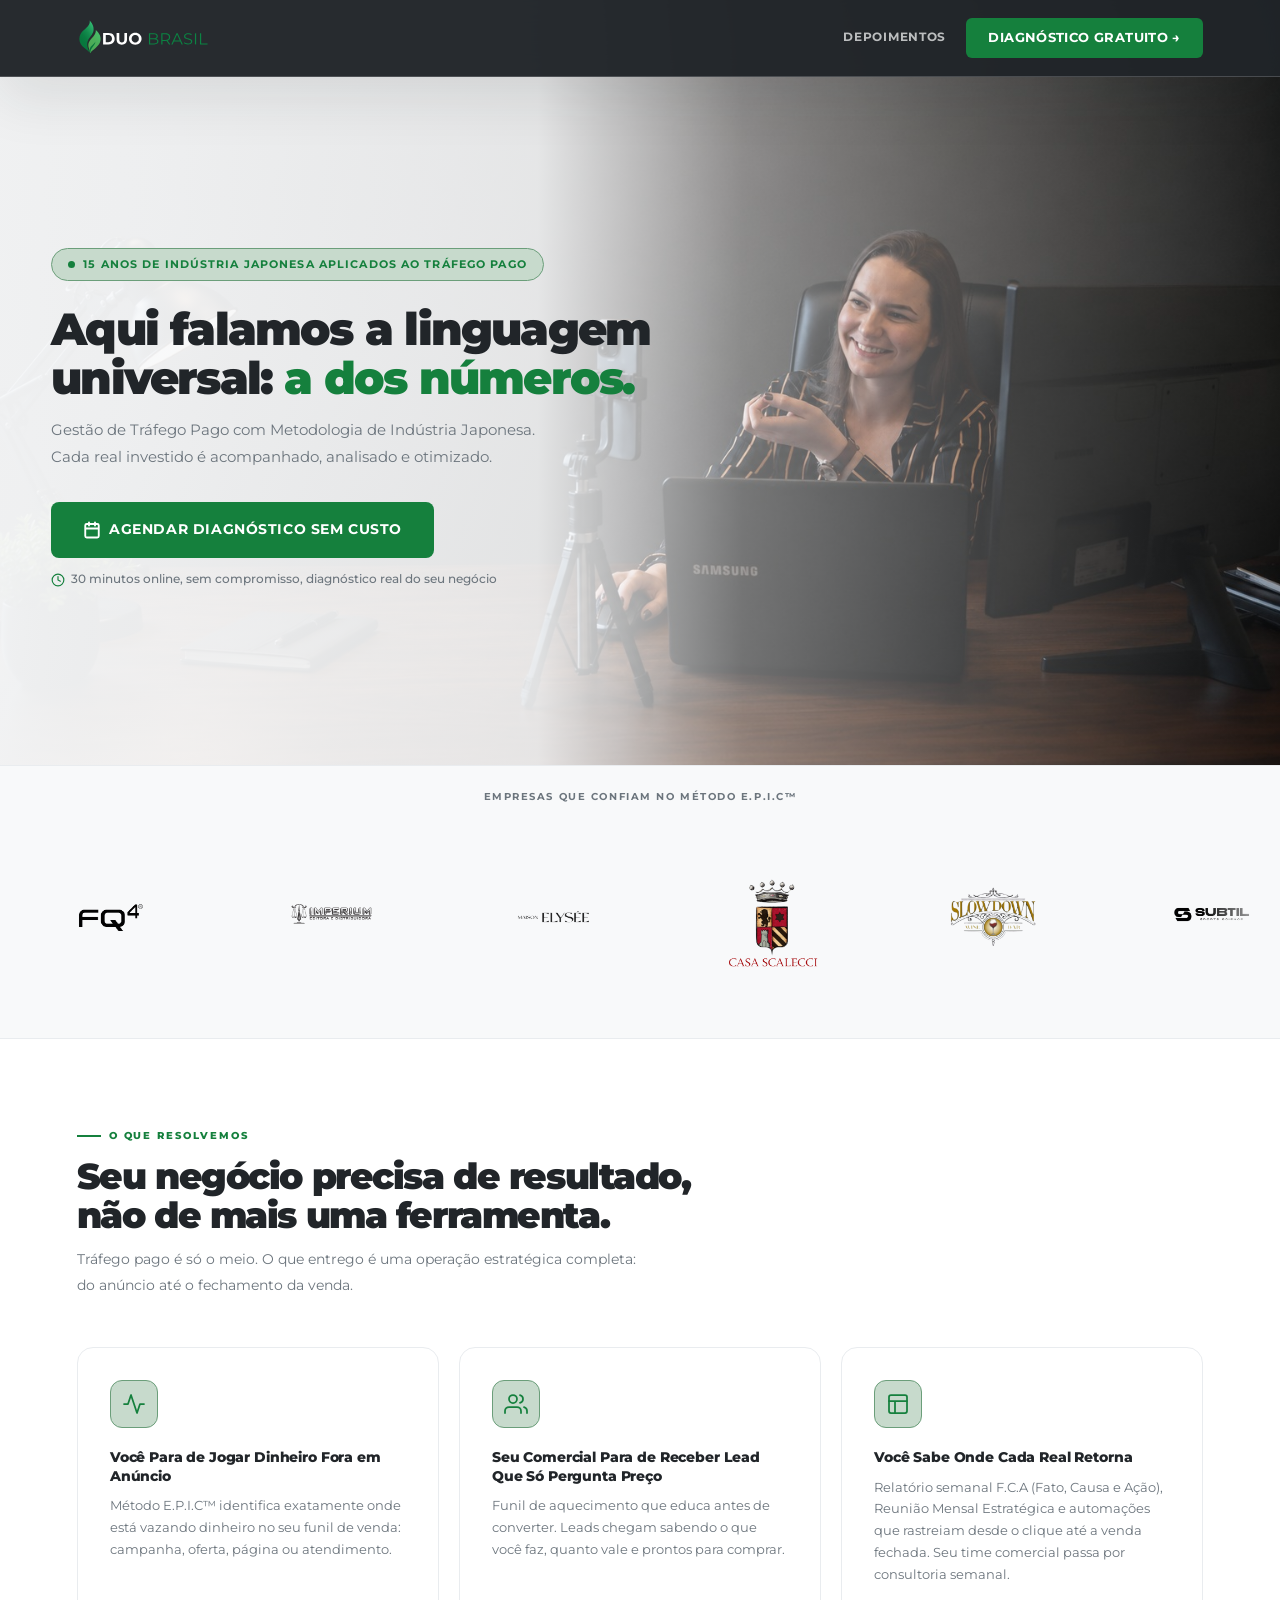
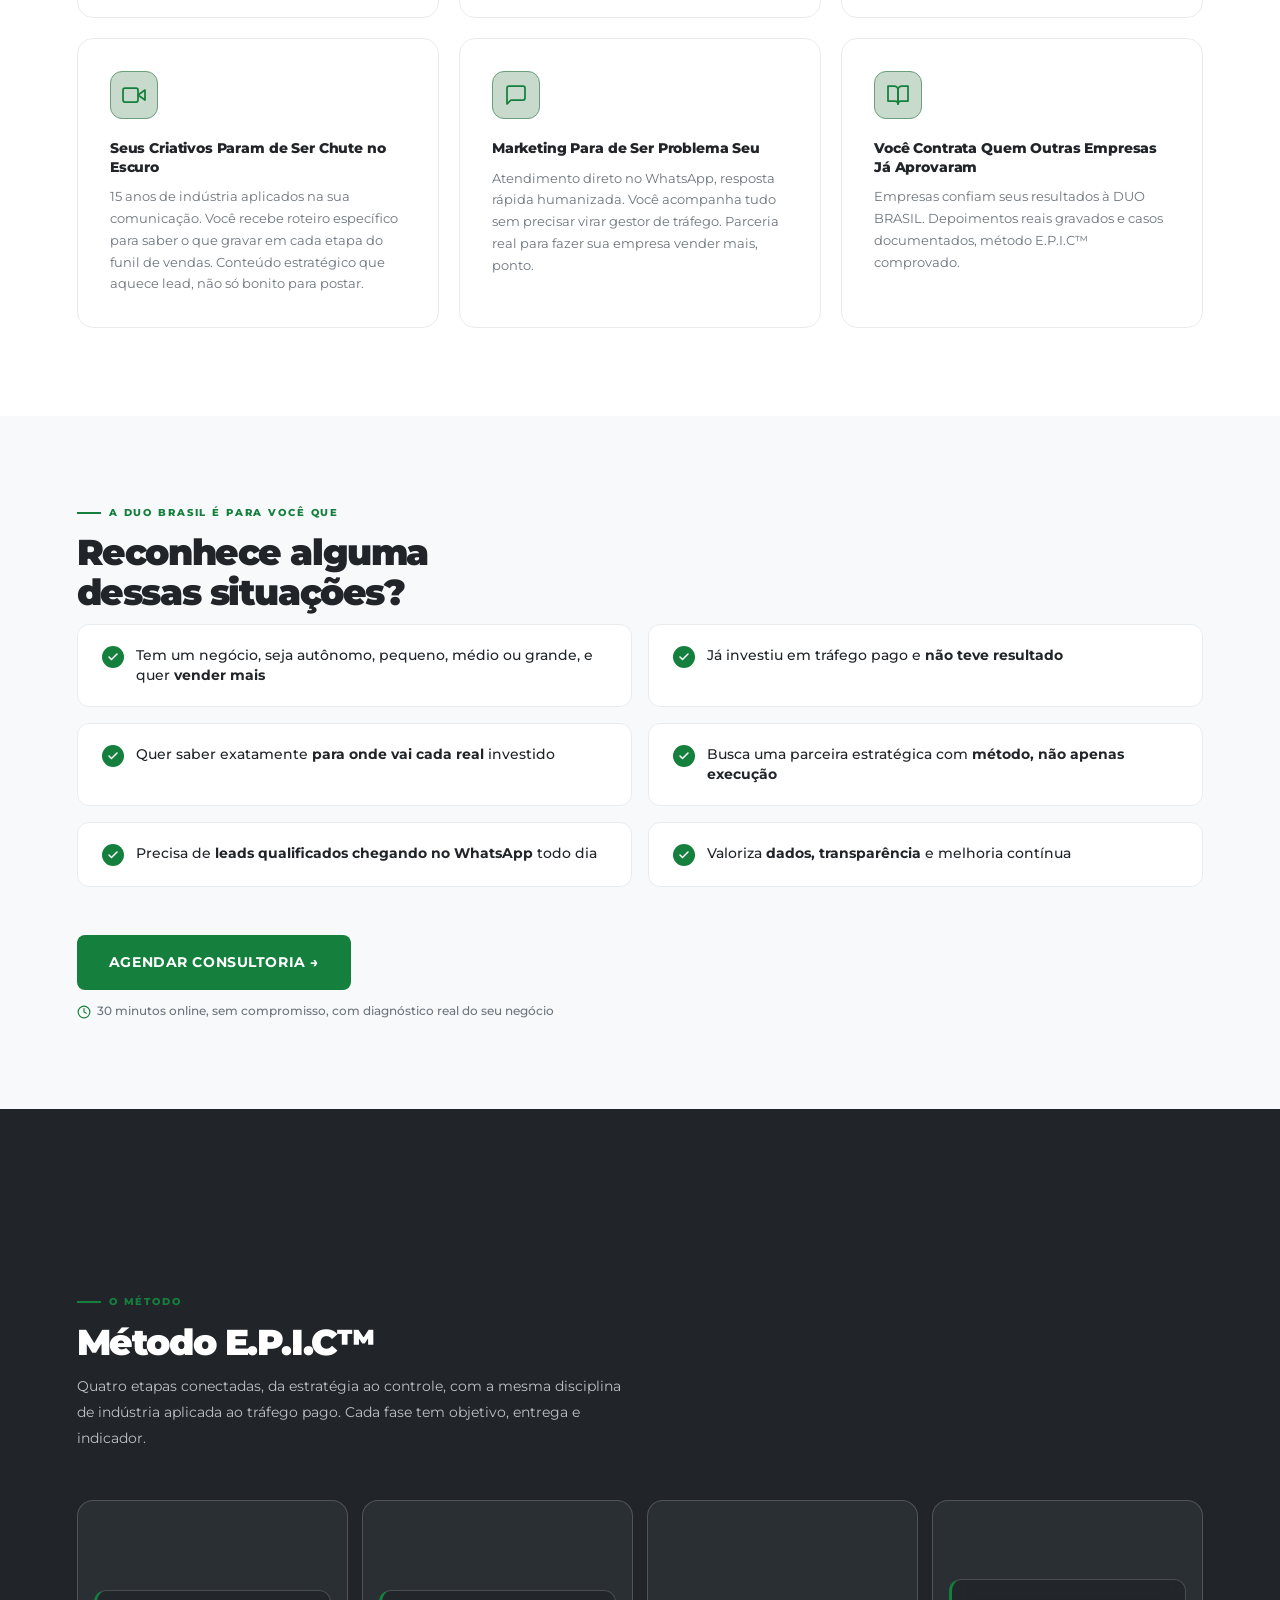
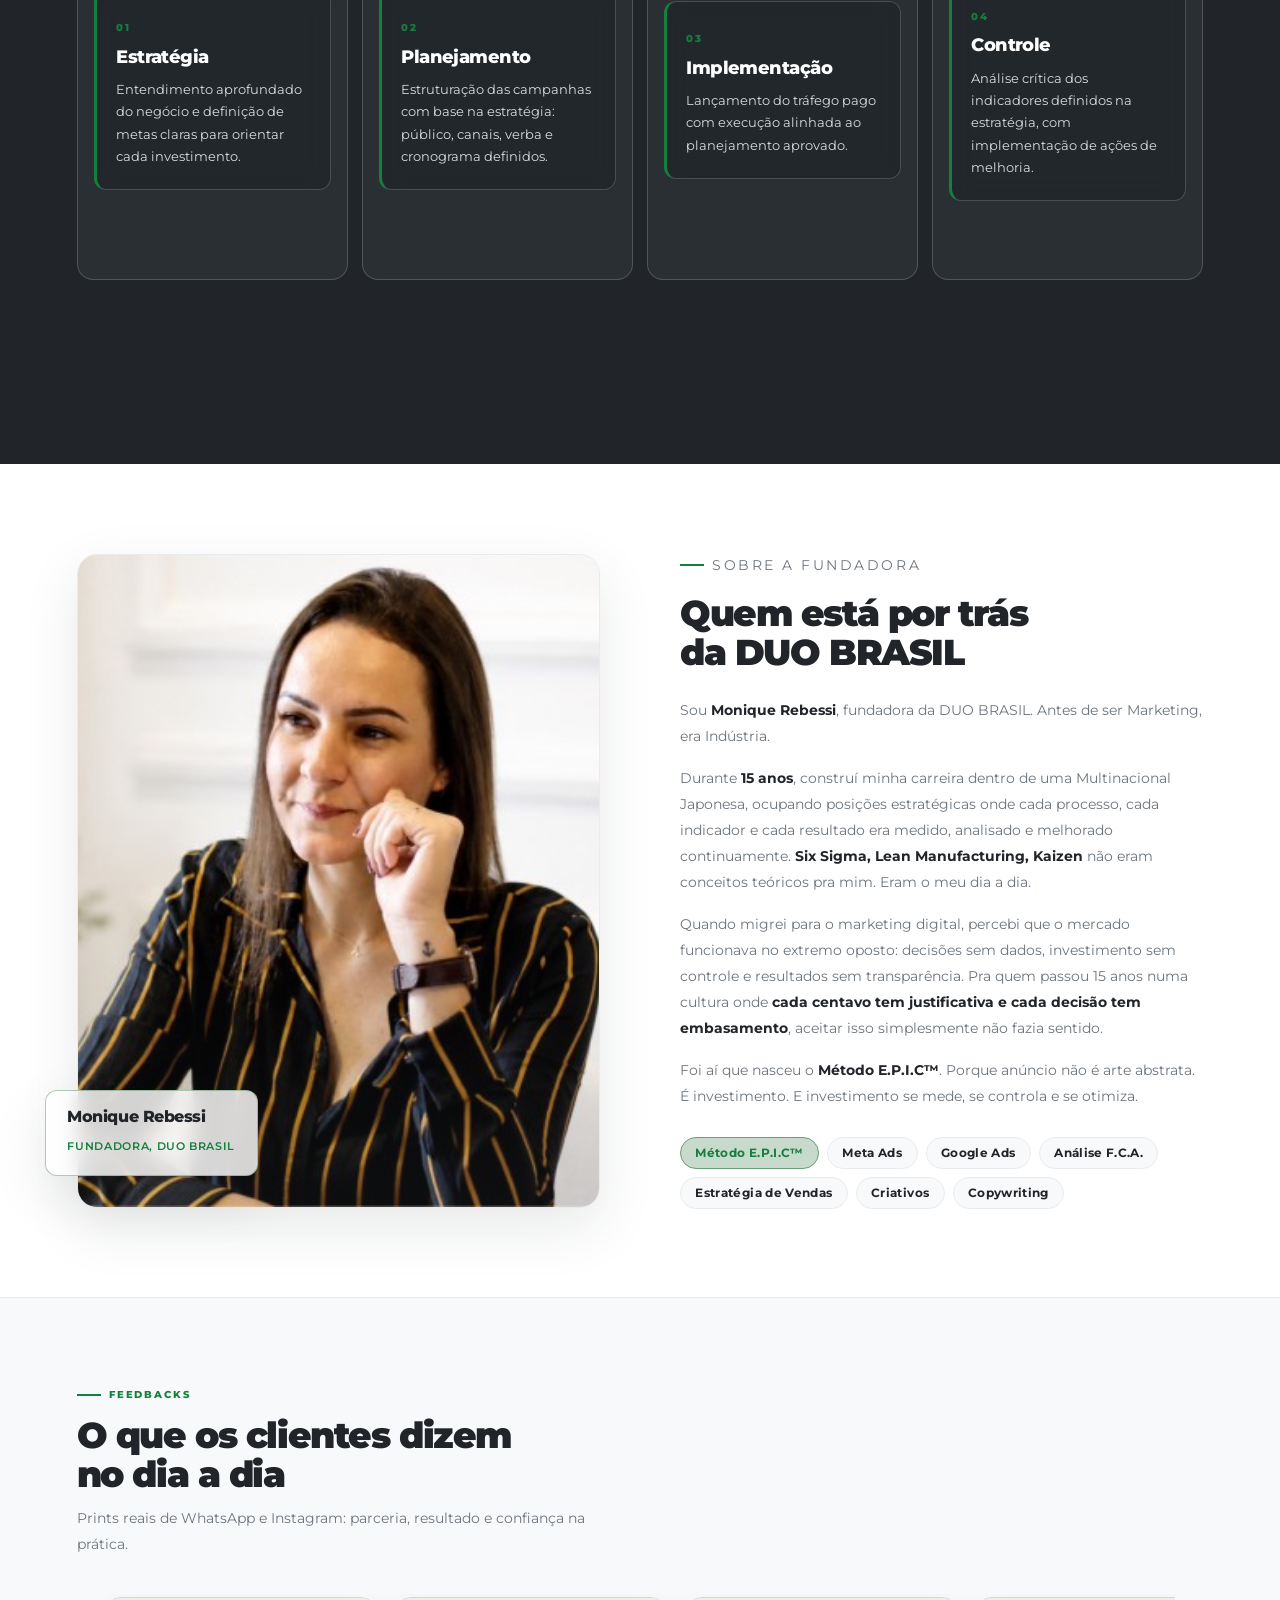
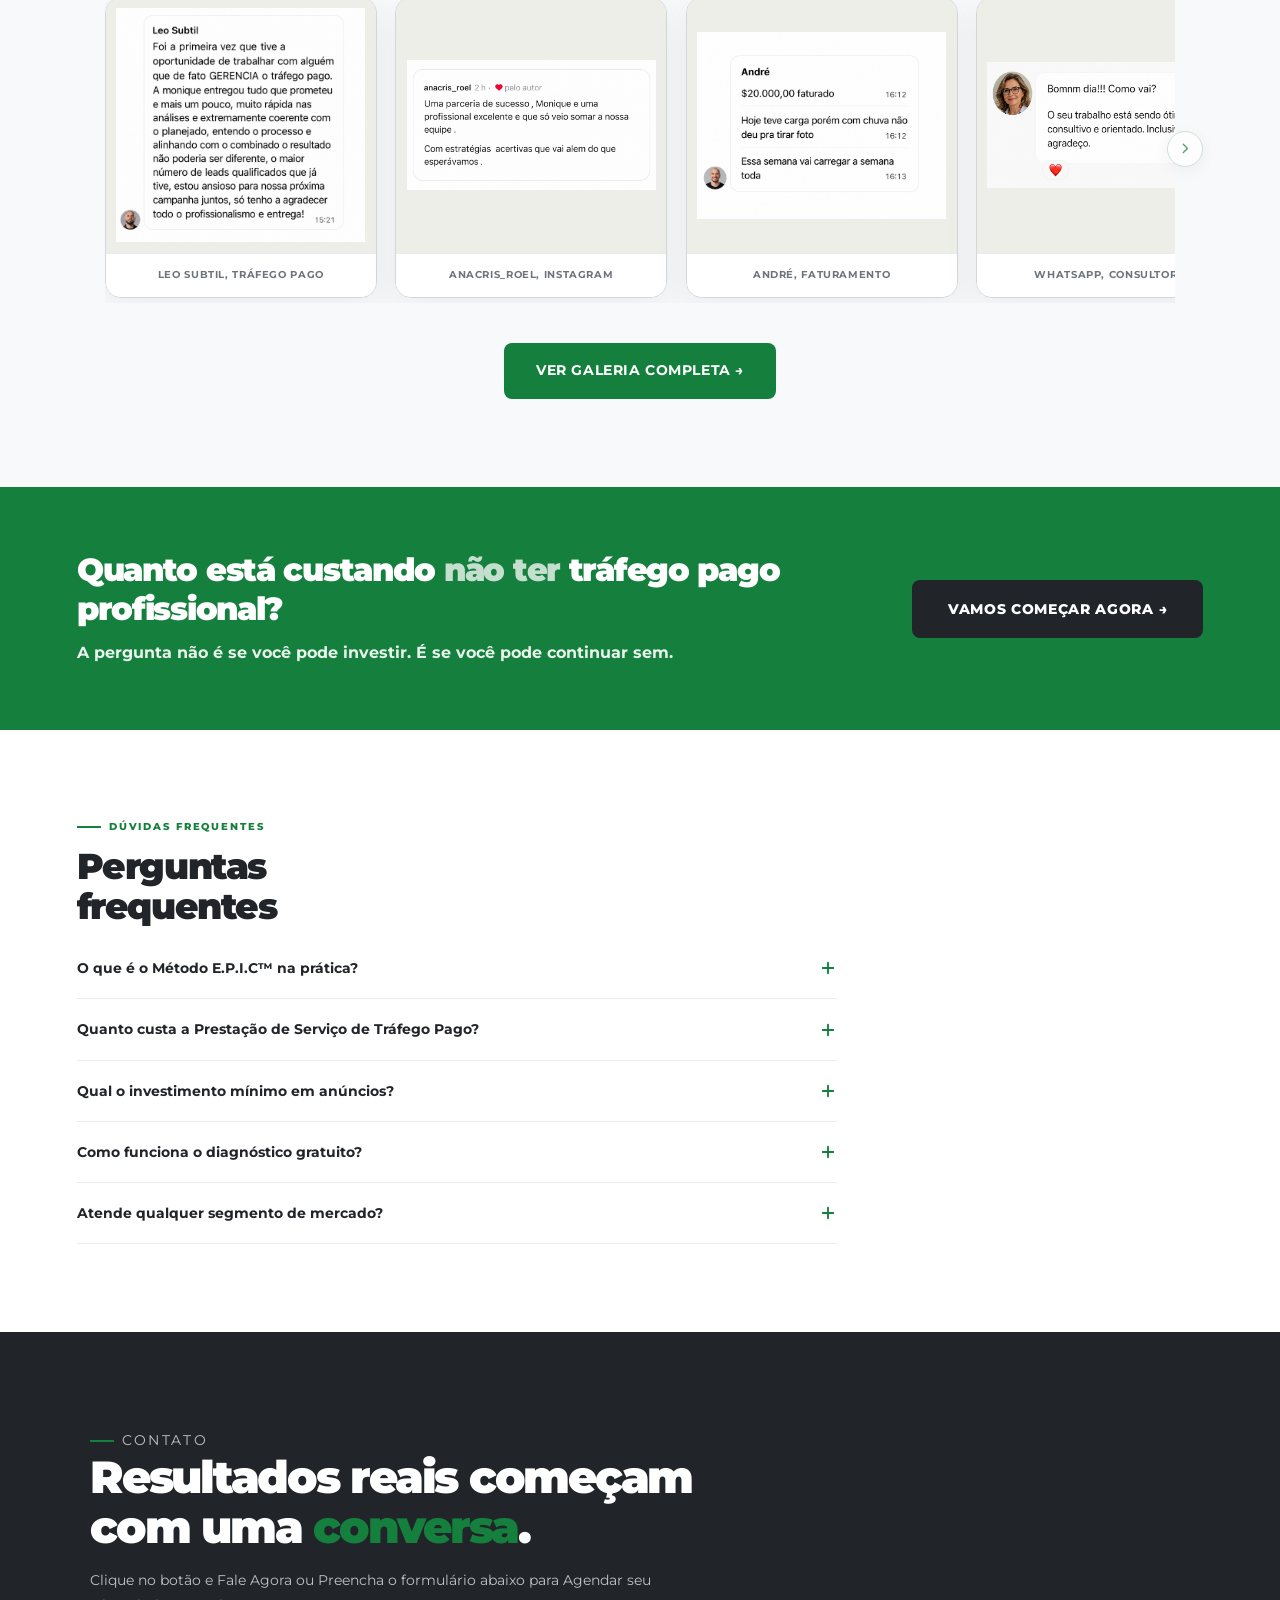
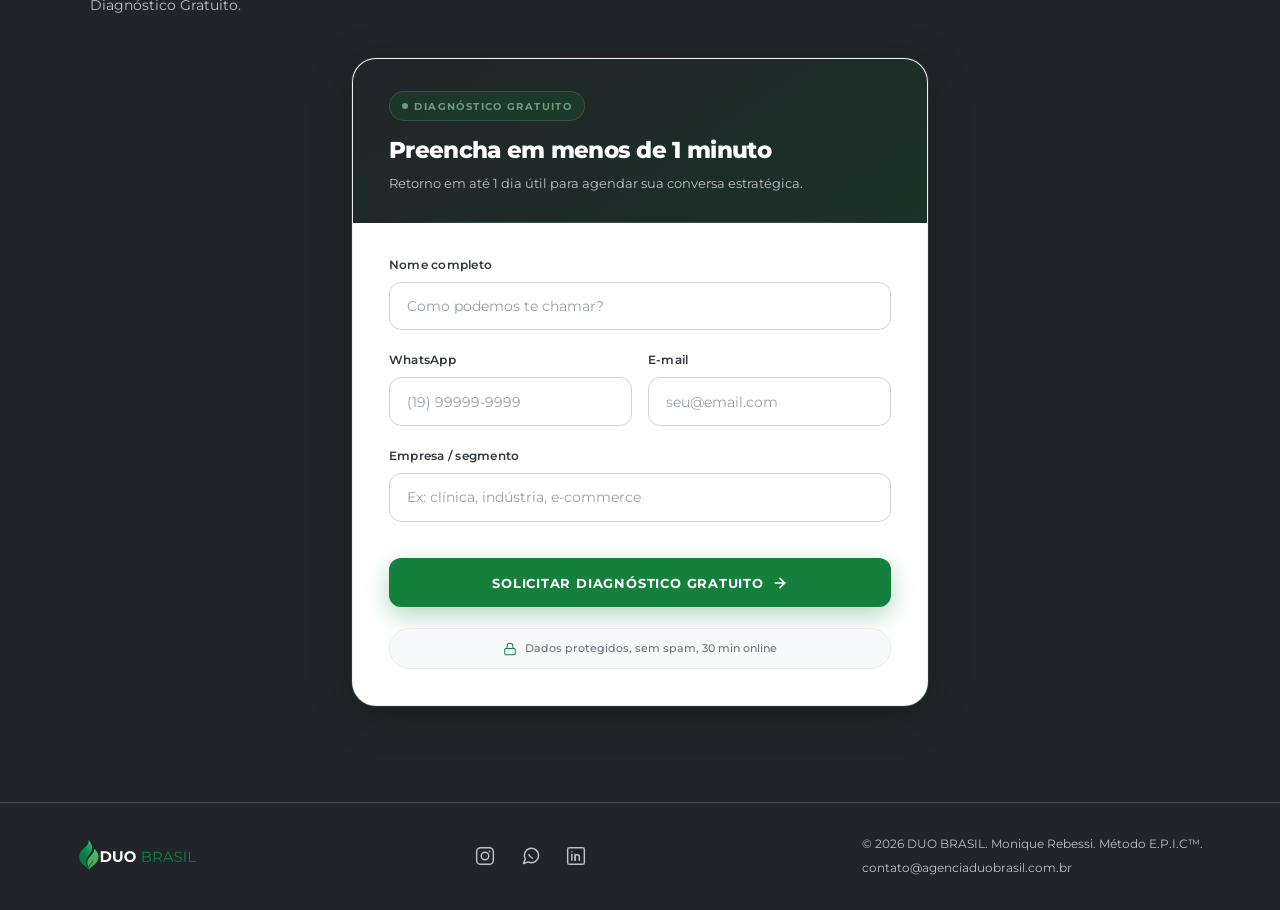
==== index.html @ a4b4bc25 "Atualiza conteúdo, CTAs WhatsApp, carrossel e rodapé. Novos textos nos cards e FAQ, setas na galeria" ====
<!DOCTYPE html>
<html lang="pt-BR">
<head>
  <meta charset="UTF-8">
  <meta name="viewport" content="width=device-width, initial-scale=1.0">
  <title>DUO BRASIL | Método E.P.I.C™ | Tráfego Pago com Método de Indústria</title>
  <meta name="description" content="Gestão de Tráfego Pago com Metodologia de Indústria Japonesa. Método E.P.I.C™: cada real investido tem um destino.">
  <link rel="preconnect" href="https://fonts.googleapis.com">
  <link rel="preconnect" href="https://fonts.gstatic.com" crossorigin>
  <link href="https://fonts.googleapis.com/css2?family=Montserrat:wght@400;500;600;700;800;900&display=swap" rel="stylesheet">
  <link rel="stylesheet" href="css/styles.css?v=64">
  <link rel="icon" href="assets/favicon.svg?v=3" type="image/svg+xml">
  <link rel="apple-touch-icon" href="assets/favicon.svg?v=3">
</head>
<body>

<nav class="site-nav" id="site-nav" aria-label="Menu principal">
  <a href="index.html" class="nav-logo">
    <img src="assets/logo.svg" alt="DUO BRASIL, Pense. Estruture. Cresça." class="logo-img" width="200" height="44">
  </a>

  <button type="button" class="nav-toggle" aria-expanded="false" aria-controls="nav-menu" aria-label="Abrir menu">
    <span class="nav-toggle-bar" aria-hidden="true"></span>
    <span class="nav-toggle-bar" aria-hidden="true"></span>
    <span class="nav-toggle-bar" aria-hidden="true"></span>
  </button>

  <div class="nav-right" id="nav-menu" aria-hidden="true">
    <p class="nav-menu-eyebrow">Navegação</p>
    <div class="nav-menu-links">
      <a href="depoimentos.html" class="nav-link nav-link--menu-item">Depoimentos</a>
      <a href="#contato" class="nav-link nav-link--menu nav-link--menu-item">Contato</a>
    </div>
    <a href="https://wa.me/5519993552609?text=Ol%C3%A1%20Monique%2C%20quero%20agendar%20minha%20consultoria%20gratuita." class="nav-cta nav-cta--desktop" target="_blank" rel="noopener noreferrer">Diagnóstico Gratuito →</a>
    <a href="https://wa.me/5519993552609?text=Ol%C3%A1%20Monique%2C%20quero%20agendar%20minha%20consultoria%20gratuita." class="nav-cta nav-cta--direct" target="_blank" rel="noopener noreferrer">Falar no WhatsApp →</a>
  </div>
</nav>
<div class="nav-overlay" id="nav-overlay" hidden></div>

<section class="hero-section" aria-label="Apresentação">
  <div class="hero-bg" aria-hidden="true">
    <img src="assets/fotohero.jpeg" alt="" width="1536" height="1024" fetchpriority="high" decoding="async">
  </div>
  <div class="hero-overlay" aria-hidden="true"></div>
  <div class="hero">
    <div class="hero-left">
      <div class="hero-badge">15 anos de Indústria Japonesa aplicados ao Tráfego Pago</div>
      <h1>Aqui falamos a linguagem universal: <span class="accent">a dos números.</span></h1>
      <p class="hero-sub">Gestão de Tráfego Pago com Metodologia de Indústria Japonesa. Cada real investido é acompanhado, analisado e otimizado.</p>
      <div class="hero-cta-group">
        <a href="https://wa.me/5519993552609?text=Ol%C3%A1%20Monique%2C%20quero%20agendar%20minha%20consultoria%20gratuita." class="btn-primary" target="_blank" rel="noopener noreferrer">
          <svg viewBox="0 0 24 24" fill="none" stroke="currentColor" stroke-width="2.5" stroke-linecap="round" stroke-linejoin="round" aria-hidden="true"><path d="M8 2v4M16 2v4M3 10h18M5 4h14a2 2 0 012 2v14a2 2 0 01-2 2H5a2 2 0 01-2-2V6a2 2 0 012-2z"/></svg>
          Agendar Diagnóstico Sem Custo
        </a>
        <p class="hero-note">
          <svg viewBox="0 0 24 24" fill="none" stroke-width="2" stroke-linecap="round" stroke-linejoin="round" aria-hidden="true"><circle cx="12" cy="12" r="10"/><polyline points="12 6 12 12 16 14"/></svg>
          30 minutos online, sem compromisso, diagnóstico real do seu negócio
        </p>
      </div>
    </div>
  </div>
</section>

<div class="logos-bar">
  <p class="logos-bar-label">Empresas que confiam no Método E.P.I.C™</p>
  <div class="logos-marquee">
    <div class="logos-marquee-track">
      <div class="logos-marquee-group">
        <div class="logo-item"><img src="assets/logosCLientes/FQ4.png" alt="FQ4" loading="lazy" decoding="async"></div>
        <div class="logo-item"><img src="assets/logosCLientes/IMPERIUM.png" alt="Imperium" loading="lazy" decoding="async"></div>
        <div class="logo-item"><img src="assets/logosCLientes/MAISON.png" alt="Maison" loading="lazy" decoding="async"></div>
        <div class="logo-item"><img src="assets/logosCLientes/SCALECCI.png" alt="Scalecci" loading="lazy" decoding="async"></div>
        <div class="logo-item"><img src="assets/logosCLientes/SLOW.png" alt="Slow" loading="lazy" decoding="async"></div>
        <div class="logo-item"><img src="assets/logosCLientes/SUBTIL.png" alt="Subtil" loading="lazy" decoding="async"></div>
        <div class="logo-item"><img src="assets/logosCLientes/UP.png" alt="UP" loading="lazy" decoding="async"></div>
        <div class="logo-item"><img src="assets/logosCLientes/VIA.png" alt="Via" loading="lazy" decoding="async"></div>
        <div class="logo-item"><img src="assets/logosCLientes/WEB.png" alt="Web" loading="lazy" decoding="async"></div>
      </div>
      <div class="logos-marquee-group" aria-hidden="true">
        <div class="logo-item"><img src="assets/logosCLientes/FQ4.png" alt="" loading="lazy" decoding="async"></div>
        <div class="logo-item"><img src="assets/logosCLientes/IMPERIUM.png" alt="" loading="lazy" decoding="async"></div>
        <div class="logo-item"><img src="assets/logosCLientes/MAISON.png" alt="" loading="lazy" decoding="async"></div>
        <div class="logo-item"><img src="assets/logosCLientes/SCALECCI.png" alt="" loading="lazy" decoding="async"></div>
        <div class="logo-item"><img src="assets/logosCLientes/SLOW.png" alt="" loading="lazy" decoding="async"></div>
        <div class="logo-item"><img src="assets/logosCLientes/SUBTIL.png" alt="" loading="lazy" decoding="async"></div>
        <div class="logo-item"><img src="assets/logosCLientes/UP.png" alt="" loading="lazy" decoding="async"></div>
        <div class="logo-item"><img src="assets/logosCLientes/VIA.png" alt="" loading="lazy" decoding="async"></div>
        <div class="logo-item"><img src="assets/logosCLientes/WEB.png" alt="" loading="lazy" decoding="async"></div>
      </div>
    </div>
  </div>
</div>

<div style="background: var(--white);">
  <div class="section">
    <p class="section-tag">O que resolvemos</p>
    <h2 class="section-title">Seu negócio precisa de resultado,<br>não de mais uma ferramenta.</h2>
    <p class="section-sub">Tráfego pago é só o meio. O que entrego é uma operação estratégica completa: do anúncio até o fechamento da venda.</p>
    <div class="solve-grid">
      <div class="solve-card">
        <div class="solve-icon">
          <svg viewBox="0 0 24 24" aria-hidden="true"><polyline points="22 12 18 12 15 21 9 3 6 12 2 12"/></svg>
        </div>
        <h4>Você Para de Jogar Dinheiro Fora em Anúncio</h4>
        <p>Método E.P.I.C™ identifica exatamente onde está vazando dinheiro no seu funil de venda: campanha, oferta, página ou atendimento.</p>
      </div>
      <div class="solve-card">
        <div class="solve-icon">
          <svg viewBox="0 0 24 24" aria-hidden="true"><path d="M17 21v-2a4 4 0 00-4-4H5a4 4 0 00-4 4v2"/><circle cx="9" cy="7" r="4"/><path d="M23 21v-2a4 4 0 00-3-3.87M16 3.13a4 4 0 010 7.75"/></svg>
        </div>
        <h4>Seu Comercial Para de Receber Lead Que Só Pergunta Preço</h4>
        <p>Funil de aquecimento que educa antes de converter. Leads chegam sabendo o que você faz, quanto vale e prontos para comprar.</p>
      </div>
      <div class="solve-card">
        <div class="solve-icon">
          <svg viewBox="0 0 24 24" aria-hidden="true"><rect x="3" y="3" width="18" height="18" rx="2"/><path d="M3 9h18M9 21V9"/></svg>
        </div>
        <h4>Você Sabe Onde Cada Real Retorna</h4>
        <p>Relatório semanal F.C.A (Fato, Causa e Ação), Reunião Mensal Estratégica e automações que rastreiam desde o clique até a venda fechada. Seu time comercial passa por consultoria semanal.</p>
      </div>
      <div class="solve-card">
        <div class="solve-icon">
          <svg viewBox="0 0 24 24" aria-hidden="true"><polygon points="23 7 16 12 23 17 23 7"/><rect x="1" y="5" width="15" height="14" rx="2"/></svg>
        </div>
        <h4>Seus Criativos Param de Ser Chute no Escuro</h4>
        <p>15 anos de indústria aplicados na sua comunicação. Você recebe roteiro específico para saber o que gravar em cada etapa do funil de vendas. Conteúdo estratégico que aquece lead, não só bonito para postar.</p>
      </div>
      <div class="solve-card">
        <div class="solve-icon">
          <svg viewBox="0 0 24 24" aria-hidden="true"><path d="M21 15a2 2 0 01-2 2H7l-4 4V5a2 2 0 012-2h14a2 2 0 012 2z"/></svg>
        </div>
        <h4>Marketing Para de Ser Problema Seu</h4>
        <p>Atendimento direto no WhatsApp, resposta rápida humanizada. Você acompanha tudo sem precisar virar gestor de tráfego. Parceria real para fazer sua empresa vender mais, ponto.</p>
      </div>
      <div class="solve-card">
        <div class="solve-icon">
          <svg viewBox="0 0 24 24" aria-hidden="true"><path d="M2 3h6a4 4 0 014 4v14a3 3 0 00-3-3H2z"/><path d="M22 3h-6a4 4 0 00-4 4v14a3 3 0 013-3h7z"/></svg>
        </div>
        <h4>Você Contrata Quem Outras Empresas Já Aprovaram</h4>
        <p>Empresas confiam seus resultados à DUO BRASIL. Depoimentos reais gravados e casos documentados, método E.P.I.C™ comprovado.</p>
      </div>
    </div>
  </div>
</div>

<div class="foryou-bg">
  <div class="section">
    <p class="section-tag">A DUO BRASIL é para você que</p>
    <h2 class="section-title">Reconhece alguma<br>dessas situações?</h2>
    <div class="checklist">
      <div class="check-item">
        <div class="check-dot"><svg viewBox="0 0 24 24" aria-hidden="true"><polyline points="20 6 9 17 4 12"/></svg></div>
        <span>Tem um negócio, seja autônomo, pequeno, médio ou grande, e quer <strong>vender mais</strong></span>
      </div>
      <div class="check-item">
        <div class="check-dot"><svg viewBox="0 0 24 24" aria-hidden="true"><polyline points="20 6 9 17 4 12"/></svg></div>
        <span>Já investiu em tráfego pago e <strong>não teve resultado</strong></span>
      </div>
      <div class="check-item">
        <div class="check-dot"><svg viewBox="0 0 24 24" aria-hidden="true"><polyline points="20 6 9 17 4 12"/></svg></div>
        <span>Quer saber exatamente <strong>para onde vai cada real</strong> investido</span>
      </div>
      <div class="check-item">
        <div class="check-dot"><svg viewBox="0 0 24 24" aria-hidden="true"><polyline points="20 6 9 17 4 12"/></svg></div>
        <span>Busca uma parceira estratégica com <strong>método, não apenas execução</strong></span>
      </div>
      <div class="check-item">
        <div class="check-dot"><svg viewBox="0 0 24 24" aria-hidden="true"><polyline points="20 6 9 17 4 12"/></svg></div>
        <span>Precisa de <strong>leads qualificados chegando no WhatsApp</strong> todo dia</span>
      </div>
      <div class="check-item">
        <div class="check-dot"><svg viewBox="0 0 24 24" aria-hidden="true"><polyline points="20 6 9 17 4 12"/></svg></div>
        <span>Valoriza <strong>dados, transparência</strong> e melhoria contínua</span>
      </div>
    </div>
    <a href="https://wa.me/5519993552609?text=Ol%C3%A1%20Monique%2C%20quero%20agendar%20minha%20consultoria%20gratuita." class="btn-primary" style="width: fit-content;" target="_blank" rel="noopener noreferrer">
      Agendar Consultoria →
    </a>
    <p class="hero-note" style="margin-top:0.75rem;">
      <svg viewBox="0 0 24 24" fill="none" stroke="var(--green)" stroke-width="2" stroke-linecap="round" stroke-linejoin="round" style="width:14px;height:14px;flex-shrink:0;" aria-hidden="true"><circle cx="12" cy="12" r="10"/><polyline points="12 6 12 12 16 14"/></svg>
      30 minutos online, sem compromisso, com diagnóstico real do seu negócio
    </p>
  </div>
</div>

<div class="epic-wrap">
  <div class="section">
    <p class="section-tag">O método</p>
    <h2 class="section-title" style="color:#fff;">Método E.P.I.C™</h2>
    <p class="section-sub">Quatro etapas conectadas, da estratégia ao controle, com a mesma disciplina de indústria aplicada ao tráfego pago. Cada fase tem objetivo, entrega e indicador.</p>
    <div class="epic-grid">
      <div class="epic-card">
        <div class="epic-letter" aria-hidden="true">E</div>
        <div class="epic-card-inner">
          <span class="epic-card-step">01</span>
          <h4 class="epic-card-title">Estratégia</h4>
          <p>Entendimento aprofundado do negócio e definição de metas claras para orientar cada investimento.</p>
        </div>
      </div>
      <div class="epic-card">
        <div class="epic-letter" aria-hidden="true">P</div>
        <div class="epic-card-inner">
          <span class="epic-card-step">02</span>
          <h4 class="epic-card-title">Planejamento</h4>
          <p>Estruturação das campanhas com base na estratégia: público, canais, verba e cronograma definidos.</p>
        </div>
      </div>
      <div class="epic-card">
        <div class="epic-letter" aria-hidden="true">I</div>
        <div class="epic-card-inner">
          <span class="epic-card-step">03</span>
          <h4 class="epic-card-title">Implementação</h4>
          <p>Lançamento do tráfego pago com execução alinhada ao planejamento aprovado.</p>
        </div>
      </div>
      <div class="epic-card">
        <div class="epic-letter" aria-hidden="true">C</div>
        <div class="epic-card-inner">
          <span class="epic-card-step">04</span>
          <h4 class="epic-card-title">Controle</h4>
          <p>Análise crítica dos indicadores definidos na estratégia, com implementação de ações de melhoria.</p>
        </div>
      </div>
    </div>
  </div>
</div>

<div style="background: var(--white);">
  <div class="section">
    <div class="about-grid">
      <div class="about-img-wrap">
        <div class="about-img-frame">
          <img src="assets/foto2.jpeg" alt="Monique Rebessi, fundadora da DUO BRASIL" class="about-img" width="480" height="600" loading="lazy">
          <div class="about-img-bg" aria-hidden="true"></div>
        </div>
        <div class="about-tag-float">
          <strong>Monique Rebessi</strong>
          <span>Fundadora, DUO BRASIL</span>
        </div>
      </div>
      <div class="about-content">
        <p class="section-tag">Sobre a fundadora</p>
        <h2 class="section-title">Quem está por trás<br>da DUO BRASIL</h2>
        <p>Sou <strong>Monique Rebessi</strong>, fundadora da DUO BRASIL. Antes de ser Marketing, era Indústria.</p>
        <p>Durante <strong>15 anos</strong>, construí minha carreira dentro de uma Multinacional Japonesa, ocupando posições estratégicas onde cada processo, cada indicador e cada resultado era medido, analisado e melhorado continuamente. <strong>Six Sigma, Lean Manufacturing, Kaizen</strong> não eram conceitos teóricos pra mim. Eram o meu dia a dia.</p>
        <p>Quando migrei para o marketing digital, percebi que o mercado funcionava no extremo oposto: decisões sem dados, investimento sem controle e resultados sem transparência. Pra quem passou 15 anos numa cultura onde <strong>cada centavo tem justificativa e cada decisão tem embasamento</strong>, aceitar isso simplesmente não fazia sentido.</p>
        <p>Foi aí que nasceu o <strong>Método E.P.I.C™</strong>. Porque anúncio não é arte abstrata. É investimento. E investimento se mede, se controla e se otimiza.</p>
        <div class="about-specialties">
          <span class="spec-tag highlight">Método E.P.I.C™</span>
          <span class="spec-tag">Meta Ads</span>
          <span class="spec-tag">Google Ads</span>
          <span class="spec-tag">Análise F.C.A.</span>
          <span class="spec-tag">Estratégia de Vendas</span>
          <span class="spec-tag">Criativos</span>
          <span class="spec-tag">Copywriting</span>
        </div>
      </div>
    </div>
  </div>
</div>

<section class="client-feedbacks" id="feedbacks" aria-labelledby="feedbacks-title">
  <div class="section">
    <p class="section-tag">Feedbacks</p>
    <h2 id="feedbacks-title" class="section-title">O que os clientes dizem<br>no dia a dia</h2>
    <p class="section-sub">Prints reais de WhatsApp e Instagram: parceria, resultado e confiança na prática.</p>

    <div class="feedbacks-carousel" data-carousel>
      <button type="button" class="carousel-nav carousel-nav--prev" aria-label="Ver feedbacks anteriores" disabled>
        <svg viewBox="0 0 24 24" fill="none" stroke="currentColor" stroke-width="2" stroke-linecap="round" stroke-linejoin="round" aria-hidden="true"><polyline points="15 18 9 12 15 6"/></svg>
      </button>
      <div class="feedbacks-grid" data-carousel-track tabindex="0" aria-label="Galeria de feedbacks com rolagem lateral">
      <figure class="feedback-shot">
        <div class="feedback-shot-visual">
          <img src="assets/feedbacksimg/feedback-leo-subtil.png" alt="Feedback de Leo Subtil sobre a gestão de tráfego pago com a Monique" width="640" height="400" loading="lazy">
        </div>
        <figcaption class="feedback-shot-caption">Leo Subtil, tráfego pago</figcaption>
      </figure>
      <figure class="feedback-shot">
        <div class="feedback-shot-visual">
          <img src="assets/feedbacksimg/feedback-anacris.png" alt="Feedback de anacris_roel sobre parceria de sucesso com a Monique" width="640" height="320" loading="lazy">
        </div>
        <figcaption class="feedback-shot-caption">anacris_roel, Instagram</figcaption>
      </figure>
      <figure class="feedback-shot">
        <div class="feedback-shot-visual">
          <img src="assets/feedbacksimg/feedback-andre.png" alt="Feedback do André, R$ 20.000 faturados na semana" width="640" height="360" loading="lazy">
        </div>
        <figcaption class="feedback-shot-caption">André, faturamento</figcaption>
      </figure>
      <figure class="feedback-shot">
        <div class="feedback-shot-visual">
          <img src="assets/feedbacksimg/feedback-consultivo.png" alt="Cliente elogia trabalho consultivo e orientado da DUO BRASIL" width="640" height="340" loading="lazy">
        </div>
        <figcaption class="feedback-shot-caption">WhatsApp, consultoria</figcaption>
      </figure>
      <figure class="feedback-shot">
        <div class="feedback-shot-visual">
          <img src="assets/feedbacksimg/feedback-astrid.png" alt="Feedback da Astrid, primeira encomenda do Canadá" width="640" height="320" loading="lazy">
        </div>
        <figcaption class="feedback-shot-caption">Astrid, e-commerce</figcaption>
      </figure>
      <figure class="feedback-shot">
        <div class="feedback-shot-visual">
          <img src="assets/feedbacksimg/feedback-01.png" alt="Cliente agradece volume de trabalho e resultados na semana" width="640" height="300" loading="lazy">
        </div>
        <figcaption class="feedback-shot-caption">WhatsApp, resultado</figcaption>
      </figure>
      </div>
      <button type="button" class="carousel-nav carousel-nav--next" aria-label="Ver próximos feedbacks">
        <svg viewBox="0 0 24 24" fill="none" stroke="currentColor" stroke-width="2" stroke-linecap="round" stroke-linejoin="round" aria-hidden="true"><polyline points="9 18 15 12 9 6"/></svg>
      </button>
    </div>

    <div class="feedbacks-cta-wrap">
      <a href="depoimentos.html" class="btn-primary">Ver galeria completa →</a>
    </div>
  </div>
</section>

<div class="urgency-section">
  <div class="urgency-inner">
    <div>
      <h2>Quanto está custando <span>não ter</span> tráfego pago profissional?</h2>
      <p>A pergunta não é se você pode investir. É se você pode continuar sem.</p>
    </div>
    <a href="https://wa.me/5519993552609?text=Ol%C3%A1%20Monique%2C%20quero%20agendar%20minha%20consultoria%20gratuita." class="btn-dark" target="_blank" rel="noopener noreferrer">Vamos Começar Agora →</a>
  </div>
</div>

<div style="background: var(--white);">
  <div class="section">
    <p class="section-tag">Dúvidas frequentes</p>
    <h2 class="section-title">Perguntas<br>frequentes</h2>
    <div class="faq-list">
      <div class="faq-item">
        <button type="button" class="faq-q" onclick="toggleFaq(this)" aria-expanded="false">
          O que é o Método E.P.I.C™ na prática?
          <svg viewBox="0 0 24 24" fill="none" stroke-width="2.5" stroke-linecap="round" stroke-linejoin="round" aria-hidden="true"><line x1="12" y1="5" x2="12" y2="19"/><line x1="5" y1="12" x2="19" y2="12"/></svg>
        </button>
        <div class="faq-a">É uma metodologia de gestão de tráfego pago baseada nos princípios industriais japoneses (Six Sigma, Lean, Kaizen). Cada campanha é estruturada, cada indicador é acompanhado diariamente e toda semana existe uma otimização. Nenhuma decisão é tomada sem embasamento em dados.</div>
      </div>
      <div class="faq-item">
        <button type="button" class="faq-q" onclick="toggleFaq(this)" aria-expanded="false">
          Quanto custa a Prestação de Serviço de Tráfego Pago?
          <svg viewBox="0 0 24 24" fill="none" stroke-width="2.5" stroke-linecap="round" stroke-linejoin="round" aria-hidden="true"><line x1="12" y1="5" x2="12" y2="19"/><line x1="5" y1="12" x2="19" y2="12"/></svg>
        </button>
        <div class="faq-a">Cada empresa tem seu cenário único: concorrência, ticket médio, margem, público e objetivos diferentes. Por isso oferecemos consultoria estratégica sem custo para entender sua realidade e desenhar o investimento ideal. O valor da gestão sempre representa uma fração do retorno que você vai ter.</div>
      </div>
      <div class="faq-item">
        <button type="button" class="faq-q" onclick="toggleFaq(this)" aria-expanded="false">
          Qual o investimento mínimo em anúncios?
          <svg viewBox="0 0 24 24" fill="none" stroke-width="2.5" stroke-linecap="round" stroke-linejoin="round" aria-hidden="true"><line x1="12" y1="5" x2="12" y2="19"/><line x1="5" y1="12" x2="19" y2="12"/></svg>
        </button>
        <div class="faq-a">Trabalhamos com negócios de diferentes portes. O investimento mínimo em verba de anúncios recomendado varia conforme o segmento e os objetivos. No diagnóstico gratuito você recebe uma recomendação personalizada para o seu caso.</div>
      </div>
      <div class="faq-item">
        <button type="button" class="faq-q" onclick="toggleFaq(this)" aria-expanded="false">
          Como funciona o diagnóstico gratuito?
          <svg viewBox="0 0 24 24" fill="none" stroke-width="2.5" stroke-linecap="round" stroke-linejoin="round" aria-hidden="true"><line x1="12" y1="5" x2="12" y2="19"/><line x1="5" y1="12" x2="19" y2="12"/></svg>
        </button>
        <div class="faq-a">É uma reunião online de 30 minutos, sem custo e sem compromisso. Analisamos sua situação atual, seus objetivos e identificamos os principais pontos de melhoria. Você sai com um diagnóstico real, independente de contratar ou não.</div>
      </div>
      <div class="faq-item">
        <button type="button" class="faq-q" onclick="toggleFaq(this)" aria-expanded="false">
          Atende qualquer segmento de mercado?
          <svg viewBox="0 0 24 24" fill="none" stroke-width="2.5" stroke-linecap="round" stroke-linejoin="round" aria-hidden="true"><line x1="12" y1="5" x2="12" y2="19"/><line x1="5" y1="12" x2="19" y2="12"/></svg>
        </button>
        <div class="faq-a">Sim. Atendemos Empresas Físicas, Empresas Online/E-commerces, Prestadores de Serviços e Profissionais Liberais. O Método E.P.I.C é adaptável a qualquer segmento, pois parte de dados e do comportamento do seu cliente, não de fórmulas genéricas.</div>
      </div>
    </div>
  </div>
</div>

<div class="final-cta" id="contato">
  <div class="contact-inner">
    <header class="contact-intro">
      <p class="section-tag section-tag--on-dark">Contato</p>
      <h2>Resultados reais começam<br>com uma <em>conversa</em>.</h2>
      <p>Clique no botão e Fale Agora ou Preencha o formulário abaixo para Agendar seu Diagnóstico Gratuito.</p>
    </header>

    <div class="contact-layout">
      <div class="form-card contact-form-card">
        <div class="form-card-header">
          <span class="form-card-badge">Diagnóstico gratuito</span>
          <h3>Preencha em menos de 1 minuto</h3>
          <p class="form-card-lead">Retorno em até 1 dia útil para agendar sua conversa estratégica.</p>
        </div>
        <div class="form-card-body">
          <div id="form-fields" class="form-fields">
            <div class="form-group">
              <label for="f-nome">Nome completo</label>
              <input type="text" placeholder="Como podemos te chamar?" id="f-nome" name="nome" autocomplete="name" required>
            </div>
            <div class="form-row">
              <div class="form-group">
                <label for="f-tel">WhatsApp</label>
                <input type="tel" placeholder="(19) 99999-9999" id="f-tel" name="tel" autocomplete="tel" required>
              </div>
              <div class="form-group">
                <label for="f-email">E-mail</label>
                <input type="email" placeholder="seu@email.com" id="f-email" name="email" autocomplete="email" required>
              </div>
            </div>
            <div class="form-group">
              <label for="f-empresa">Empresa / segmento</label>
              <input type="text" placeholder="Ex: clínica, indústria, e-commerce" id="f-empresa" name="empresa">
            </div>
            <div class="form-submit">
              <button type="button" class="btn-primary form-submit-btn" onclick="submitForm()" id="submit-btn">
                <span class="form-submit-label">Solicitar diagnóstico gratuito</span>
                <svg viewBox="0 0 24 24" fill="none" stroke="currentColor" stroke-width="2.5" stroke-linecap="round" stroke-linejoin="round" aria-hidden="true"><line x1="5" y1="12" x2="19" y2="12"/><polyline points="12 5 19 12 12 19"/></svg>
              </button>
            </div>
            <p class="form-guarantee">
              <svg viewBox="0 0 24 24" fill="none" stroke-width="1.75" stroke-linecap="round" stroke-linejoin="round" aria-hidden="true"><rect x="3" y="11" width="18" height="11" rx="2"/><path d="M7 11V7a5 5 0 0110 0v4"/></svg>
              Dados protegidos, sem spam, 30 min online
            </p>
          </div>
          <div class="success-state" id="success-state">
            <div class="success-icon">
              <svg viewBox="0 0 24 24" aria-hidden="true"><path d="M22 11.08V12a10 10 0 11-5.93-9.14"/><polyline points="22 4 12 14.01 9 11.01"/></svg>
            </div>
            <h4>Recebemos seu pedido</h4>
            <p>Retorno em até <strong>1 dia útil</strong> para agendar seu diagnóstico.</p>
          </div>
        </div>
      </div>
    </div>
  </div>
</div>

<footer>
  <div class="footer-logo">
    <img src="assets/logo.svg" alt="DUO BRASIL" class="logo-img logo-img--footer" width="180" height="40">
  </div>
  <div class="footer-social" aria-label="Redes sociais">
    <a href="https://www.instagram.com/monique.rebessi" class="footer-social-link" target="_blank" rel="noopener noreferrer" aria-label="Instagram">
      <svg class="footer-social-icon" viewBox="0 0 24 24" fill="none" stroke="currentColor" stroke-width="1.75" stroke-linecap="round" stroke-linejoin="round" aria-hidden="true">
        <rect x="2" y="2" width="20" height="20" rx="5"/>
        <circle cx="12" cy="12" r="4.5"/>
        <circle cx="17.5" cy="6.5" r="1" fill="currentColor" stroke="none"/>
      </svg>
    </a>
    <a href="https://wa.me/5519993552609?text=Ol%C3%A1%20Monique%2C%20quero%20agendar%20minha%20consultoria%20gratuita." class="footer-social-link" target="_blank" rel="noopener noreferrer" aria-label="WhatsApp">
      <svg class="footer-social-icon" viewBox="0 0 24 24" fill="none" stroke="currentColor" stroke-width="1.75" stroke-linecap="round" stroke-linejoin="round" aria-hidden="true">
        <path d="M21 11.5a8.5 8.5 0 0 1-12.2 7.6L3 21l2.1-5.5A8.5 8.5 0 1 1 21 11.5z"/>
        <path d="M9.5 10.5c.8 1.6 2.4 3.2 4.2 4"/>
      </svg>
    </a>
    <a href="https://www.linkedin.com/in/monique-rebessi-02a312223/" class="footer-social-link" target="_blank" rel="noopener noreferrer" aria-label="LinkedIn">
      <svg class="footer-social-icon" viewBox="0 0 24 24" fill="none" stroke="currentColor" stroke-width="1.75" stroke-linecap="round" stroke-linejoin="round" aria-hidden="true">
        <rect x="2" y="2" width="20" height="20" rx="2"/>
        <path d="M7 10v7M7 7v.01"/>
        <path d="M11 17v-4c0-1.5 1-2.5 2.5-2.5S16 11.5 16 13v4"/>
        <path d="M11 10v7"/>
      </svg>
    </a>
  </div>
  <div class="footer-meta">
    <p class="footer-copy">© 2026 DUO BRASIL. Monique Rebessi. Método E.P.I.C™.</p>
    <a href="mailto:contato@agenciaduobrasil.com.br" class="footer-email">contato@agenciaduobrasil.com.br</a>
  </div>
</footer>

<script src="js/main.js?v=10"></script>
</body>
</html>
---- css/styles.css ----
*, *::before, *::after { box-sizing: border-box; margin: 0; padding: 0; }

:root {
  /* Primárias */
  --green:       #15803D; /* Verde queimado — principal */
  --dark:        #212529; /* Grafite Executivo — preto da marca */
  --off-white:   #F8F9FA; /* Off White Premium */
  --white:       #ffffff;

  /* Secundárias */
  --green-dark:  #0D4A26; /* hover, estados pressionados */
  --green-light: #6B9E7A; /* fundos suaves (tom sage) */
  --green-bright:#20C05C; /* destaque pontual, se necessário */
  --gray-light:  #E9ECEF; /* bordas, divisores */
  --gray-mid:    #6C757D; /* textos secundários */

  /* Derivadas */
  --green-pale:  color-mix(in srgb, var(--green) 12%, var(--off-white));
  --green-soft:  color-mix(in srgb, var(--green-light) 38%, var(--white));
  --green-glow:  color-mix(in srgb, var(--green) 20%, transparent);

  --border:           var(--gray-light);
  --border-on-dark:   color-mix(in srgb, var(--gray-light) 20%, transparent);
  --text-secondary:   var(--gray-mid);
  --text-on-dark:     color-mix(in srgb, var(--gray-light) 65%, var(--gray-mid));

  --nav-bg:      color-mix(in srgb, var(--dark) 97%, transparent);
  --nav-border:  var(--border-on-dark);
  --shadow-soft: 0 20px 56px color-mix(in srgb, var(--dark) 10%, transparent);
}

html { scroll-behavior: smooth; }
body {
  font-family: 'Montserrat', sans-serif;
  background: var(--off-white);
  color: var(--dark);
  font-size: 16px;
  line-height: 1.65;
  overflow-x: hidden;
}

/* ─── NAV ─────────────────────────────────────────── */
nav,
.site-nav {
  position: fixed; top: 0; left: 0; right: 0; z-index: 210;
  display: flex; align-items: center; justify-content: space-between;
  padding: 1rem 6vw;
  background: var(--nav-bg);
  backdrop-filter: blur(16px);
  border-bottom: 1px solid var(--nav-border);
  box-shadow: var(--shadow-soft);
}

.site-nav.is-open {
  z-index: 220;
}

.nav-right {
  display: flex;
  align-items: center;
  gap: 1.25rem;
}

.nav-link {
  color: color-mix(in srgb, var(--off-white) 72%, transparent);
  text-decoration: none;
  font-size: 0.72rem;
  font-weight: 700;
  text-transform: uppercase;
  letter-spacing: 0.06em;
  transition: color 0.2s;
}

.nav-link:hover,
.nav-link--active {
  color: var(--green-light);
}

.nav-logo {
  display: flex; align-items: center;
  text-decoration: none;
}

.logo-img {
  display: block;
  height: 44px;
  width: auto;
  max-width: min(220px, 55vw);
  object-fit: contain;
}

.logo-img--footer {
  height: 40px;
  max-width: 200px;
}

.nav-cta {
  background: var(--green); color: #fff; text-decoration: none;
  font-weight: 700; font-size: 0.8rem; letter-spacing: 0.03em;
  padding: 0.6rem 1.4rem; border-radius: 6px;
  transition: background 0.2s;
  text-transform: uppercase;
}
.nav-cta:hover { background: var(--green-dark); }

.nav-menu-eyebrow {
  display: none;
}

.nav-menu-links {
  display: flex;
  align-items: center;
  gap: 1.25rem;
}

@media (min-width: 901px) {
  .nav-link--menu-item {
    padding: 0;
    font-size: 0.72rem;
    border: none;
    letter-spacing: 0.06em;
    color: color-mix(in srgb, var(--off-white) 72%, transparent);
  }

  .nav-link--menu-item::after {
    display: none;
  }

  .nav-link--menu-item:hover,
  .nav-link--menu-item:focus-visible {
    padding-left: 0;
    color: var(--green-light);
  }
}

.nav-link--menu,
.nav-cta--direct {
  display: none;
}

.nav-toggle {
  display: none;
  position: relative;
  z-index: 3;
  flex-direction: column;
  justify-content: center;
  align-items: center;
  gap: 6px;
  width: 48px;
  height: 48px;
  padding: 0;
  margin: 0;
  border: none;
  border-radius: 50%;
  background: transparent;
  cursor: pointer;
  flex-shrink: 0;
  -webkit-tap-highlight-color: transparent;
  transition: background 0.25s ease;
}

.nav-toggle:hover,
.nav-toggle:focus-visible {
  background: color-mix(in srgb, var(--green) 14%, transparent);
  outline: none;
}

.nav-toggle-bar {
  display: block;
  width: 22px;
  height: 1.5px;
  background: color-mix(in srgb, var(--off-white) 92%, transparent);
  border-radius: 2px;
  transition: transform 0.35s cubic-bezier(0.22, 1, 0.36, 1), opacity 0.2s ease, width 0.25s ease;
}

.site-nav.is-open .nav-toggle-bar:nth-child(1) {
  transform: translateY(7.5px) rotate(45deg);
  width: 22px;
}

.site-nav.is-open .nav-toggle-bar:nth-child(2) {
  opacity: 0;
  transform: scaleX(0);
}

.site-nav.is-open .nav-toggle-bar:nth-child(3) {
  transform: translateY(-7.5px) rotate(-45deg);
}

.nav-overlay {
  position: fixed;
  inset: 0;
  z-index: 205;
  background: color-mix(in srgb, var(--dark) 72%, transparent);
  backdrop-filter: blur(10px);
  -webkit-backdrop-filter: blur(10px);
  opacity: 0;
  transition: opacity 0.35s ease;
  pointer-events: none;
}

.nav-overlay:not([hidden]) {
  opacity: 1;
  pointer-events: auto;
}

body.nav-open {
  overflow: hidden;
}

/* ─── HERO ─────────────────────────────────────────── */
.hero-section {
  position: relative;
  isolation: isolate;
  overflow: hidden;
  min-height: min(85vh, 800px);
  display: flex;
  align-items: center;
}

.hero-bg {
  position: absolute;
  inset: 0;
  z-index: 0;
  pointer-events: none;
}

.hero-bg img {
  position: absolute;
  inset: 0;
  display: block;
  width: 100%;
  height: 100%;
  object-fit: cover;
  object-position: 72% center;
}

.hero-overlay {
  position: absolute;
  inset: 0;
  z-index: 1;
  pointer-events: none;
  background: linear-gradient(
    90deg,
    color-mix(in srgb, var(--off-white) 96%, transparent) 0%,
    color-mix(in srgb, var(--off-white) 90%, transparent) 42%,
    color-mix(in srgb, var(--off-white) 45%, transparent) 58%,
    color-mix(in srgb, var(--dark) 25%, transparent) 100%
  );
}

.hero {
  position: relative;
  z-index: 2;
  width: 100%;
  padding: 9rem max(5vw, 1.25rem) 4.5rem max(4vw, 1.25rem);
  max-width: 1280px;
  margin: 0 auto;
  text-align: left;
}

.hero-left {
  max-width: min(600px, 100%);
  margin: 0;
  padding: 0;
  background: none;
  border: none;
  backdrop-filter: none;
  -webkit-backdrop-filter: none;
  box-shadow: none;
}

.hero-badge {
  display: inline-flex; align-items: center; gap: 8px;
  background: var(--green-soft);
  border: 1px solid var(--green-light);
  color: var(--green);
  font-size: 0.7rem; font-weight: 700; letter-spacing: 0.1em;
  text-transform: uppercase; padding: 0.4rem 1rem; border-radius: 100px;
  margin-bottom: 1.5rem;
}
.hero-badge::before {
  content: ''; width: 7px; height: 7px;
  background: var(--green); border-radius: 50%;
  animation: pulse 2s infinite;
}
@keyframes pulse {
  0%,100% { opacity: 1; transform: scale(1); }
  50%      { opacity: 0.5; transform: scale(0.8); }
}

.hero h1 {
  font-size: clamp(2rem, 3.5vw, 3.2rem);
  font-weight: 900; line-height: 1.1; letter-spacing: -0.04em;
  color: var(--dark);
  margin-bottom: 0.5rem;
}

.hero h1 .accent { color: var(--green); }

.hero-sub {
  font-size: 0.95rem;
  font-weight: 400;
  color: var(--text-secondary);
  max-width: 520px;
  line-height: 1.8;
  margin-top: 0.75rem;
  margin-bottom: 2rem;
  padding: 0;
  background: none;
  border: none;
  backdrop-filter: none;
  -webkit-backdrop-filter: none;
}

.hero-cta-group { display: flex; flex-direction: column; gap: 0.75rem; align-items: flex-start; }

.btn-primary {
  display: inline-flex; align-items: center; justify-content: center; gap: 8px;
  background: var(--green); color: #fff; text-decoration: none;
  font-family: 'Montserrat', sans-serif; font-weight: 700; font-size: 0.9rem;
  letter-spacing: 0.04em; text-transform: uppercase;
  padding: 1rem 2rem; border-radius: 8px; border: none; cursor: pointer;
  transition: background 0.2s, transform 0.1s;
}
.btn-primary:hover { background: var(--green-dark); }
.btn-primary:active { transform: scale(0.98); }
.btn-primary svg { width: 18px; height: 18px; flex-shrink: 0; }

.hero-note {
  font-size: 0.72rem;
  color: var(--text-secondary);
  font-weight: 500;
  display: flex;
  align-items: center;
  gap: 6px;
}

.hero-note svg { width: 14px; height: 14px; stroke: var(--green); flex-shrink: 0; }

.hero-stats {
  display: flex; gap: 2.5rem; margin-top: 2.5rem;
  padding-top: 2rem; border-top: 1px solid var(--border);
}
.stat strong {
  display: block; font-size: 2rem; font-weight: 900;
  color: var(--dark); line-height: 1; letter-spacing: -0.05em;
}
.stat strong span { color: var(--green); }
.stat small {
  font-size: 0.7rem; font-weight: 600; color: var(--text-secondary);
  text-transform: uppercase; letter-spacing: 0.08em;
}

/* ─── LOGOS BAR ─────────────────────────────────── */
.logos-bar {
  border-top: 1px solid var(--border); border-bottom: 1px solid var(--border);
  padding: 1.35rem 0 1.5rem; text-align: center;
}
.logos-bar-label {
  font-size: 0.65rem; font-weight: 700; text-transform: uppercase;
  letter-spacing: 0.15em; color: var(--text-secondary); margin-bottom: 0.85rem;
  padding: 0 6vw;
}
.logos-marquee {
  overflow: hidden;
  width: 100%;
  -webkit-mask-image: linear-gradient(90deg, transparent, #000 6%, #000 94%, transparent);
  mask-image: linear-gradient(90deg, transparent, #000 6%, #000 94%, transparent);
}
.logos-marquee-track {
  display: flex;
  width: max-content;
  animation: logos-marquee 42s linear infinite;
}
.logos-marquee:hover .logos-marquee-track {
  animation-play-state: paused;
}
.logos-marquee-group {
  display: flex;
  align-items: center;
  gap: 4rem;
  padding: 0 2rem;
  flex-shrink: 0;
}

.logo-item {
  display: flex;
  align-items: center;
  justify-content: center;
  flex-shrink: 0;
  line-height: 0;
}

.logo-item img {
  display: block;
  width: auto;
  height: clamp(148px, 22vw, 196px);
  max-width: none;
  max-height: none;
  object-fit: contain;
  object-position: center;
}

@keyframes logos-marquee {
  from { transform: translateX(0); }
  to { transform: translateX(-50%); }
}
@media (prefers-reduced-motion: reduce) {
  .logos-marquee-track { animation: none; }
  .logos-marquee { overflow-x: auto; -webkit-mask-image: none; mask-image: none; }
}

/* ─── SECTION COMMONS ───────────────────────────── */
.section { max-width: 1280px; margin: 0 auto; padding: 5.5rem 6vw; }
.section-tag {
  font-size: 0.65rem; font-weight: 800; text-transform: uppercase;
  letter-spacing: 0.18em; color: var(--green); margin-bottom: 0.75rem;
  display: flex; align-items: center; gap: 8px;
}
.section-tag::before {
  content: ''; width: 24px; height: 2px; background: var(--green);
}
.section-title {
  font-size: clamp(1.75rem, 2.8vw, 2.6rem); font-weight: 900;
  letter-spacing: -0.04em; line-height: 1.1; margin-bottom: 0.75rem;
}
.section-sub {
  font-size: 0.9rem; color: var(--text-secondary); font-weight: 400;
  max-width: 560px; line-height: 1.8; margin-bottom: 3rem;
}

/* ─── EPIC METHOD ───────────────────────────────── */
.epic-wrap {
  background: var(--dark);
  padding: 6rem 0;
}
.epic-wrap .section-tag { color: var(--green); }
.epic-wrap .section-tag::before { background: var(--green); }
.epic-wrap .section-title { color: #fff; }
.epic-wrap .section-sub { color: var(--text-on-dark); }

.epic-grid {
  display: grid;
  grid-template-columns: repeat(4, 1fr);
  gap: 0.85rem;
}

.epic-card {
  container-type: size;
  background: color-mix(in srgb, var(--dark) 88%, var(--gray-mid));
  padding: 1rem;
  position: relative;
  overflow: hidden;
  min-height: 380px;
  display: flex;
  flex-direction: column;
  justify-content: center;
  align-items: stretch;
  border-radius: 16px;
  border: 1px solid var(--border-on-dark);
  transition: border-color 0.25s, box-shadow 0.25s, background 0.25s;
}

.epic-card:hover {
  background: color-mix(in srgb, var(--green-dark) 14%, var(--dark));
  border-color: color-mix(in srgb, var(--green-light) 35%, transparent);
  box-shadow: 0 12px 40px color-mix(in srgb, var(--green) 12%, transparent);
}

.epic-letter {
  position: absolute;
  top: 50%;
  left: 50%;
  transform: translate(calc(-50% - 55%), -50%) scale(0.92, 1.22);
  transform-origin: center center;
  display: block;
  width: max-content;
  text-align: center;
  font-size: min(130cqw, 118cqh);
  font-weight: 900;
  line-height: 0.9;
  letter-spacing: 0;
  color: color-mix(in srgb, var(--green-dark) 65%, var(--dark));
  z-index: 0;
  pointer-events: none;
  user-select: none;
  margin: 0;
  opacity: 0;
  transition:
    opacity 0.55s ease,
    transform 0.7s cubic-bezier(0.22, 1, 0.36, 1);
}

.epic-letter.is-visible {
  opacity: 1;
  transform: translate(calc(-50% + 2%), -50%) scale(0.92, 1.22);
}

.epic-card-inner {
  position: relative;
  z-index: 1;
  padding: 1.35rem 1.2rem;
  background: color-mix(in srgb, var(--dark) 72%, transparent);
  backdrop-filter: blur(10px);
  -webkit-backdrop-filter: blur(10px);
  border-radius: 12px;
  border: 1px solid var(--border-on-dark);
  border-left: 3px solid var(--green);
  opacity: 0;
  transform: translateY(18px);
  transition:
    opacity 0.55s ease,
    transform 0.6s cubic-bezier(0.22, 1, 0.36, 1);
}

.epic-card-inner.is-visible {
  opacity: 1;
  transform: translateY(0);
}

.epic-card-step {
  display: inline-block;
  font-size: 0.62rem;
  font-weight: 800;
  letter-spacing: 0.14em;
  text-transform: uppercase;
  color: var(--green);
  margin-bottom: 0.65rem;
}

.epic-card-title {
  font-size: clamp(1rem, 2.5vw, 1.15rem);
  font-weight: 800;
  color: #fff;
  letter-spacing: -0.03em;
  line-height: 1.2;
  margin-bottom: 0.65rem;
}

.epic-card-inner p {
  font-size: 0.82rem;
  color: color-mix(in srgb, var(--off-white) 78%, var(--gray-mid));
  font-weight: 400;
  line-height: 1.7;
  margin: 0;
}

/* ─── WHAT WE SOLVE ─────────────────────────────── */
.solve-grid {
  display: grid; grid-template-columns: repeat(3,1fr); gap: 1.25rem;
}
.solve-card {
  background: var(--white); border: 1px solid var(--border);
  border-radius: 16px; padding: 2rem;
  transition: box-shadow 0.2s, transform 0.2s;
}
.solve-card:hover {
  box-shadow: var(--shadow-soft);
  border-color: var(--green-light);
  transform: translateY(-4px);
}
.solve-icon {
  width: 48px; height: 48px; background: var(--green-soft);
  border: 1px solid var(--green-light);
  border-radius: 12px; display: flex; align-items: center; justify-content: center;
  margin-bottom: 1.25rem;
}
.solve-icon svg { width: 24px; height: 24px; stroke: var(--green); fill: none; stroke-width: 1.75; stroke-linecap: round; stroke-linejoin: round; }
.solve-card h4 {
  font-size: 0.9rem; font-weight: 800; margin-bottom: 0.6rem;
  letter-spacing: -0.01em; line-height: 1.3;
}
.solve-card p { font-size: 0.8rem; color: var(--text-secondary); line-height: 1.7; font-weight: 400; }

/* ─── FOR YOU ───────────────────────────────────── */
.foryou-bg { background: var(--off-white); }
.checklist {
  display: grid; grid-template-columns: 1fr 1fr; gap: 1rem;
  margin-bottom: 3rem;
}
.check-item {
  display: flex; align-items: flex-start; gap: 12px;
  background: var(--white); border: 1px solid var(--border);
  border-radius: 12px; padding: 1.25rem 1.5rem;
}
.check-dot {
  width: 22px; height: 22px; border-radius: 50%; background: var(--green);
  display: flex; align-items: center; justify-content: center; flex-shrink: 0; margin-top: 1px;
}
.check-dot svg { width: 12px; height: 12px; stroke: #fff; fill: none; stroke-width: 3; stroke-linecap: round; stroke-linejoin: round; }
.check-item span { font-size: 0.85rem; font-weight: 500; color: var(--dark); line-height: 1.5; }

.section-title { color: var(--dark); }
.solve-card h4 { color: var(--dark); }

/* ─── ABOUT ─────────────────────────────────────── */
.about-grid {
  display: grid; grid-template-columns: 1fr 1fr; gap: 5rem; align-items: center;
}
.about-img-wrap {
  position: relative;
}
.about-img-frame {
  border-radius: 20px;
  aspect-ratio: 4/5;
  overflow: hidden;
  position: relative;
  border: 1px solid var(--border);
  box-shadow: var(--shadow-soft);
  background: var(--off-white);
}

.about-img {
  display: block;
  width: 100%;
  height: 100%;
  object-fit: cover;
  object-position: center 15%;
}

.about-img-bg {
  position: absolute;
  inset: 0;
  background: linear-gradient(180deg, transparent 55%, color-mix(in srgb, var(--gray-mid) 12%, transparent) 100%);
  pointer-events: none;
}
.about-tag-float {
  position: absolute; bottom: 2rem; left: -2rem;
  background: color-mix(in srgb, var(--white) 82%, transparent);
  backdrop-filter: blur(10px);
  -webkit-backdrop-filter: blur(10px);
  border: 1px solid color-mix(in srgb, var(--green-light) 55%, transparent);
  border-radius: 12px; padding: 1rem 1.35rem;
  max-width: 220px;
  box-shadow: var(--shadow-soft);
}
.about-tag-float strong {
  display: block; font-size: 1rem; font-weight: 800;
  color: var(--dark); letter-spacing: -0.03em; line-height: 1.25;
  margin-bottom: 0.35rem;
}
.about-tag-float span {
  font-size: 0.68rem; font-weight: 600; color: var(--green);
  text-transform: uppercase; letter-spacing: 0.06em; line-height: 1.4;
}

.about-content .section-title { margin-bottom: 1.5rem; }
.about-content p {
  font-size: 0.88rem; color: var(--text-secondary); line-height: 1.85; margin-bottom: 1rem; font-weight: 400;
}
.about-content p strong { color: var(--dark); font-weight: 700; }

.about-specialties {
  display: flex; flex-wrap: wrap; gap: 0.5rem; margin-top: 1.75rem;
}
.spec-tag {
  background: var(--off-white); border: 1px solid var(--border);
  border-radius: 100px; padding: 0.35rem 0.9rem;
  font-size: 0.72rem; font-weight: 700; color: var(--dark);
  letter-spacing: 0.03em;
}
.spec-tag.highlight {
  background: var(--green-soft);
  border-color: var(--green-light);
  color: var(--green);
}

/* ─── CASE DESTAQUE (home) ──────────────────────── */
.cases-highlight { background: var(--dark); }
.cases-highlight .section-tag { color: var(--green); }
.cases-highlight .section-tag::before { background: var(--green); }

.cases-highlight-intro {
  display: flex;
  align-items: flex-end;
  justify-content: space-between;
  gap: 2rem;
  flex-wrap: wrap;
  margin-bottom: 2rem;
}
.cases-highlight-heading {
  color: #fff;
  margin-bottom: 0.65rem;
}
.cases-highlight-lead {
  font-size: 0.9rem;
  color: var(--text-on-dark);
  line-height: 1.75;
  max-width: 440px;
  font-weight: 400;
}
.cases-highlight-intro-cta { flex-shrink: 0; }

.cases-highlight-card {
  background: color-mix(in srgb, var(--gray-light) 5%, var(--dark));
  border: 1px solid var(--border-on-dark);
  border-radius: 20px;
  padding: 2.25rem 2.5rem;
  display: flex;
  flex-direction: column;
  gap: 1.5rem;
}
.cases-highlight-card-head {
  padding-bottom: 1.25rem;
  border-bottom: 1px solid var(--border-on-dark);
}
.cases-highlight-segment {
  display: block;
  font-size: 0.62rem;
  font-weight: 800;
  text-transform: uppercase;
  letter-spacing: 0.12em;
  color: var(--green-light);
  margin-bottom: 0.45rem;
}
.cases-highlight-card-head h3 {
  font-size: clamp(1.2rem, 2vw, 1.5rem);
  font-weight: 900;
  color: #fff;
  letter-spacing: -0.03em;
  line-height: 1.15;
  margin-bottom: 0.3rem;
}
.cases-highlight-card-head p {
  font-size: 0.82rem;
  color: var(--text-on-dark);
  font-weight: 500;
}

.cases-highlight-metrics {
  display: grid;
  grid-template-columns: repeat(3, 1fr);
  gap: 0.75rem;
}
.cases-highlight-metric {
  text-align: center;
  padding: 1.15rem 0.75rem;
  border-radius: 14px;
  background: color-mix(in srgb, var(--green) 10%, var(--dark));
  border: 1px solid color-mix(in srgb, var(--green-light) 22%, transparent);
}
.cases-highlight-metric strong {
  display: block;
  font-size: clamp(1.25rem, 2.2vw, 1.6rem);
  font-weight: 900;
  color: var(--green);
  letter-spacing: -0.04em;
  line-height: 1;
}
.cases-highlight-metric span {
  display: block;
  margin-top: 0.35rem;
  font-size: 0.6rem;
  font-weight: 700;
  text-transform: uppercase;
  letter-spacing: 0.05em;
  color: var(--text-on-dark);
  line-height: 1.35;
}

.cases-highlight-quote {
  margin: 0;
  padding: 1.35rem 1.5rem;
  border-radius: 14px;
  background: color-mix(in srgb, var(--green) 8%, var(--dark));
  border: 1px solid color-mix(in srgb, var(--green-light) 18%, transparent);
  font-size: clamp(1.05rem, 1.8vw, 1.2rem);
  font-weight: 700;
  font-style: italic;
  color: #fff;
  line-height: 1.55;
  letter-spacing: -0.02em;
}
.cases-highlight-quote span {
  color: var(--green-light);
  font-style: normal;
}

.cases-highlight-card-foot {
  display: flex;
  align-items: center;
  justify-content: space-between;
  gap: 1rem;
  flex-wrap: wrap;
}
.cases-highlight-author {
  display: flex;
  align-items: center;
  gap: 0.75rem;
}
.cases-highlight-avatar {
  width: 42px;
  height: 42px;
  border-radius: 50%;
  background: var(--green);
  display: flex;
  align-items: center;
  justify-content: center;
  font-size: 0.7rem;
  font-weight: 800;
  color: #fff;
  flex-shrink: 0;
}
.cases-highlight-author-name {
  display: block;
  font-size: 0.85rem;
  font-weight: 700;
  color: #fff;
}
.cases-highlight-author-role {
  display: block;
  font-size: 0.72rem;
  color: var(--text-on-dark);
  font-weight: 500;
  margin-top: 0.1rem;
}
.cases-highlight-card-link {
  font-size: 0.72rem;
  font-weight: 800;
  text-transform: uppercase;
  letter-spacing: 0.06em;
  color: var(--green);
  text-decoration: none;
  transition: color 0.2s;
}
.cases-highlight-card-link:hover { color: var(--green-light); }

.cases-highlight-more {
  display: grid;
  grid-template-columns: repeat(3, 1fr);
  gap: 0.85rem;
  margin-top: 1rem;
}
.cases-highlight-chip {
  display: flex;
  flex-direction: column;
  gap: 0.3rem;
  padding: 1.1rem 1.2rem;
  border-radius: 14px;
  border: 1px solid var(--border-on-dark);
  background: color-mix(in srgb, var(--white) 4%, var(--dark));
  text-decoration: none;
  transition: border-color 0.2s, background 0.2s, transform 0.2s;
}
.cases-highlight-chip:hover {
  border-color: color-mix(in srgb, var(--green-light) 45%, var(--border-on-dark));
  background: color-mix(in srgb, var(--green) 10%, var(--dark));
  transform: translateY(-2px);
}
.cases-highlight-chip--video {
  border-color: color-mix(in srgb, var(--green) 35%, var(--border-on-dark));
}
.cases-highlight-chip-label {
  font-size: 0.6rem;
  font-weight: 800;
  text-transform: uppercase;
  letter-spacing: 0.1em;
  color: var(--green-light);
}
.cases-highlight-chip-text {
  font-size: 0.78rem;
  color: var(--text-on-dark);
  font-weight: 500;
  line-height: 1.4;
}
.cases-highlight-chip-text strong {
  color: var(--green);
  font-weight: 900;
}
.cases-highlight-chip--video .cases-highlight-chip-text {
  color: #fff;
  font-weight: 600;
}

/* ─── FEEDBACKS (prints clientes) ─────────────── */
.client-feedbacks {
  background: var(--off-white);
  border-top: 1px solid var(--border);
}
.client-feedbacks .section-sub {
  margin-bottom: 2.25rem;
  max-width: 520px;
}
.feedbacks-grid {
  display: flex;
  flex-wrap: nowrap;
  gap: 1.15rem;
  overflow-x: auto;
  overflow-y: hidden;
  -webkit-overflow-scrolling: touch;
  scroll-snap-type: x proximity;
  scrollbar-width: none;
  -ms-overflow-style: none;
  padding: 0.15rem 0 0.35rem;
  margin: 0 -0.15rem;
}
.feedbacks-grid::-webkit-scrollbar {
  display: none;
  width: 0;
  height: 0;
}
.feedback-shot {
  flex: 0 0 272px;
  width: 272px;
  margin: 0;
  scroll-snap-align: start;
  display: flex;
  flex-direction: column;
  border-radius: 16px;
  overflow: hidden;
  border: 1px solid color-mix(in srgb, var(--gray-mid) 18%, var(--border));
  background: var(--white);
  box-shadow: 0 10px 36px color-mix(in srgb, var(--dark) 6%, transparent);
  transition: transform 0.25s, box-shadow 0.25s;
}
.feedback-shot:hover {
  transform: translateY(-3px);
  box-shadow: 0 16px 44px color-mix(in srgb, var(--dark) 10%, transparent);
}
.feedback-shot-visual {
  flex: 1;
  display: flex;
  align-items: center;
  justify-content: center;
  min-height: 200px;
  height: 200px;
  padding: 0.65rem;
  background: #eeeee8;
  box-sizing: border-box;
}
.feedback-shot img {
  display: block;
  max-width: 100%;
  max-height: 100%;
  width: auto;
  height: auto;
  object-fit: contain;
}
.feedback-shot-caption {
  display: flex;
  align-items: center;
  justify-content: center;
  min-height: 2.75rem;
  padding: 0.55rem 0.75rem;
  font-size: 0.65rem;
  font-weight: 700;
  text-transform: uppercase;
  letter-spacing: 0.06em;
  line-height: 1.35;
  color: var(--text-secondary);
  background: var(--white);
  border-top: 1px solid var(--border);
  text-align: center;
  flex-shrink: 0;
}
.feedbacks-cta-wrap {
  margin-top: 2.5rem;
  text-align: center;
}

/* ─── Carrossel de feedbacks ─────────────────────── */
.feedbacks-carousel {
  position: relative;
}

.feedbacks-carousel .feedbacks-grid {
  scroll-padding-inline: 0.5rem;
}

.carousel-nav {
  position: absolute;
  top: 50%;
  z-index: 2;
  display: flex;
  align-items: center;
  justify-content: center;
  width: 2.25rem;
  height: 2.25rem;
  margin: 0;
  padding: 0;
  border: 1px solid color-mix(in srgb, var(--green) 22%, var(--border));
  border-radius: 50%;
  background: color-mix(in srgb, var(--white) 88%, transparent);
  backdrop-filter: blur(10px);
  -webkit-backdrop-filter: blur(10px);
  color: var(--green);
  cursor: pointer;
  opacity: 0;
  visibility: hidden;
  pointer-events: none;
  transform: translateY(-50%) scale(0.94);
  box-shadow: 0 4px 18px color-mix(in srgb, var(--dark) 8%, transparent);
  transition:
    opacity 0.25s ease,
    visibility 0.25s ease,
    transform 0.25s ease,
    background 0.2s ease,
    border-color 0.2s ease,
    box-shadow 0.2s ease;
  -webkit-tap-highlight-color: transparent;
}

.feedbacks-carousel.is-scrollable .carousel-nav {
  opacity: 0.72;
  visibility: visible;
  pointer-events: auto;
  transform: translateY(-50%) scale(1);
}

.carousel-nav:hover:not(:disabled) {
  opacity: 1;
  background: var(--white);
  border-color: color-mix(in srgb, var(--green) 45%, var(--border));
  box-shadow: 0 8px 24px color-mix(in srgb, var(--green) 12%, transparent);
}

.carousel-nav:focus-visible {
  opacity: 1;
  outline: 2px solid var(--green);
  outline-offset: 2px;
}

.carousel-nav:active:not(:disabled) {
  transform: translateY(-50%) scale(0.96);
}

.carousel-nav:disabled {
  opacity: 0 !important;
  visibility: hidden !important;
  pointer-events: none !important;
}

.carousel-nav svg {
  width: 1.05rem;
  height: 1.05rem;
  flex-shrink: 0;
}

.carousel-nav--prev {
  left: -0.35rem;
}

.carousel-nav--next {
  right: -0.35rem;
}

@media (max-width: 900px) {
  .carousel-nav--prev {
    left: 0.15rem;
  }

  .carousel-nav--next {
    right: 0.15rem;
  }
}

@media (min-width: 901px) {
  .feedbacks-carousel .feedbacks-grid {
    margin-inline: 1.75rem;
  }

  .carousel-nav--prev {
    left: 0;
  }

  .carousel-nav--next {
    right: 0;
  }
}

@media (prefers-reduced-motion: reduce) {
  .feedbacks-carousel .feedbacks-grid {
    scroll-behavior: auto;
  }
}

/* ─── URGENCY ───────────────────────────────────── */
.urgency-section {
  background: var(--green);
}
.urgency-inner {
  max-width: 1280px; margin: 0 auto; padding: 4rem 6vw;
  display: grid; grid-template-columns: 1fr auto; align-items: center; gap: 4rem;
}
.urgency-inner h2 {
  font-size: clamp(1.5rem, 2.5vw, 2.2rem); font-weight: 900; color: #fff;
  letter-spacing: -0.04em; line-height: 1.2;
}
.urgency-inner h2 span { opacity: 0.75; }
.urgency-inner p { font-size: 1rem; font-weight: 700; color: rgba(255,255,255,0.9); margin-top: 0.75rem; }

.btn-dark {
  display: inline-flex; align-items: center; gap: 8px; flex-shrink: 0;
  background: var(--dark); color: #fff; text-decoration: none;
  font-family: 'Montserrat', sans-serif; font-weight: 800; font-size: 0.85rem;
  letter-spacing: 0.05em; text-transform: uppercase;
  padding: 1.1rem 2.25rem; border-radius: 8px; border: none; cursor: pointer;
  transition: opacity 0.2s;
  white-space: nowrap;
}
.btn-dark:hover { background: var(--green-dark); opacity: 1; }

/* ─── FAQ ───────────────────────────────────────── */
.faq-list { max-width: 760px; }
.faq-item {
  border-bottom: 1px solid var(--border);
}
.faq-q {
  width: 100%; text-align: left; background: none; border: none; cursor: pointer;
  display: flex; align-items: center; justify-content: space-between; gap: 1rem;
  padding: 1.25rem 0;
  font-family: 'Montserrat', sans-serif; font-size: 0.9rem; font-weight: 700;
  color: var(--dark); line-height: 1.4;
}
.faq-q svg { width: 18px; height: 18px; stroke: var(--green); flex-shrink: 0; transition: transform 0.25s; }
.faq-q.open svg { transform: rotate(45deg); }
.faq-a {
  display: none; padding: 0 0 1.25rem;
  font-size: 0.85rem; color: var(--text-secondary); line-height: 1.8; font-weight: 400;
}

/* ─── FORMULÁRIO ────────────────────────────────── */
.form-card {
  background: var(--white);
  border: 1px solid color-mix(in srgb, var(--gray-light) 80%, transparent);
  border-radius: 24px;
  overflow: hidden;
  box-shadow:
    0 4px 24px color-mix(in srgb, var(--dark) 6%, transparent),
    0 24px 64px color-mix(in srgb, var(--dark) 10%, transparent);
}
.contact-form-card {
  box-shadow:
    0 0 0 1px color-mix(in srgb, var(--white) 8%, transparent),
    0 8px 40px color-mix(in srgb, #000 28%, transparent);
}

.form-card-header {
  position: relative;
  padding: 2rem 2.25rem 1.75rem;
  background: linear-gradient(
    145deg,
    var(--dark) 0%,
    color-mix(in srgb, var(--green-dark) 35%, var(--dark)) 100%
  );
  text-align: left;
}
.form-card-header::after {
  content: "";
  position: absolute;
  bottom: 0;
  left: 2.25rem;
  right: 2.25rem;
  height: 1px;
  background: linear-gradient(
    90deg,
    transparent,
    color-mix(in srgb, var(--green-light) 35%, transparent) 20%,
    color-mix(in srgb, var(--green-light) 35%, transparent) 80%,
    transparent
  );
}
.form-card-badge {
  display: inline-flex;
  align-items: center;
  gap: 0.4rem;
  font-size: 0.62rem;
  font-weight: 700;
  letter-spacing: 0.14em;
  text-transform: uppercase;
  color: var(--green-light);
  background: color-mix(in srgb, var(--green) 18%, transparent);
  border: 1px solid color-mix(in srgb, var(--green-light) 28%, transparent);
  padding: 0.35rem 0.75rem;
  border-radius: 100px;
  margin-bottom: 1rem;
}
.form-card-badge::before {
  content: "";
  width: 6px;
  height: 6px;
  border-radius: 50%;
  background: var(--green-light);
}
.form-card-header h3 {
  font-size: clamp(1.2rem, 2vw, 1.45rem);
  font-weight: 800;
  color: #fff;
  letter-spacing: -0.03em;
  line-height: 1.2;
  margin-bottom: 0.5rem;
}
.form-card-lead {
  font-size: 0.82rem;
  color: var(--text-on-dark);
  line-height: 1.65;
  font-weight: 400;
  max-width: 28rem;
}

.form-card-body {
  padding: 2rem 2.25rem 2.25rem;
}
.form-fields {
  display: flex;
  flex-direction: column;
  gap: 0.15rem;
}

.form-group {
  margin-bottom: 1.1rem;
}
.form-group label {
  display: block;
  font-size: 0.75rem;
  font-weight: 600;
  color: color-mix(in srgb, var(--dark) 75%, var(--gray-mid));
  margin-bottom: 0.45rem;
  letter-spacing: 0.02em;
}
.form-group input,
.form-select-wrap select {
  width: 100%;
  padding: 0.9rem 1.05rem;
  border: 1px solid color-mix(in srgb, var(--gray-mid) 22%, var(--gray-light));
  border-radius: 12px;
  font-family: 'Montserrat', sans-serif;
  font-size: 0.9rem;
  font-weight: 500;
  color: var(--dark);
  background: var(--white);
  outline: none;
  transition: border-color 0.2s, box-shadow 0.2s, background 0.2s;
}
.form-group input::placeholder {
  color: color-mix(in srgb, var(--gray-mid) 65%, var(--gray-light));
  font-weight: 400;
}
.form-group input:hover,
.form-select-wrap select:hover {
  border-color: color-mix(in srgb, var(--green) 35%, var(--gray-light));
}
.form-group input:focus,
.form-select-wrap select:focus {
  border-color: var(--green);
  box-shadow: 0 0 0 3px var(--green-glow);
  background: var(--white);
}
.form-group input:invalid:not(:placeholder-shown):not(:focus) {
  border-color: color-mix(in srgb, #dc3545 50%, var(--gray-light));
}

.form-select-wrap {
  position: relative;
}
.form-select-wrap select {
  padding-right: 2.75rem;
  cursor: pointer;
  appearance: none;
  color: var(--dark);
}
.form-select-wrap select:invalid,
.form-select-wrap select option[value=""] {
  color: color-mix(in srgb, var(--gray-mid) 80%, var(--gray-light));
}
.form-select-icon {
  position: absolute;
  right: 1rem;
  top: 50%;
  transform: translateY(-50%);
  width: 18px;
  height: 18px;
  stroke: var(--gray-mid);
  pointer-events: none;
}

.form-row {
  display: grid;
  grid-template-columns: 1fr 1fr;
  gap: 1rem;
}
.form-row .form-group { margin-bottom: 1.1rem; }

.form-submit {
  margin-top: 0.5rem;
  padding-top: 0.5rem;
}
.form-submit-btn {
  width: 100%;
  padding: 1.05rem 1.5rem;
  border-radius: 12px;
  font-size: 0.82rem;
  font-weight: 700;
  letter-spacing: 0.06em;
  text-transform: uppercase;
  gap: 0.5rem;
  box-shadow: 0 8px 24px color-mix(in srgb, var(--green) 32%, transparent);
}
.form-submit-btn:hover {
  box-shadow: 0 10px 28px color-mix(in srgb, var(--green) 40%, transparent);
}
.form-submit-btn svg {
  width: 16px;
  height: 16px;
  transition: transform 0.2s;
}
.form-submit-btn:hover svg {
  transform: translateX(3px);
}
.form-submit-btn:disabled {
  opacity: 0.75;
  cursor: wait;
  transform: none;
}

.form-guarantee {
  display: flex;
  align-items: center;
  justify-content: center;
  gap: 0.45rem;
  margin: 1.15rem 0 0;
  padding: 0.65rem 1rem;
  font-size: 0.68rem;
  color: var(--text-secondary);
  font-weight: 500;
  background: var(--off-white);
  border-radius: 100px;
  border: 1px solid var(--border);
}
.form-guarantee svg {
  width: 14px;
  height: 14px;
  stroke: var(--green);
  flex-shrink: 0;
}

.success-state {
  display: none;
  text-align: center;
  padding: 2.5rem 1rem;
}
.success-icon {
  width: 64px;
  height: 64px;
  background: linear-gradient(145deg, var(--green-pale), var(--white));
  border: 1px solid color-mix(in srgb, var(--green) 20%, transparent);
  border-radius: 50%;
  display: flex;
  align-items: center;
  justify-content: center;
  margin: 0 auto 1.25rem;
}
.success-icon svg {
  width: 28px;
  height: 28px;
  stroke: var(--green);
  fill: none;
  stroke-width: 2;
}
.success-state h4 {
  font-size: 1.25rem;
  font-weight: 800;
  color: var(--dark);
  letter-spacing: -0.02em;
  margin-bottom: 0.5rem;
}
.success-state p {
  font-size: 0.88rem;
  color: var(--text-secondary);
  font-weight: 400;
  line-height: 1.65;
  max-width: 280px;
  margin: 0 auto;
}

/* ─── CTA FINAL / CONTATO ───────────────────────── */
.final-cta {
  background: var(--dark);
  padding: 6rem 6vw;
}
.contact-inner {
  max-width: 1100px;
  margin: 0 auto;
}
.contact-intro {
  text-align: left;
  margin-bottom: 2.5rem;
}
.section-tag--on-dark {
  color: var(--green-light);
  margin-bottom: 1rem;
}
.contact-intro h2 {
  font-size: clamp(2rem, 3.5vw, 3rem);
  font-weight: 900;
  color: #fff;
  letter-spacing: -0.05em;
  line-height: 1.1;
  margin-bottom: 1rem;
}
.contact-intro h2 em {
  font-style: normal;
  color: var(--green);
}
.contact-intro p {
  font-size: 0.9rem;
  color: var(--text-on-dark);
  font-weight: 400;
  max-width: 36rem;
  margin: 0;
  line-height: 1.75;
}
.contact-layout {
  display: flex;
  justify-content: center;
}
.contact-form-card {
  margin: 0;
  width: 100%;
  max-width: 36rem;
}

/* ─── FOOTER ─────────────────────────────────────── */
footer {
  background: var(--dark);
  border-top: 1px solid var(--border-on-dark);
  padding: 2rem 6vw;
  display: flex; align-items: center; justify-content: space-between; flex-wrap: wrap; gap: 1rem;
}
.footer-logo {
  display: flex;
  align-items: center;
}
footer p,
.footer-copy { font-size: 0.72rem; color: var(--text-on-dark); font-weight: 400; line-height: 1.6; margin: 0; }
.footer-meta {
  display: flex;
  flex-direction: column;
  align-items: flex-start;
  gap: 0.35rem;
}
.footer-email {
  font-size: 0.72rem;
  color: var(--text-on-dark);
  font-weight: 400;
  text-decoration: none;
  transition: color 0.2s;
}
.footer-email:hover {
  color: var(--green-light);
}
.footer-social {
  display: flex;
  flex-wrap: wrap;
  align-items: center;
  gap: 0.5rem;
}
.footer-social-link {
  display: inline-flex;
  align-items: center;
  justify-content: center;
  width: 2.35rem;
  height: 2.35rem;
  color: var(--text-on-dark);
  text-decoration: none;
  border-radius: 50%;
  transition: color 0.2s, background 0.2s;
}
.footer-social-link:hover {
  color: var(--green-light);
  background: color-mix(in srgb, var(--green-light) 14%, transparent);
}
.footer-social-icon {
  width: 1.25rem;
  height: 1.25rem;
  flex-shrink: 0;
}

@media (prefers-reduced-motion: reduce) {
  .epic-letter,
  .epic-card-inner {
    opacity: 1 !important;
    transform: none !important;
    transition: none !important;
  }

  .epic-letter.is-visible {
    transform: translate(calc(-50% + 2%), -50%) scale(0.92, 1.22) !important;
  }
}

/* ─── ANIMATIONS ─────────────────────────────────── */
@keyframes fadeUp {
  from { opacity: 0; transform: translateY(28px); }
  to   { opacity: 1; transform: translateY(0); }
}
.hero-left  { animation: fadeUp 0.65s ease both; }

/* ─── RESPONSIVE ─────────────────────────────────── */
@media (max-width: 900px) {
  .hero-section {
    min-height: auto;
    align-items: stretch;
  }

  .hero-bg img {
    object-position: 60% 20%;
  }

  .hero-overlay {
    background: linear-gradient(
      180deg,
      color-mix(in srgb, var(--off-white) 94%, transparent) 0%,
      color-mix(in srgb, var(--off-white) 88%, transparent) 55%,
      color-mix(in srgb, var(--dark) 20%, transparent) 100%
    );
  }

  .hero {
    padding: 7rem 6vw 3.5rem;
  }

  .hero-left {
    max-width: 100%;
  }

  .hero-sub {
    max-width: 100%;
  }

  .logos-bar {
    padding: 0.75rem 0 0.9rem;
  }
  .logos-bar-label {
    margin-bottom: 0.45rem;
  }
  .logos-marquee-group {
    gap: 1.35rem;
    padding: 0 0.85rem;
  }
  .logo-item img {
    height: clamp(108px, 22vw, 140px);
  }
  .logos-marquee-track {
    animation-duration: 22s;
  }

  .epic-grid { grid-template-columns: 1fr 1fr; gap: 0.75rem; }
  .epic-letter { font-size: min(128cqw, 116cqh); }
  .epic-card { min-height: 340px; }
  .solve-grid { grid-template-columns: 1fr; }
  .about-grid { grid-template-columns: 1fr; }
  .about-img-wrap { max-width: 400px; margin: 0 auto 2.5rem; }
  .about-tag-float { left: auto; right: 1rem; bottom: 1rem; }
  .cases-highlight-intro { align-items: flex-start; }
  .cases-highlight-intro-cta { width: 100%; justify-content: center; }
  .cases-highlight-metrics { grid-template-columns: 1fr; }
  .cases-highlight-more { grid-template-columns: 1fr; }
  .checklist { grid-template-columns: 1fr; }
  .urgency-inner { grid-template-columns: 1fr; gap: 2rem; text-align: center; }
  .nav-toggle {
    display: flex;
  }

  .nav-menu-eyebrow,
  .nav-menu-links {
    display: block;
  }

  .nav-menu-eyebrow {
    display: none;
  }

  .nav-menu-links {
    display: flex;
    flex-direction: column;
    gap: 0;
    margin-bottom: 0;
  }

  .nav-link--menu,
  .nav-cta--direct {
    display: flex;
  }

  .nav-cta--desktop {
    display: none;
  }

  .nav-right {
    position: fixed;
    top: calc(env(safe-area-inset-top, 0px) + 4.15rem);
    right: max(6vw, env(safe-area-inset-right, 0px));
    left: auto;
    z-index: 2;
    width: min(248px, calc(100vw - 12vw));
    height: auto;
    flex-direction: column;
    align-items: stretch;
    justify-content: flex-start;
    gap: 0;
    padding: 0.55rem 0.75rem 0.75rem;
    background: color-mix(in srgb, var(--dark) 96%, var(--green-dark));
    backdrop-filter: blur(18px);
    -webkit-backdrop-filter: blur(18px);
    border: 1px solid color-mix(in srgb, var(--green-light) 22%, var(--border-on-dark));
    border-radius: 14px;
    box-shadow: 0 14px 40px color-mix(in srgb, #000 36%, transparent);
    transform: translateY(-8px) scale(0.97);
    opacity: 0;
    visibility: hidden;
    pointer-events: none;
    transition:
      transform 0.28s cubic-bezier(0.22, 1, 0.36, 1),
      opacity 0.22s ease,
      visibility 0s linear 0.28s;
  }

  .site-nav.is-open .nav-right {
    transform: translateY(0) scale(1);
    opacity: 1;
    visibility: visible;
    pointer-events: auto;
    transition:
      transform 0.28s cubic-bezier(0.22, 1, 0.36, 1),
      opacity 0.22s ease,
      visibility 0s;
  }

  .nav-link--menu-item {
    display: flex;
    align-items: center;
    justify-content: space-between;
    gap: 0.75rem;
    padding: 0.62rem 0.35rem;
    font-size: 0.86rem;
    font-weight: 700;
    letter-spacing: 0.04em;
    color: color-mix(in srgb, var(--off-white) 88%, transparent);
    border-bottom: 1px solid color-mix(in srgb, var(--border-on-dark) 65%, transparent);
    transition: color 0.2s ease, padding-left 0.25s ease;
  }

  .nav-menu-links .nav-link--menu-item:last-child {
    border-bottom: none;
  }

  .nav-link--menu-item::after {
    content: '→';
    font-size: 0.82rem;
    color: var(--green-light);
    opacity: 0.45;
    transform: translateX(-4px);
    transition: opacity 0.25s ease, transform 0.25s ease;
  }

  .nav-link--menu-item:hover,
  .nav-link--menu-item:focus-visible,
  .nav-link--menu-item.nav-link--active {
    color: #fff;
    padding-left: 0.35rem;
    outline: none;
  }

  .nav-link--menu-item:hover::after,
  .nav-link--menu-item:focus-visible::after {
    opacity: 1;
    transform: translateX(0);
  }

  .nav-link--menu-item.nav-link--active {
    color: var(--green-light);
  }

  .nav-cta--direct {
    justify-content: center;
    align-items: center;
    margin-top: 0.5rem;
    padding: 0.72rem 1rem;
    font-size: 0.68rem;
    border-radius: 100px;
    box-shadow: 0 6px 20px color-mix(in srgb, var(--green) 28%, transparent);
    letter-spacing: 0.08em;
    position: relative;
    z-index: 1;
    cursor: pointer;
  }

  .nav-cta--direct:active {
    transform: scale(0.98);
  }

  .form-row { grid-template-columns: 1fr; }
  footer { flex-direction: column; align-items: flex-start; }
}
@media (max-width: 600px) {
  .epic-grid { grid-template-columns: 1fr; }
  .epic-letter { font-size: min(124cqw, 112cqh); }
  .epic-card { min-height: 300px; }
  .hero-stats { gap: 1.5rem; flex-wrap: wrap; }
  .logos-bar { padding: 0.65rem 0 0.75rem; }
  .logos-bar-label { margin-bottom: 0.35rem; }
  .logos-marquee-group { gap: 1.1rem; padding: 0 0.65rem; }
  .logo-item img { height: clamp(96px, 24vw, 124px); }
  .logos-marquee-track { animation-duration: 16s; }
  .cases-highlight-card { padding: 1.5rem 1.25rem; }
  .cases-highlight-card-foot { flex-direction: column; align-items: flex-start; }
}
@media (min-width: 601px) and (max-width: 900px) {
  .cases-highlight-metrics { grid-template-columns: repeat(3, 1fr); }
}
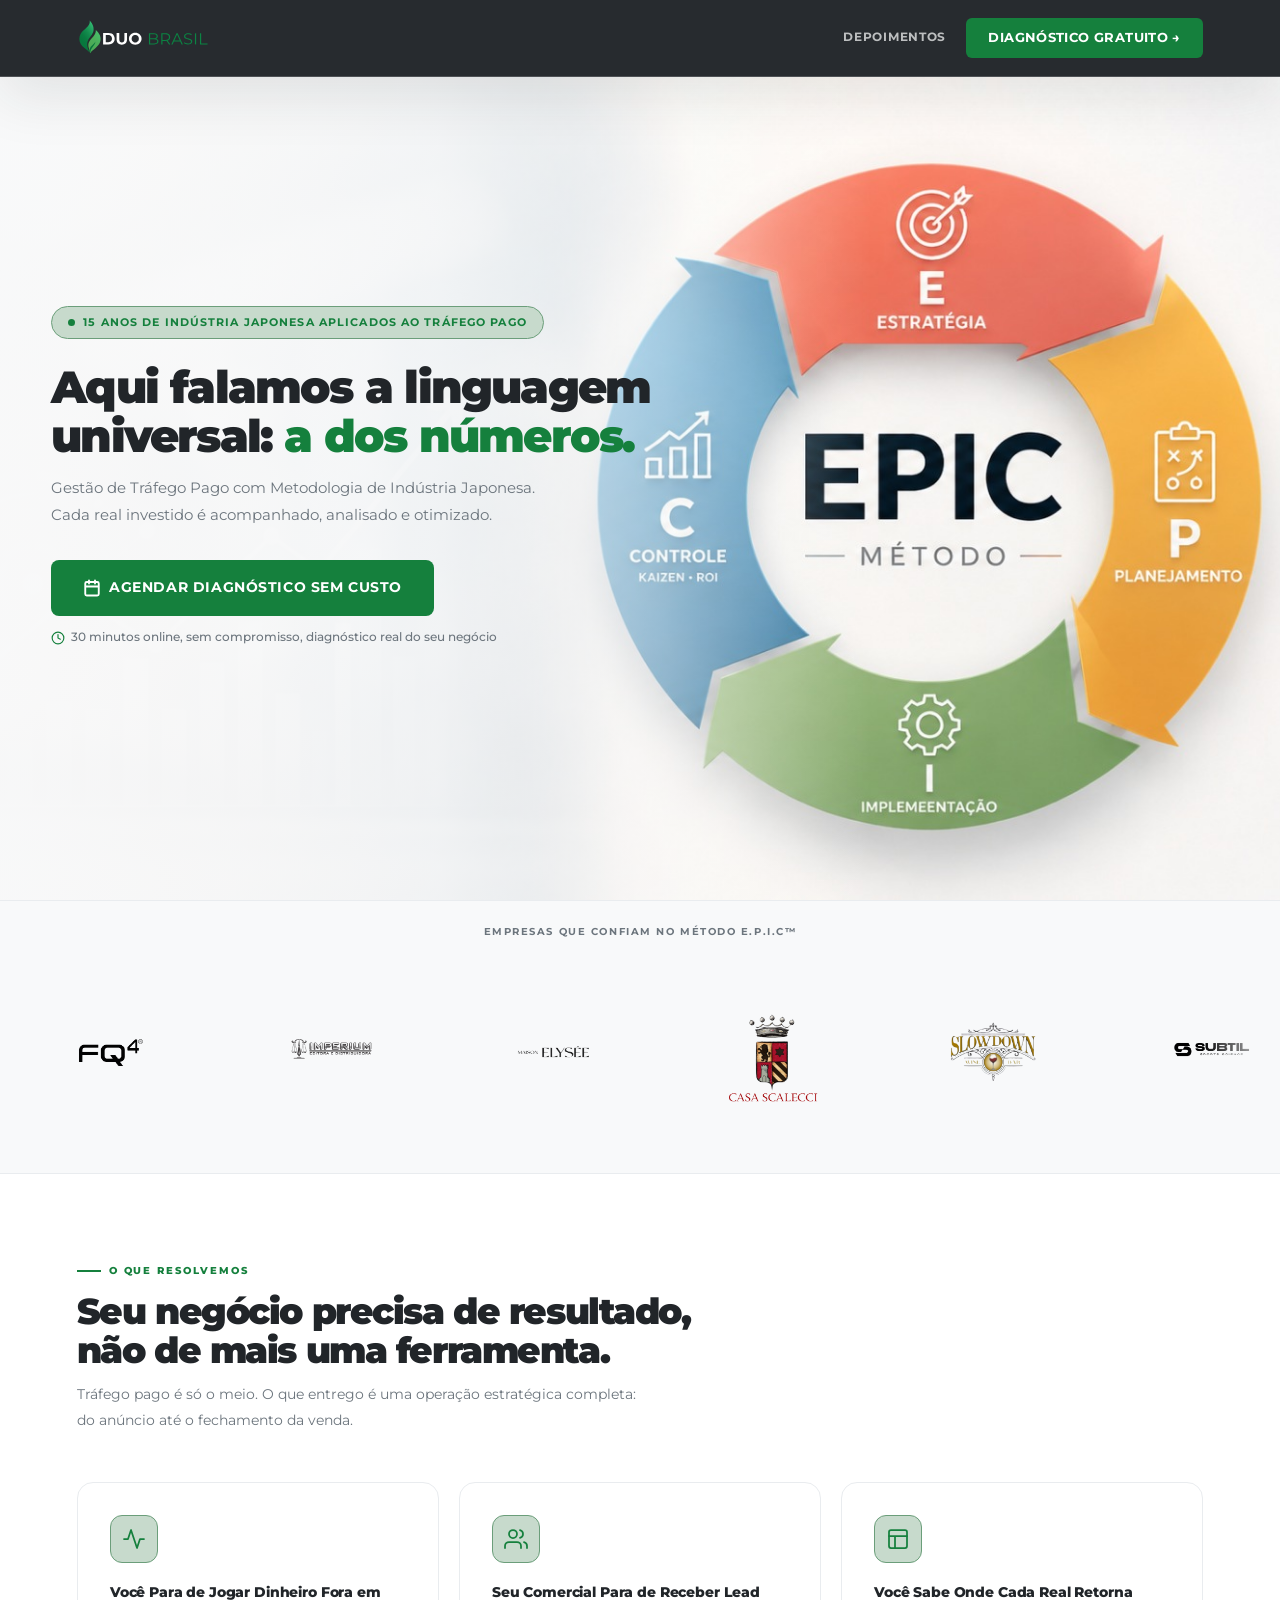
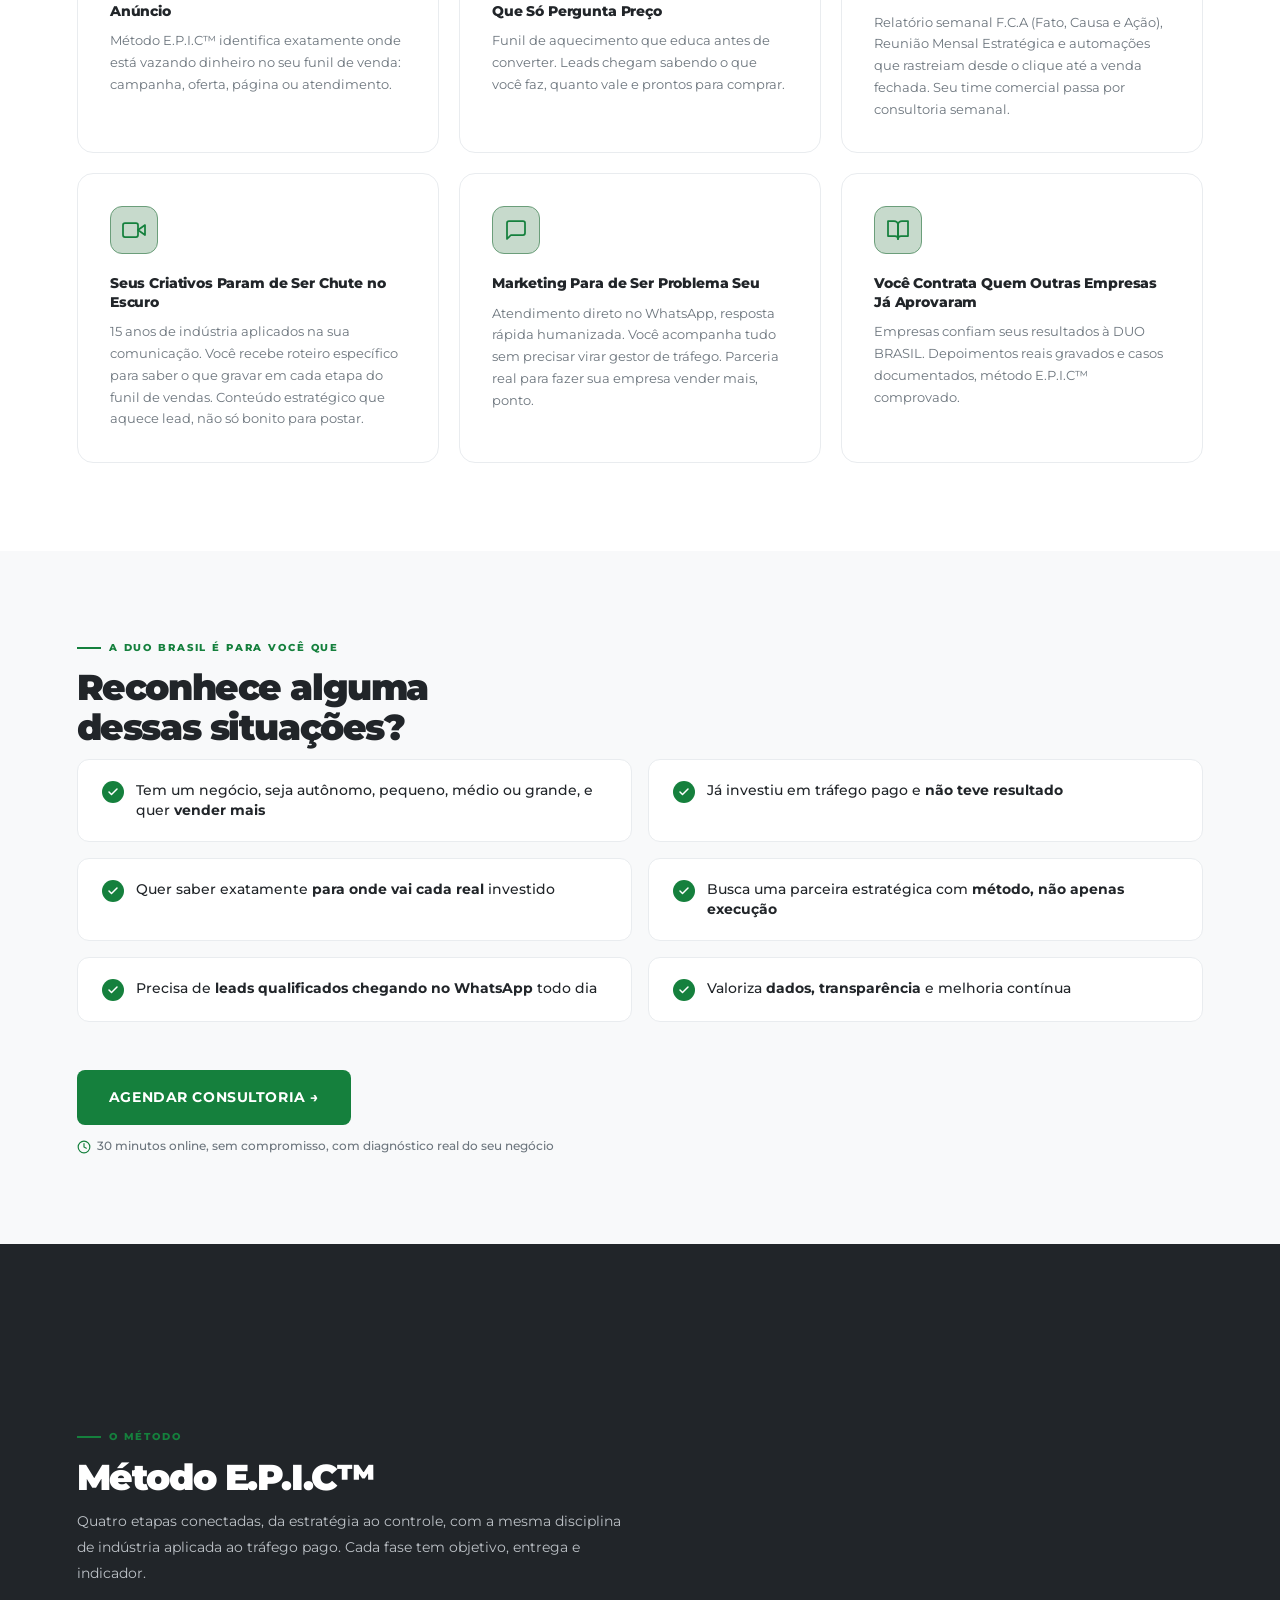
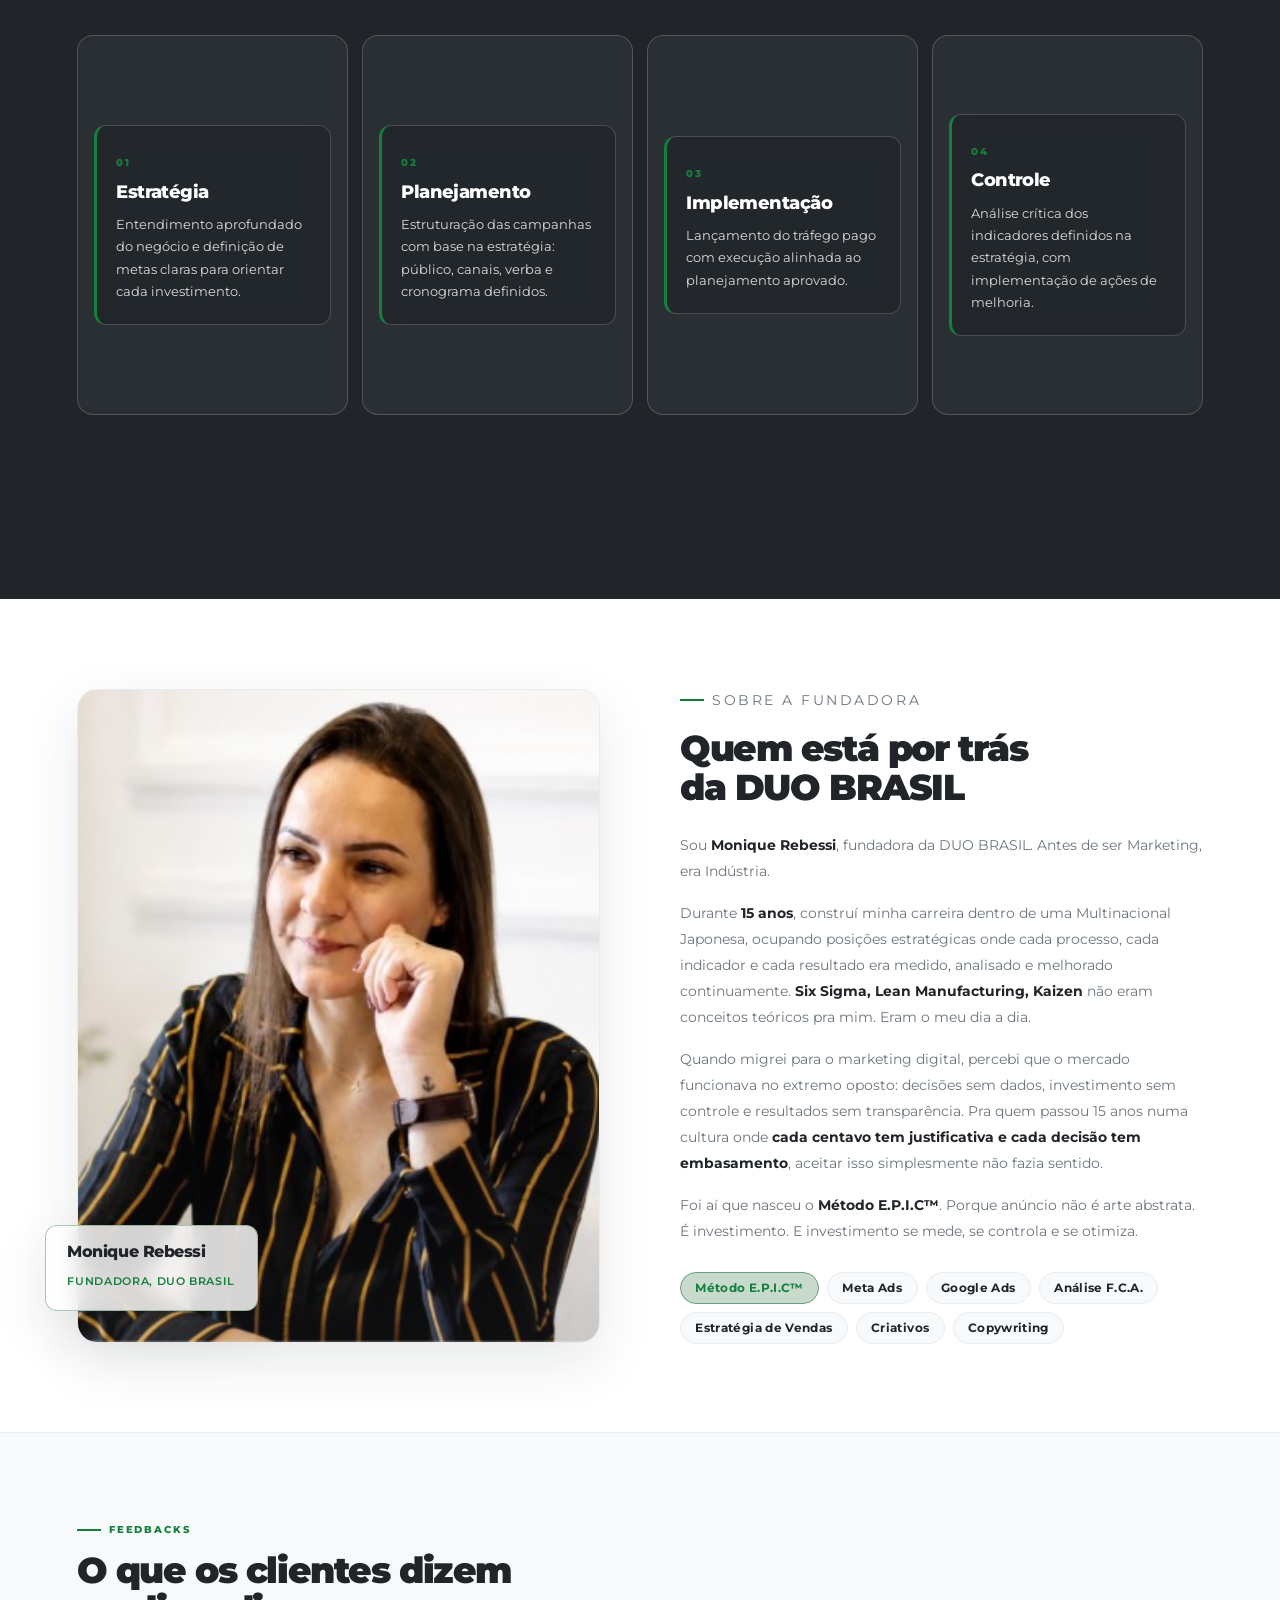
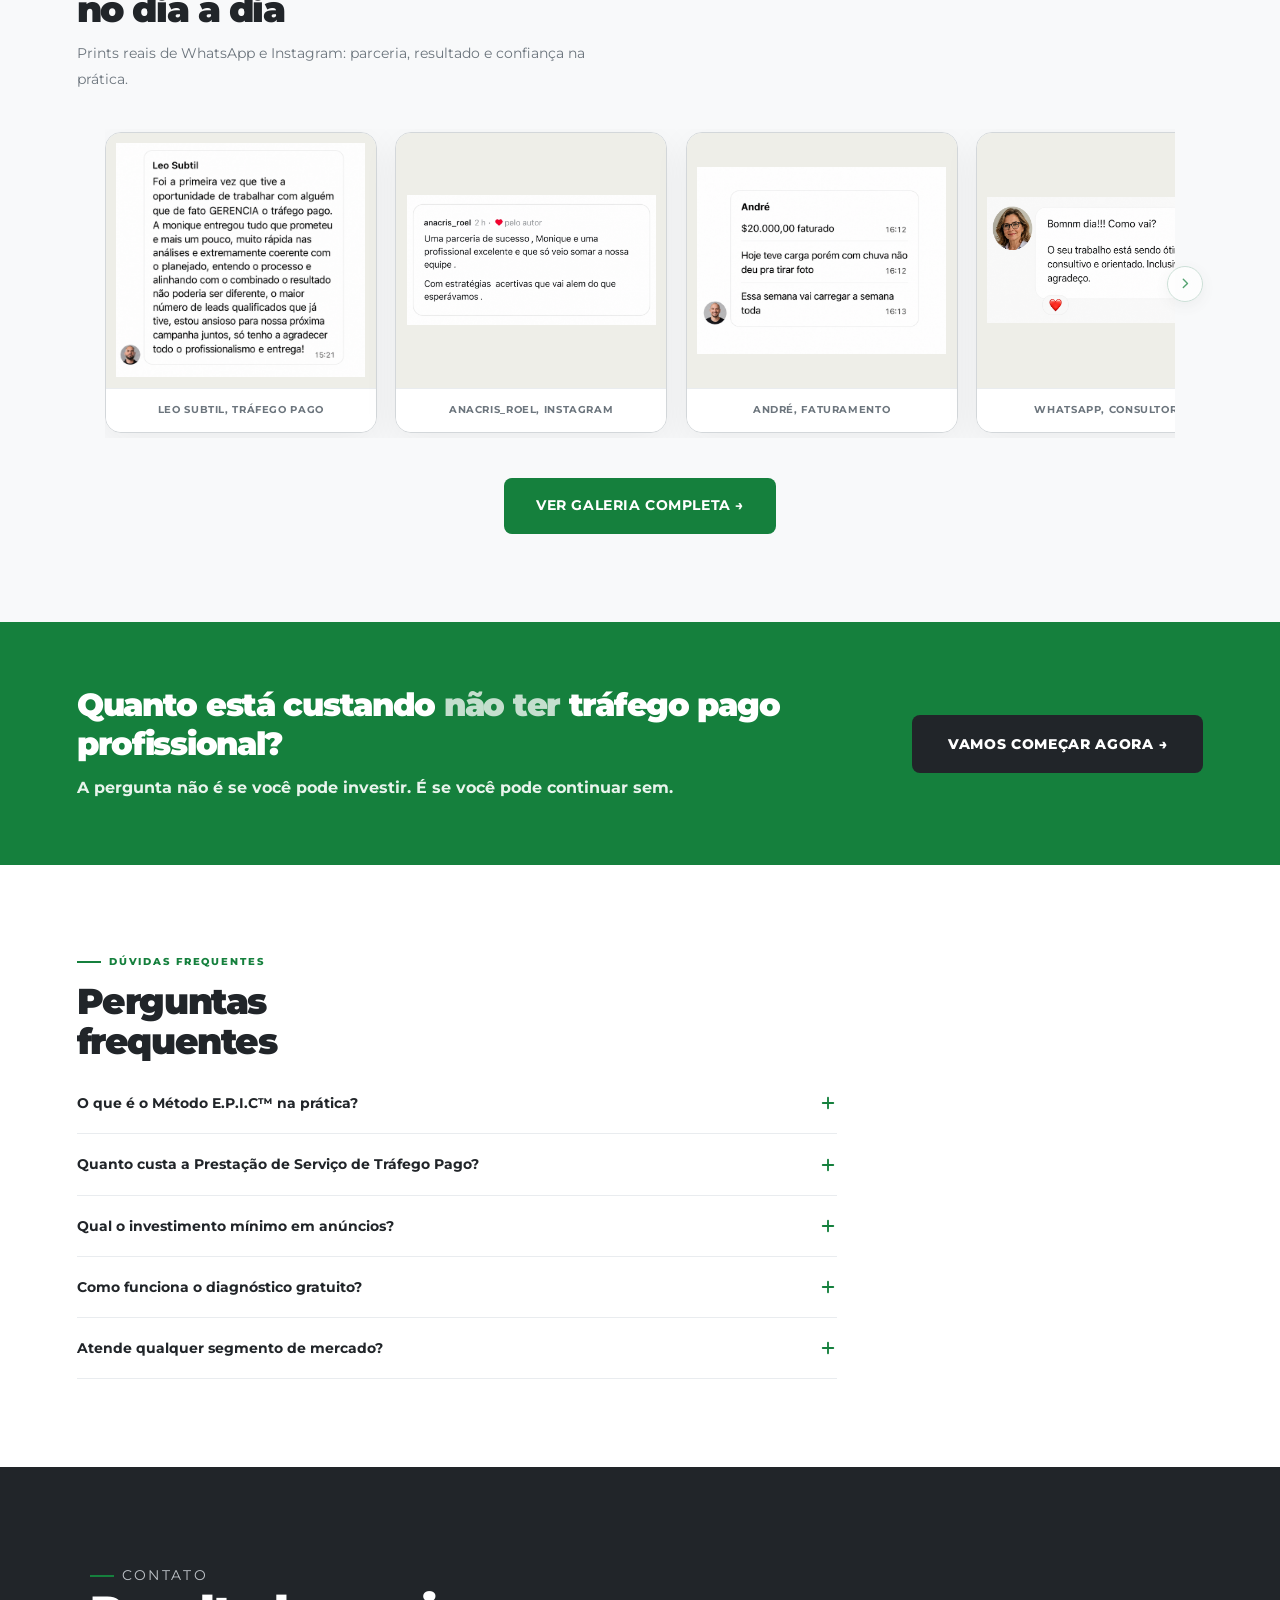
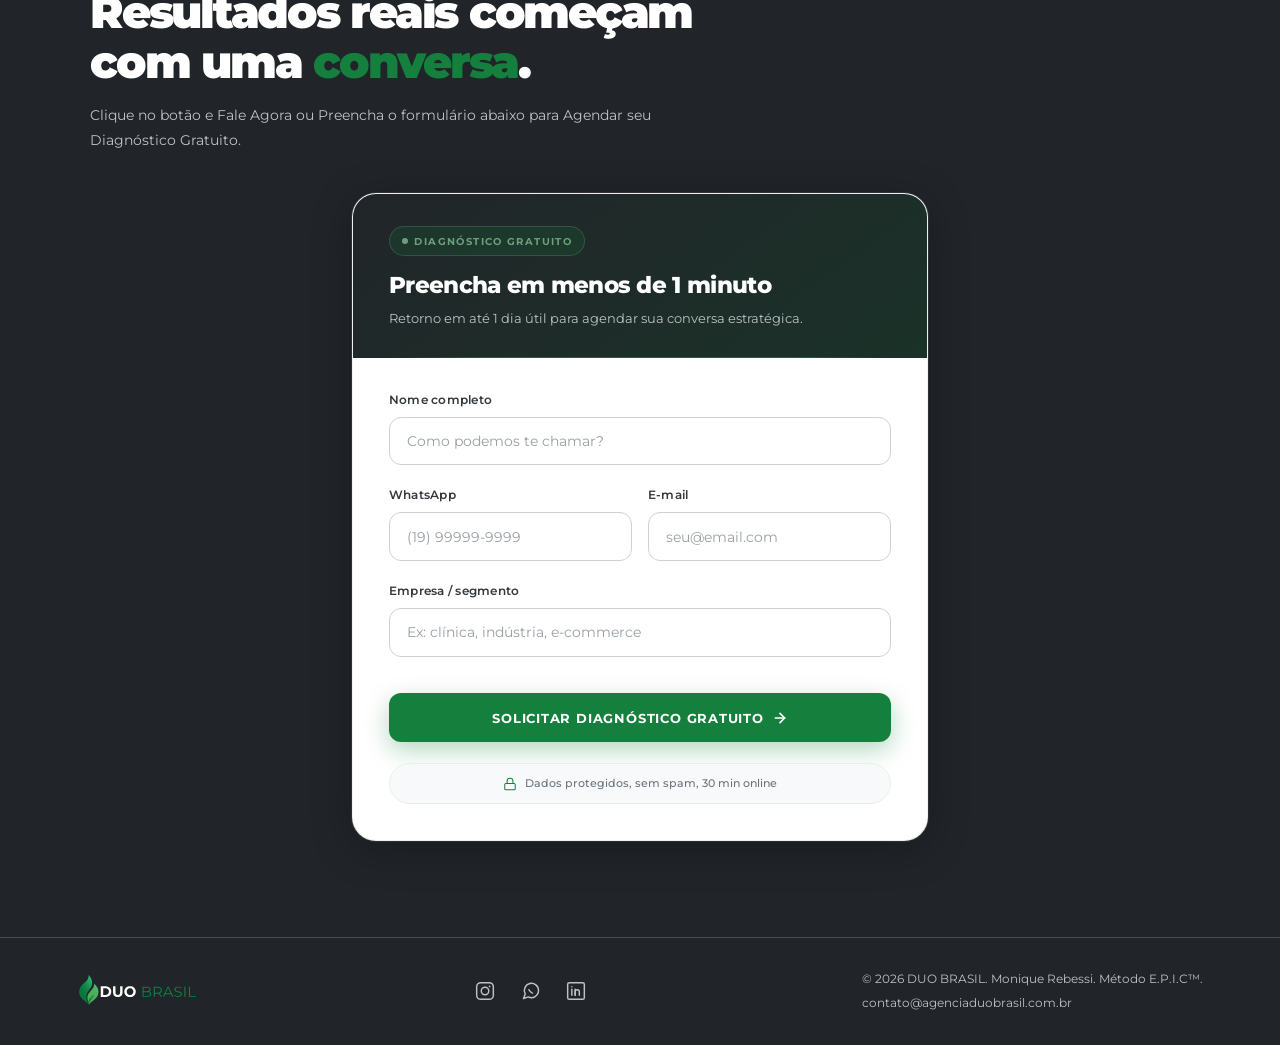
==== commit d9eecd62: "Ajusta hero em fundo completo e marquee contínuo de logos. Hero abaixo da navbar com gradiente suave" ====
--- a/index.html
+++ b/index.html
@@ -8,7 +8,7 @@
   <link rel="preconnect" href="https://fonts.googleapis.com">
   <link rel="preconnect" href="https://fonts.gstatic.com" crossorigin>
   <link href="https://fonts.googleapis.com/css2?family=Montserrat:wght@400;500;600;700;800;900&display=swap" rel="stylesheet">
-  <link rel="stylesheet" href="css/styles.css?v=64">
+  <link rel="stylesheet" href="css/styles.css?v=75">
   <link rel="icon" href="assets/favicon.svg?v=3" type="image/svg+xml">
   <link rel="apple-touch-icon" href="assets/favicon.svg?v=3">
 </head>
--- a/css/styles.css
+++ b/css/styles.css
@@ -26,6 +26,7 @@
 
   --nav-bg:      color-mix(in srgb, var(--dark) 97%, transparent);
   --nav-border:  var(--border-on-dark);
+  --nav-height:  calc(2rem + 44px + 1px);
   --shadow-soft: 0 20px 56px color-mix(in srgb, var(--dark) 10%, transparent);
 }
 
@@ -214,7 +215,8 @@
   position: relative;
   isolation: isolate;
   overflow: hidden;
-  min-height: min(85vh, 800px);
+  margin-top: var(--nav-height);
+  min-height: max(560px, calc(100dvh - var(--nav-height)));
   display: flex;
   align-items: center;
 }
@@ -224,6 +226,7 @@
   inset: 0;
   z-index: 0;
   pointer-events: none;
+  overflow: hidden;
 }
 
 .hero-bg img {
@@ -232,8 +235,10 @@
   display: block;
   width: 100%;
   height: 100%;
+  min-width: 100%;
+  min-height: 100%;
   object-fit: cover;
-  object-position: 72% center;
+  object-position: 65% center;
 }
 
 .hero-overlay {
@@ -244,9 +249,9 @@
   background: linear-gradient(
     90deg,
     color-mix(in srgb, var(--off-white) 96%, transparent) 0%,
-    color-mix(in srgb, var(--off-white) 90%, transparent) 42%,
-    color-mix(in srgb, var(--off-white) 45%, transparent) 58%,
-    color-mix(in srgb, var(--dark) 25%, transparent) 100%
+    color-mix(in srgb, var(--off-white) 84%, transparent) 34%,
+    color-mix(in srgb, var(--off-white) 45%, transparent) 52%,
+    transparent 68%
   );
 }
 
@@ -254,7 +259,7 @@
   position: relative;
   z-index: 2;
   width: 100%;
-  padding: 9rem max(5vw, 1.25rem) 4.5rem max(4vw, 1.25rem);
+  padding: 2.5rem max(5vw, 1.25rem) 4rem max(4vw, 1.25rem);
   max-width: 1280px;
   margin: 0 auto;
   text-align: left;
@@ -373,9 +378,7 @@
   display: flex;
   width: max-content;
   animation: logos-marquee 42s linear infinite;
-}
-.logos-marquee:hover .logos-marquee-track {
-  animation-play-state: paused;
+  will-change: transform;
 }
 .logos-marquee-group {
   display: flex;
@@ -1506,7 +1509,7 @@
   }
 
   .hero-bg img {
-    object-position: 60% 20%;
+    object-position: 88% center;
   }
 
   .hero-overlay {
@@ -1519,7 +1522,7 @@
   }
 
   .hero {
-    padding: 7rem 6vw 3.5rem;
+    padding: 2rem 6vw 3rem;
   }
 
   .hero-left {
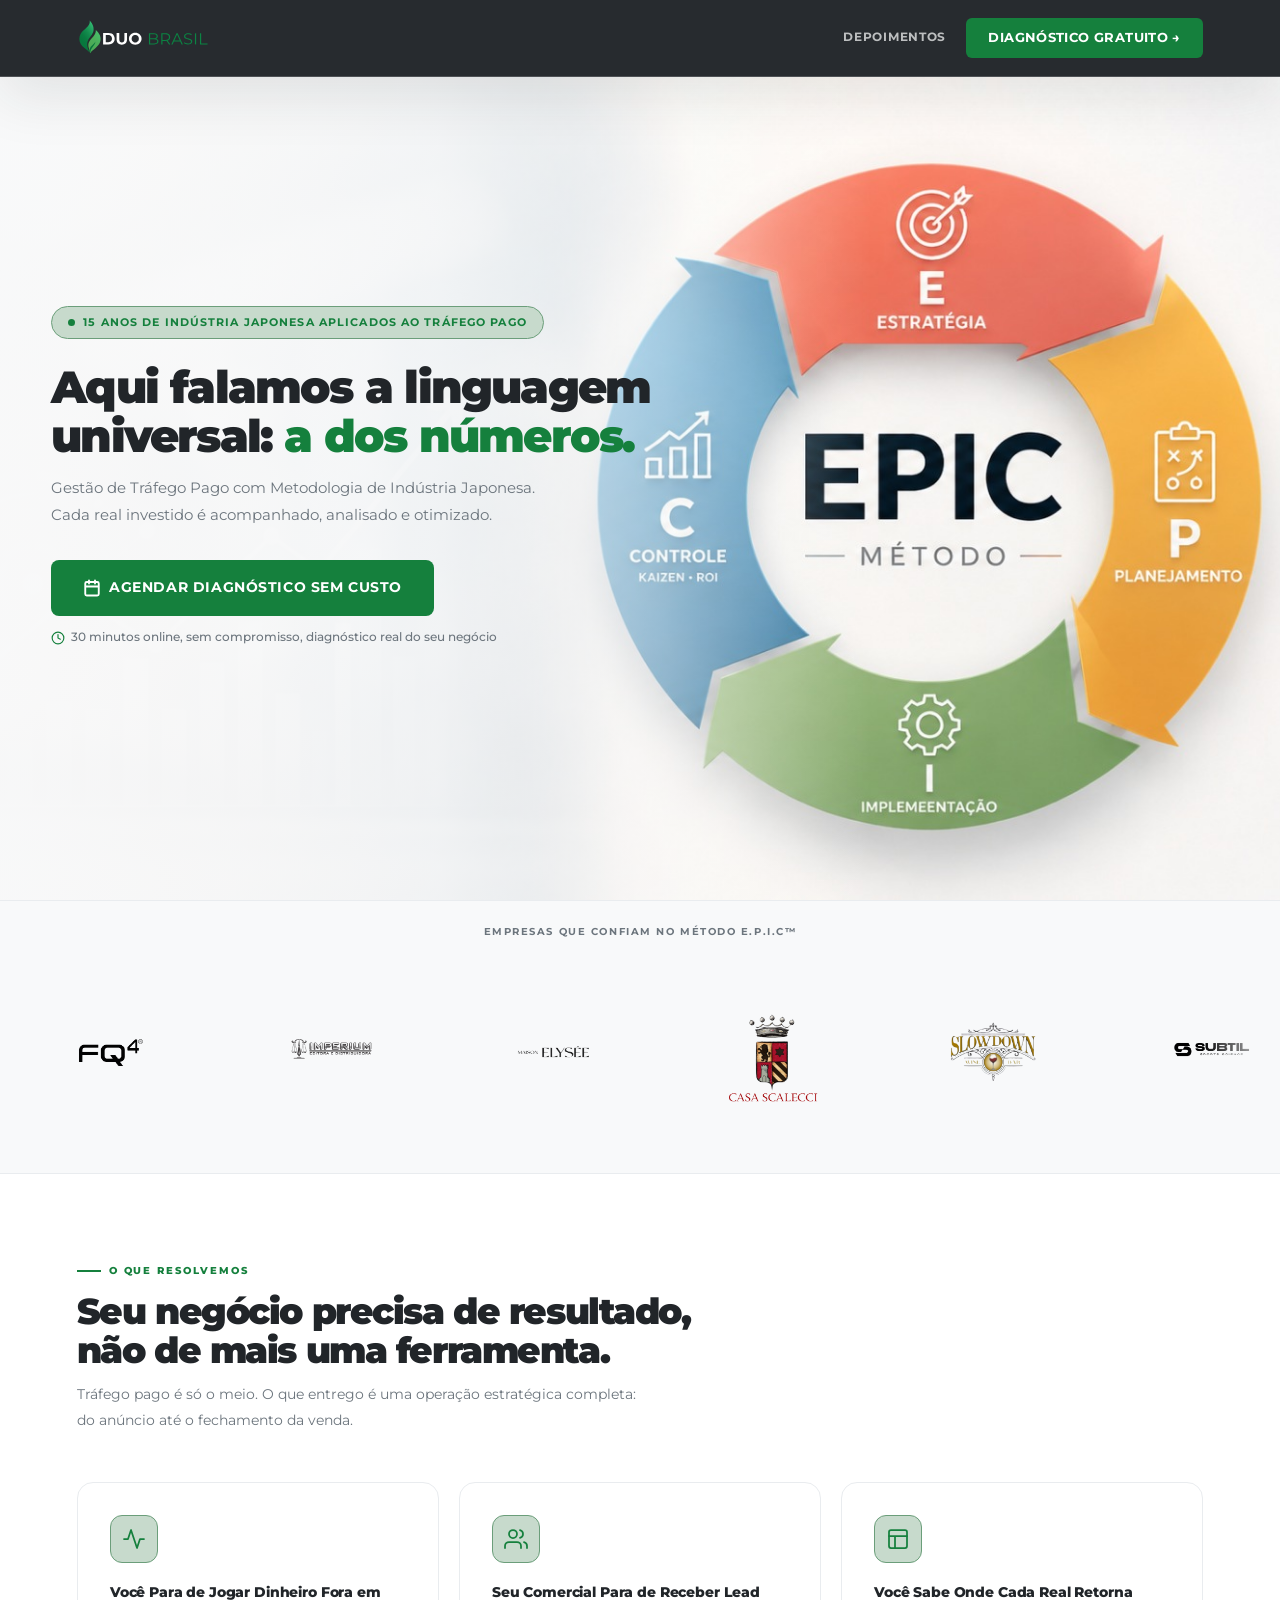
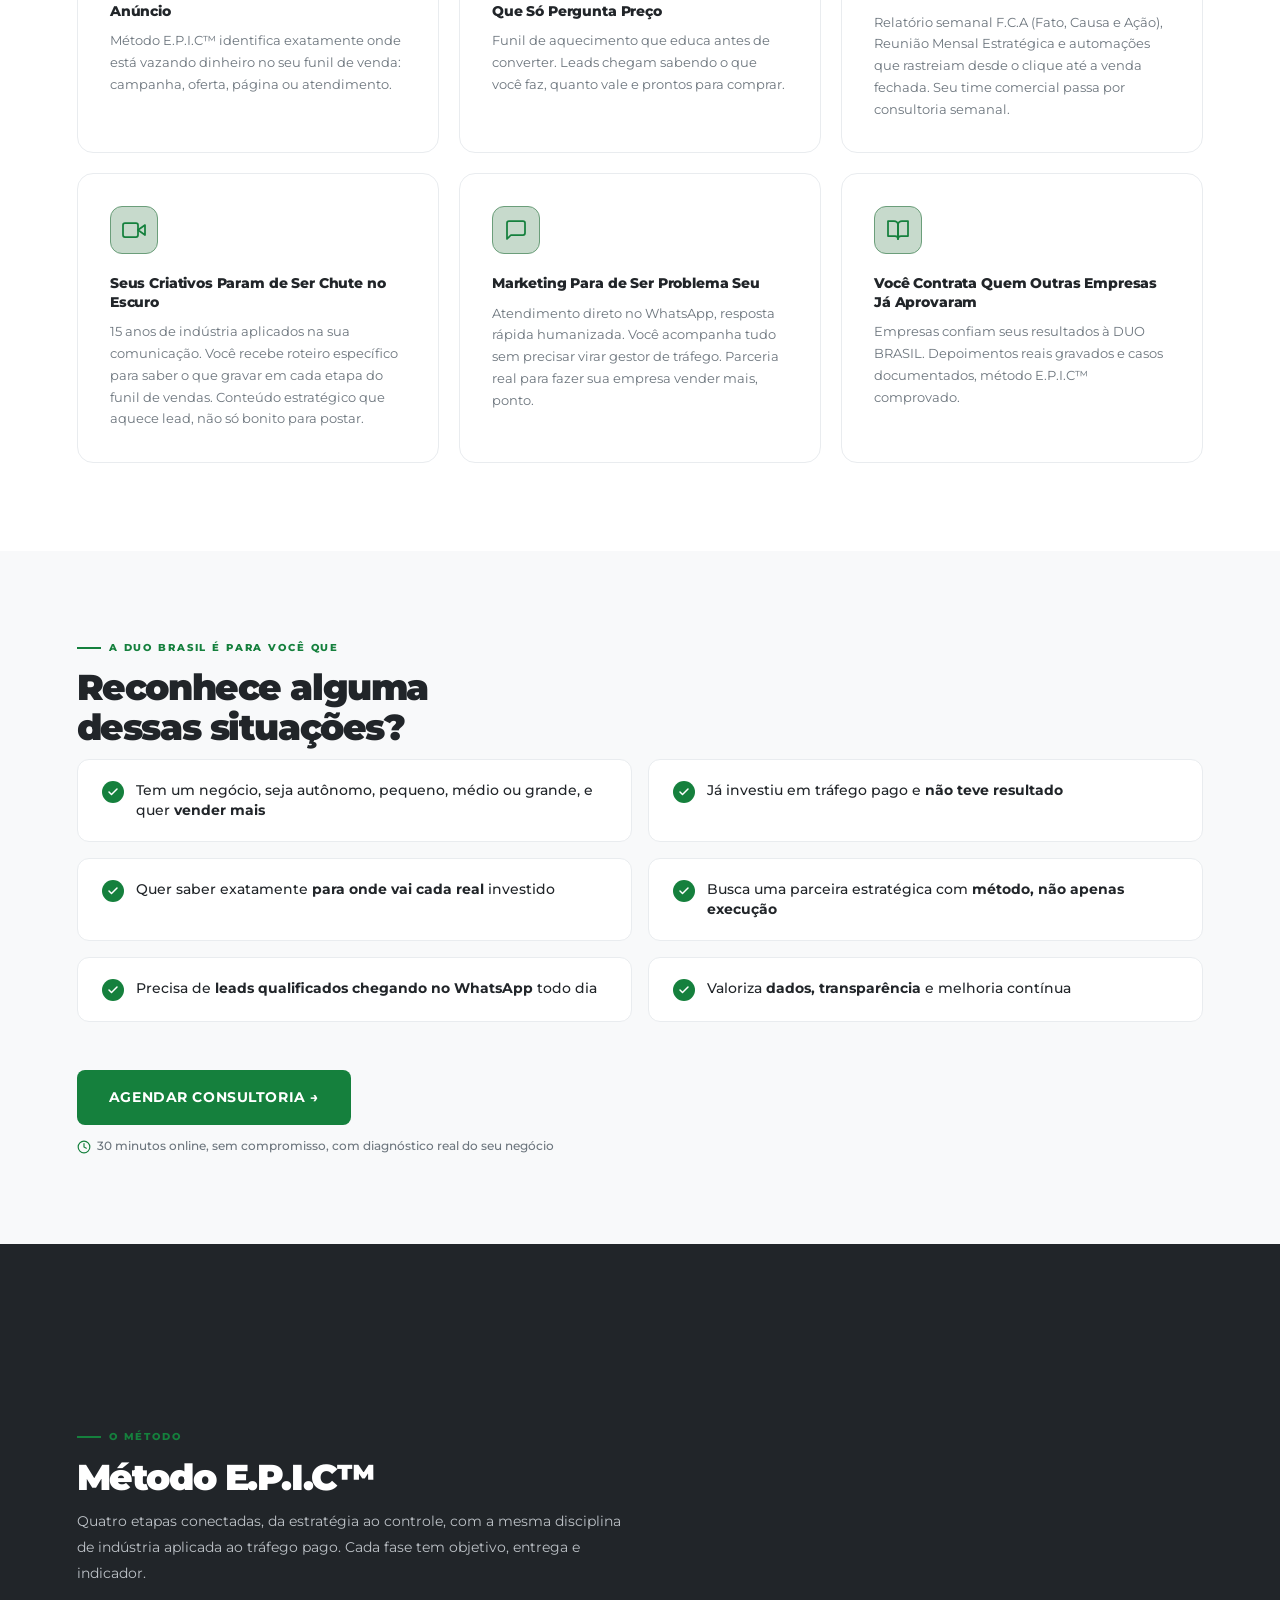
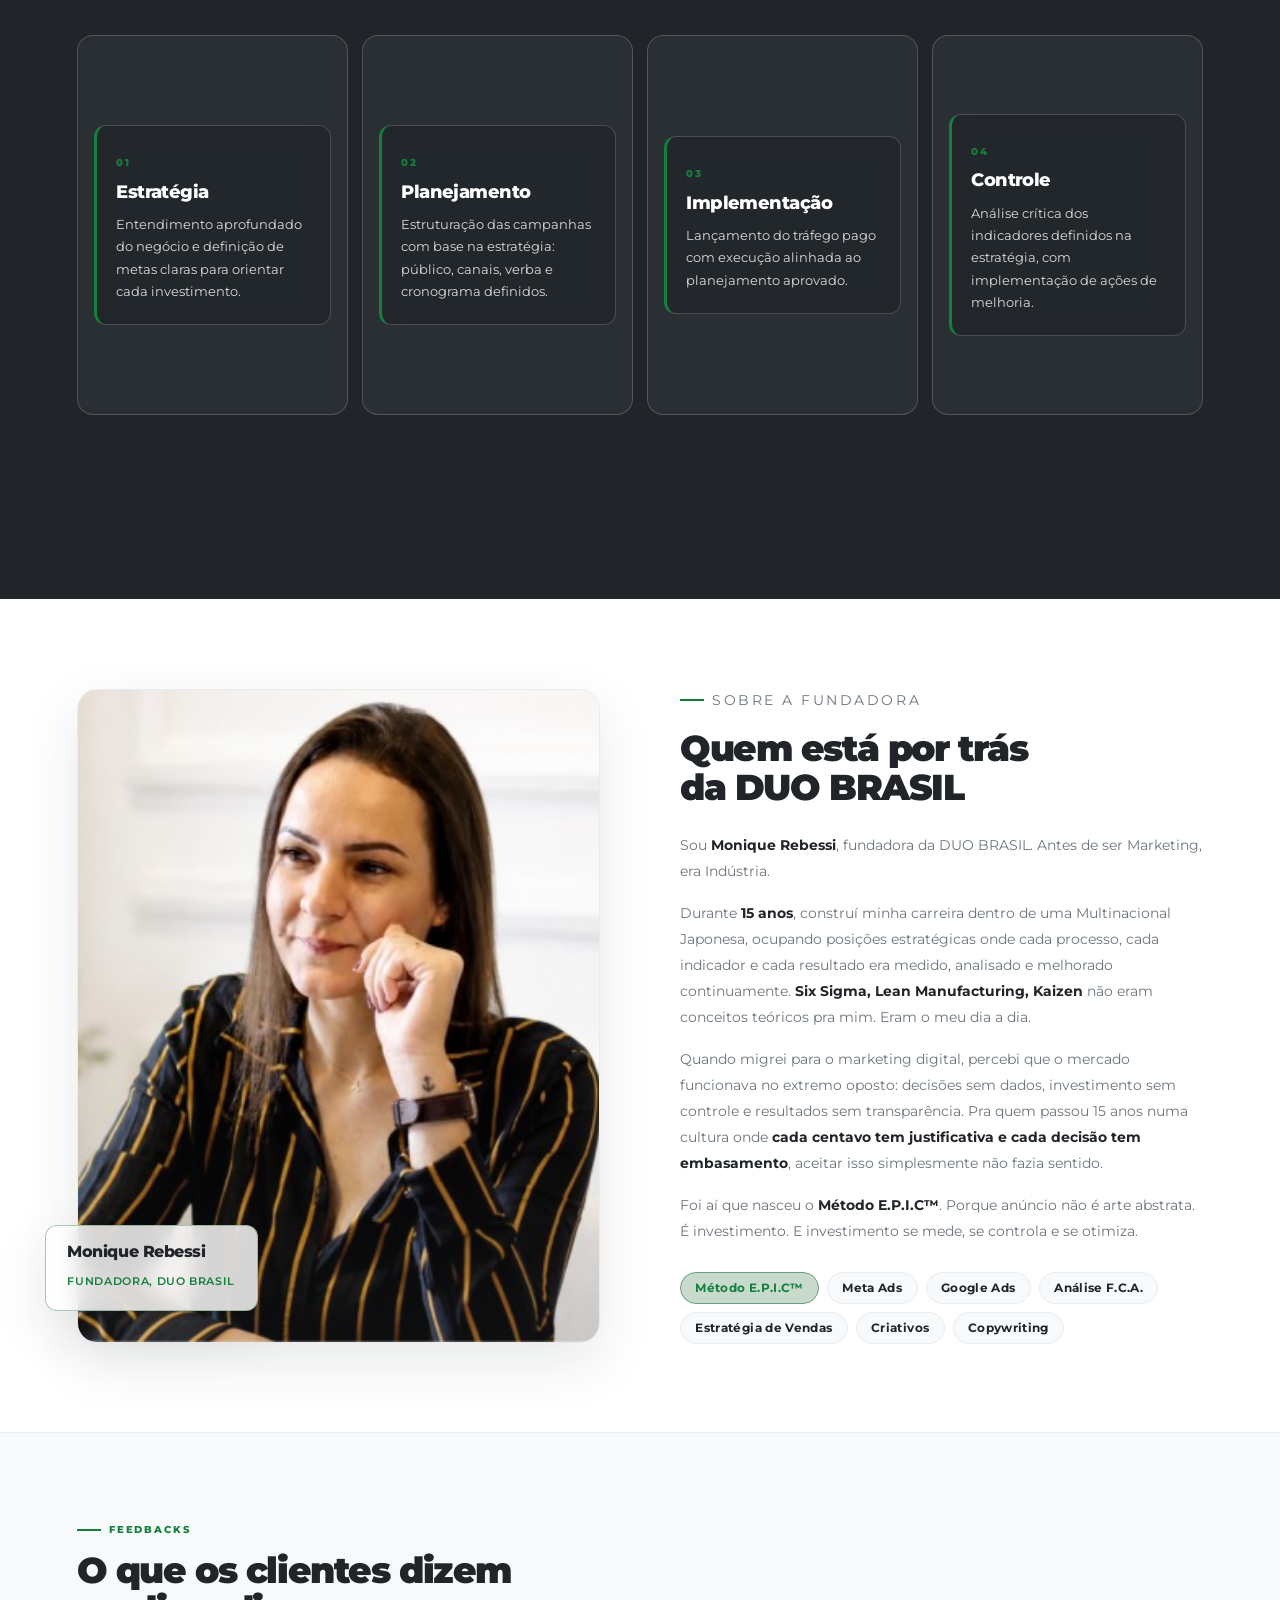
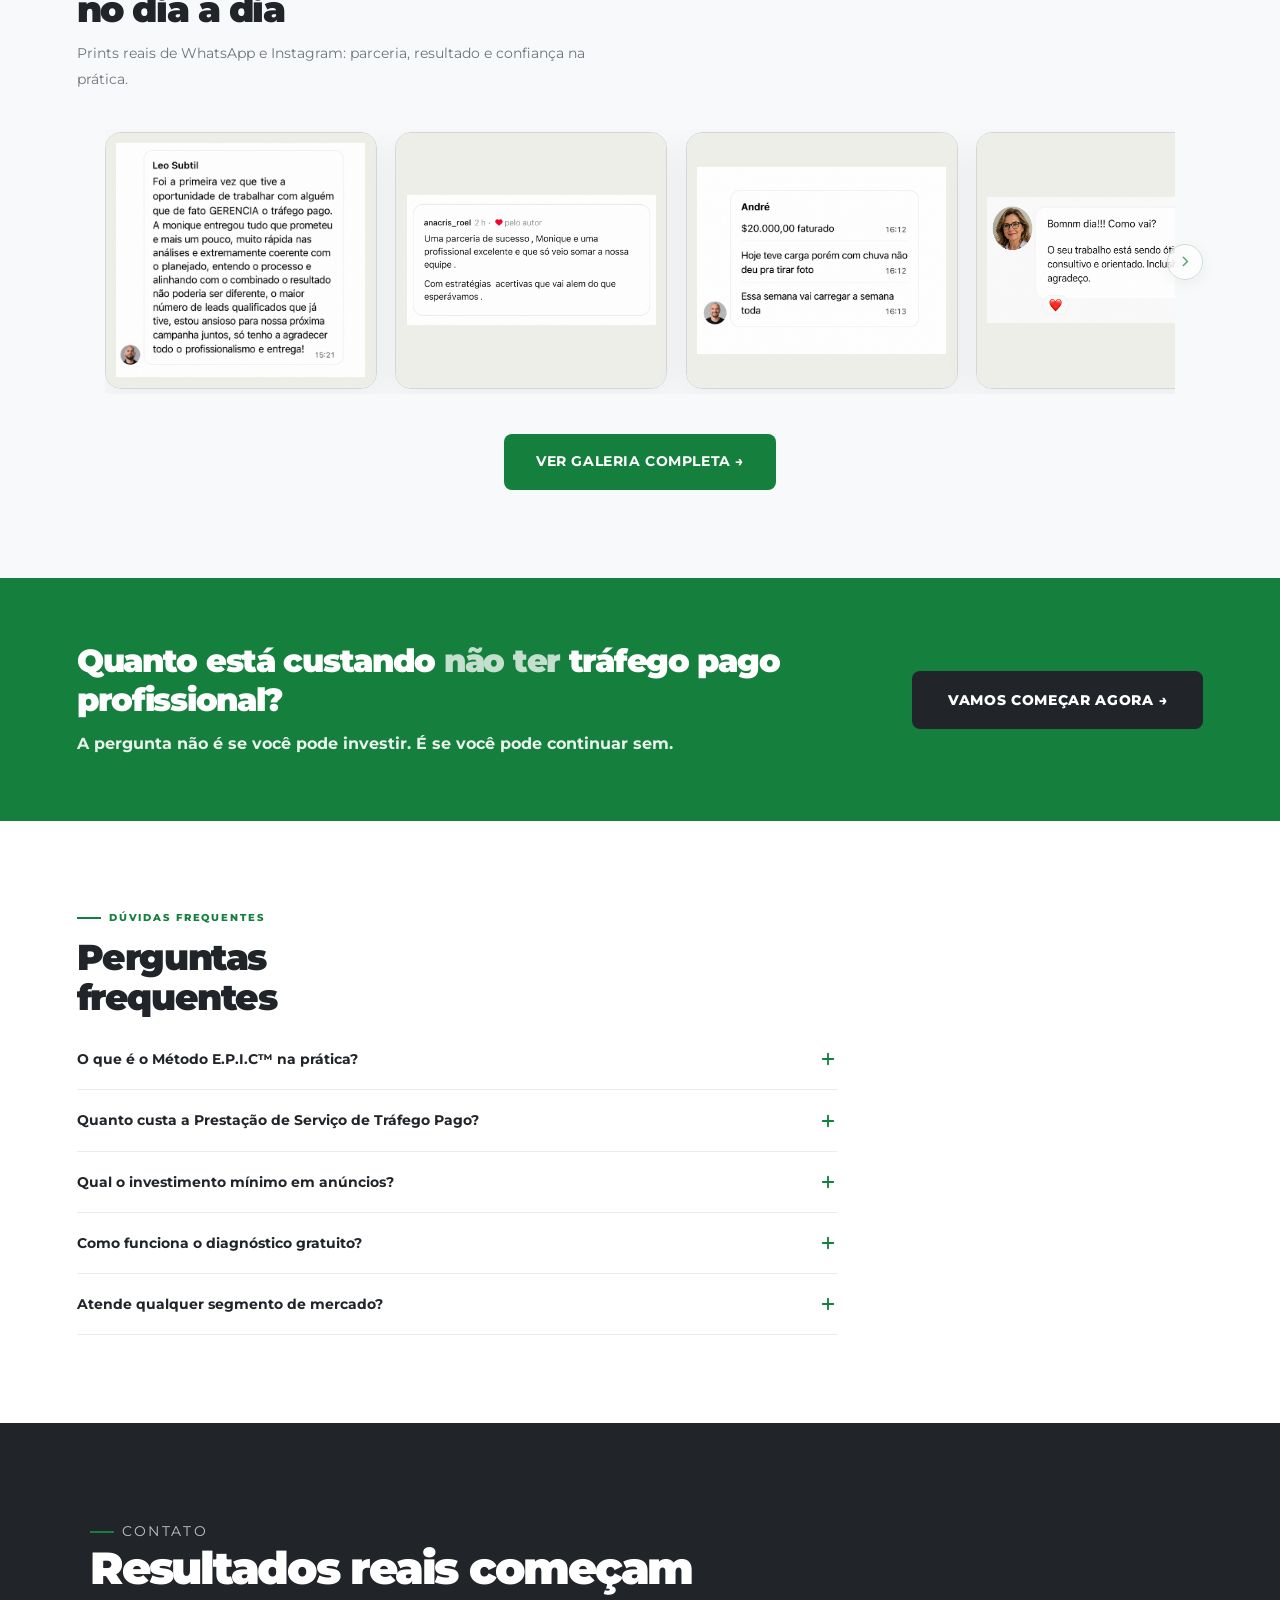
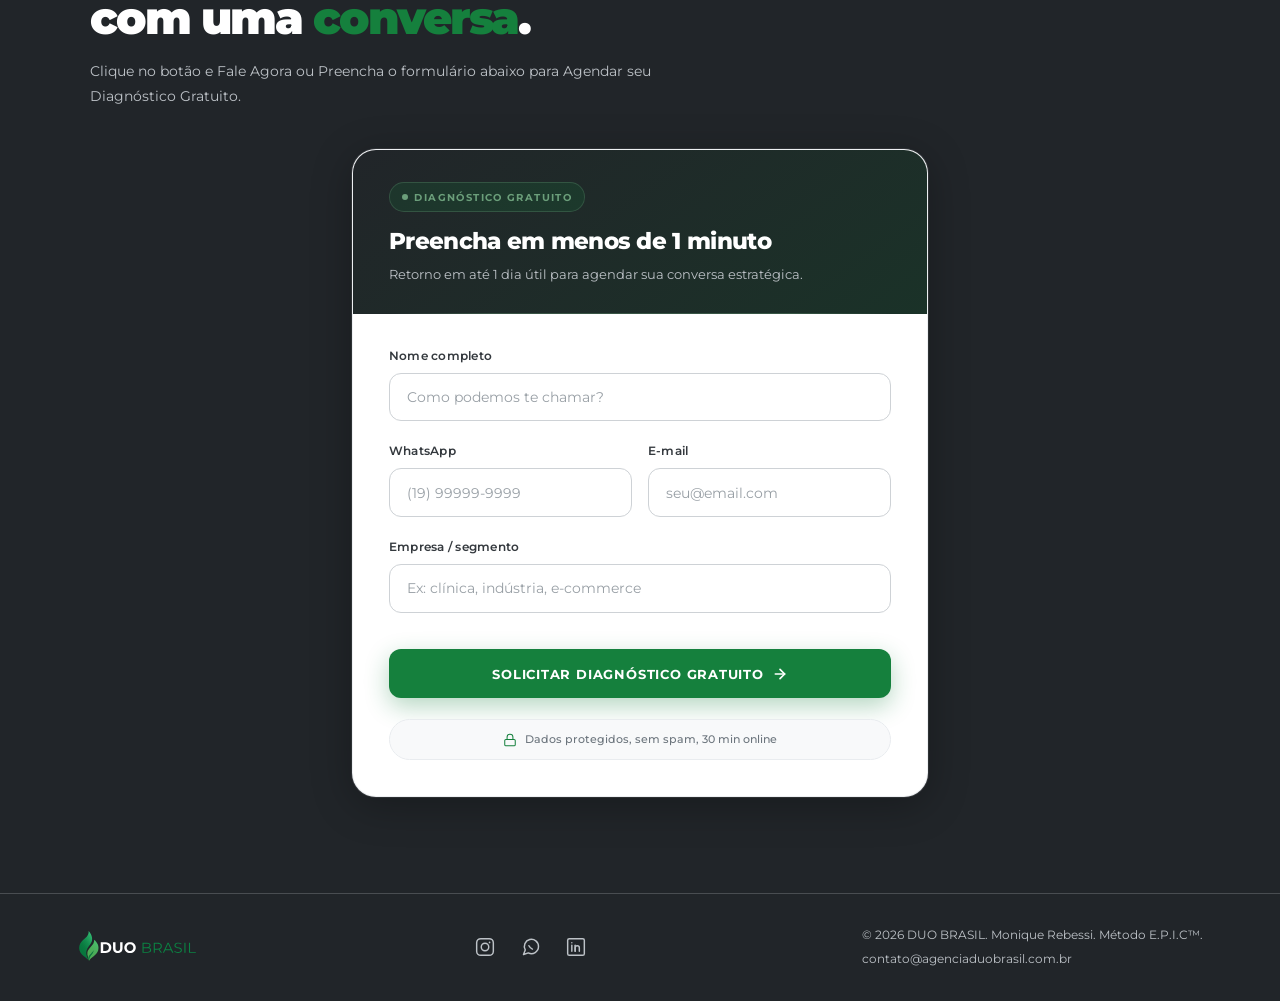
==== commit 3eed2e34: "Remove legendas dos cards de feedback na home. Alinha a galeria da home com Depoimentos, exibindo ap" ====
--- a/index.html
+++ b/index.html
@@ -274,37 +274,31 @@
         <div class="feedback-shot-visual">
           <img src="assets/feedbacksimg/feedback-leo-subtil.png" alt="Feedback de Leo Subtil sobre a gestão de tráfego pago com a Monique" width="640" height="400" loading="lazy">
         </div>
-        <figcaption class="feedback-shot-caption">Leo Subtil, tráfego pago</figcaption>
       </figure>
       <figure class="feedback-shot">
         <div class="feedback-shot-visual">
           <img src="assets/feedbacksimg/feedback-anacris.png" alt="Feedback de anacris_roel sobre parceria de sucesso com a Monique" width="640" height="320" loading="lazy">
         </div>
-        <figcaption class="feedback-shot-caption">anacris_roel, Instagram</figcaption>
       </figure>
       <figure class="feedback-shot">
         <div class="feedback-shot-visual">
           <img src="assets/feedbacksimg/feedback-andre.png" alt="Feedback do André, R$ 20.000 faturados na semana" width="640" height="360" loading="lazy">
         </div>
-        <figcaption class="feedback-shot-caption">André, faturamento</figcaption>
       </figure>
       <figure class="feedback-shot">
         <div class="feedback-shot-visual">
           <img src="assets/feedbacksimg/feedback-consultivo.png" alt="Cliente elogia trabalho consultivo e orientado da DUO BRASIL" width="640" height="340" loading="lazy">
         </div>
-        <figcaption class="feedback-shot-caption">WhatsApp, consultoria</figcaption>
       </figure>
       <figure class="feedback-shot">
         <div class="feedback-shot-visual">
           <img src="assets/feedbacksimg/feedback-astrid.png" alt="Feedback da Astrid, primeira encomenda do Canadá" width="640" height="320" loading="lazy">
         </div>
-        <figcaption class="feedback-shot-caption">Astrid, e-commerce</figcaption>
       </figure>
       <figure class="feedback-shot">
         <div class="feedback-shot-visual">
           <img src="assets/feedbacksimg/feedback-01.png" alt="Cliente agradece volume de trabalho e resultados na semana" width="640" height="300" loading="lazy">
         </div>
-        <figcaption class="feedback-shot-caption">WhatsApp, resultado</figcaption>
       </figure>
       </div>
       <button type="button" class="carousel-nav carousel-nav--next" aria-label="Ver próximos feedbacks">
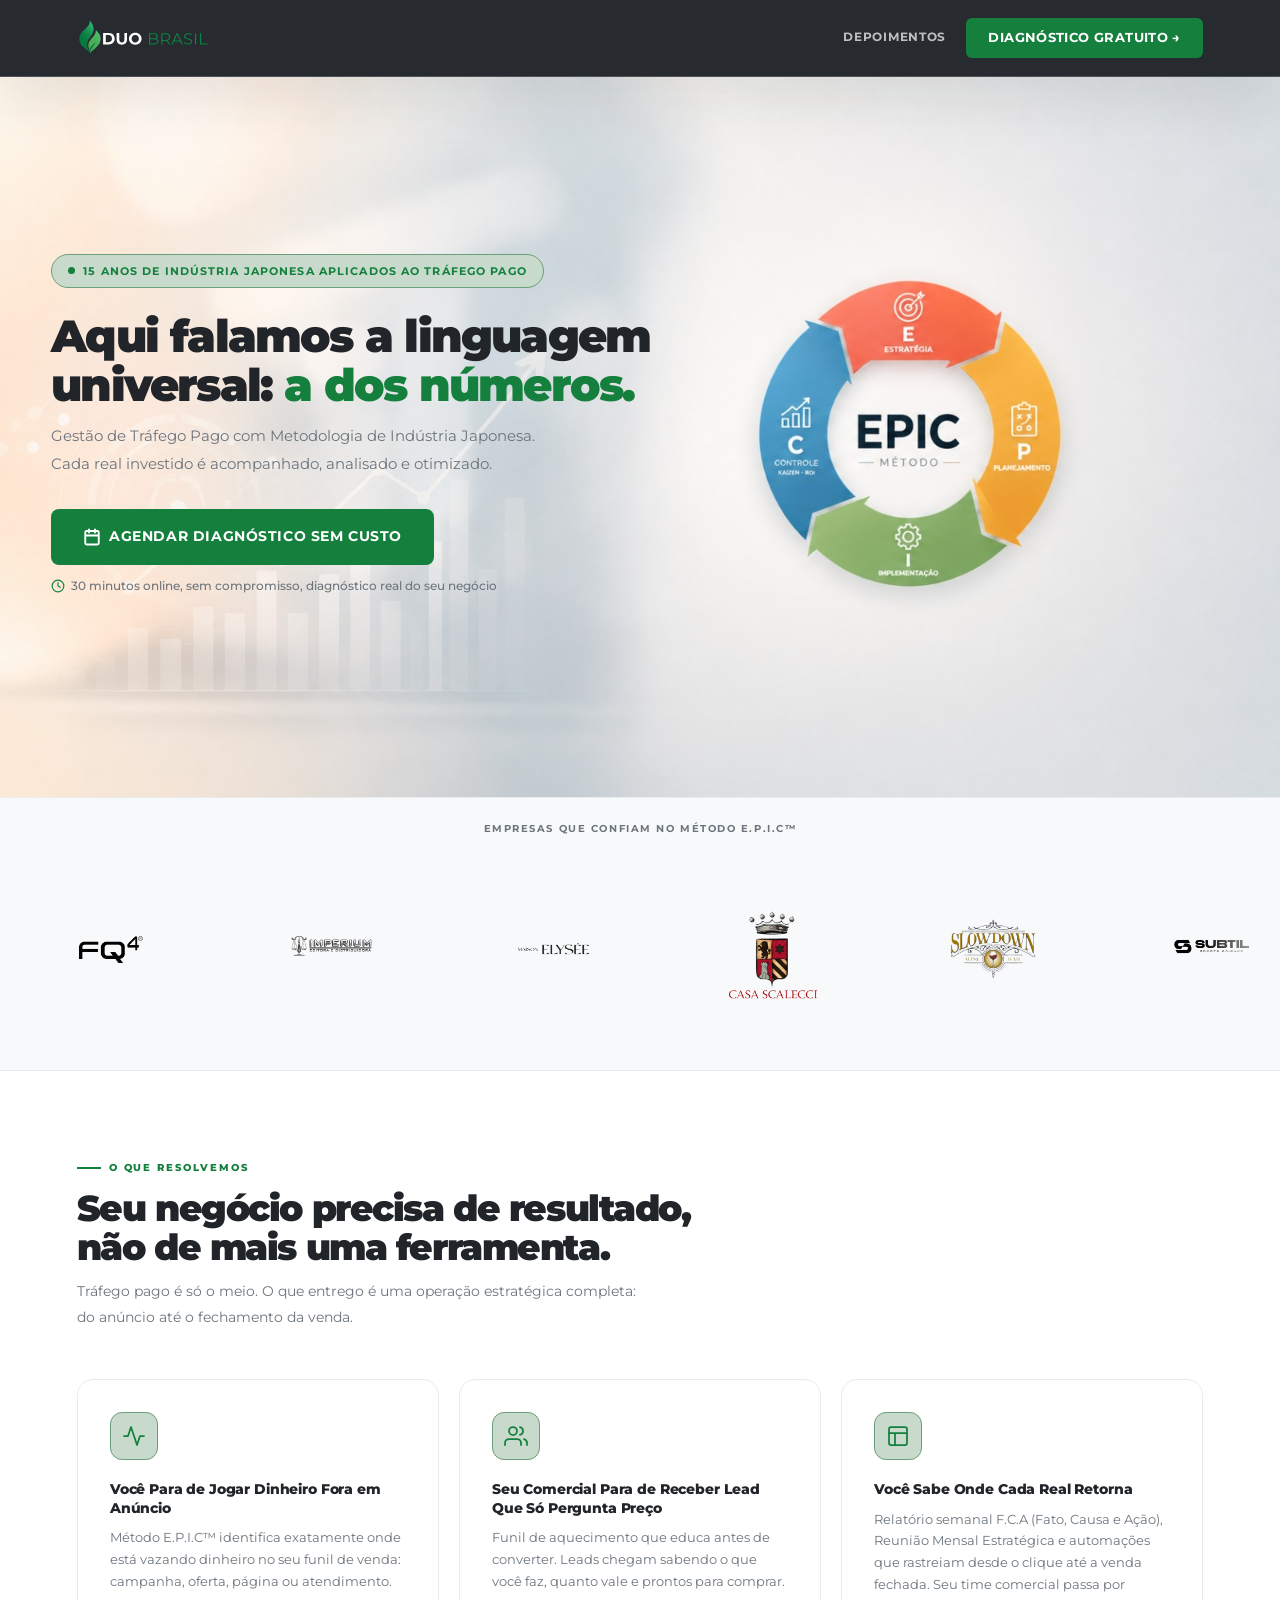
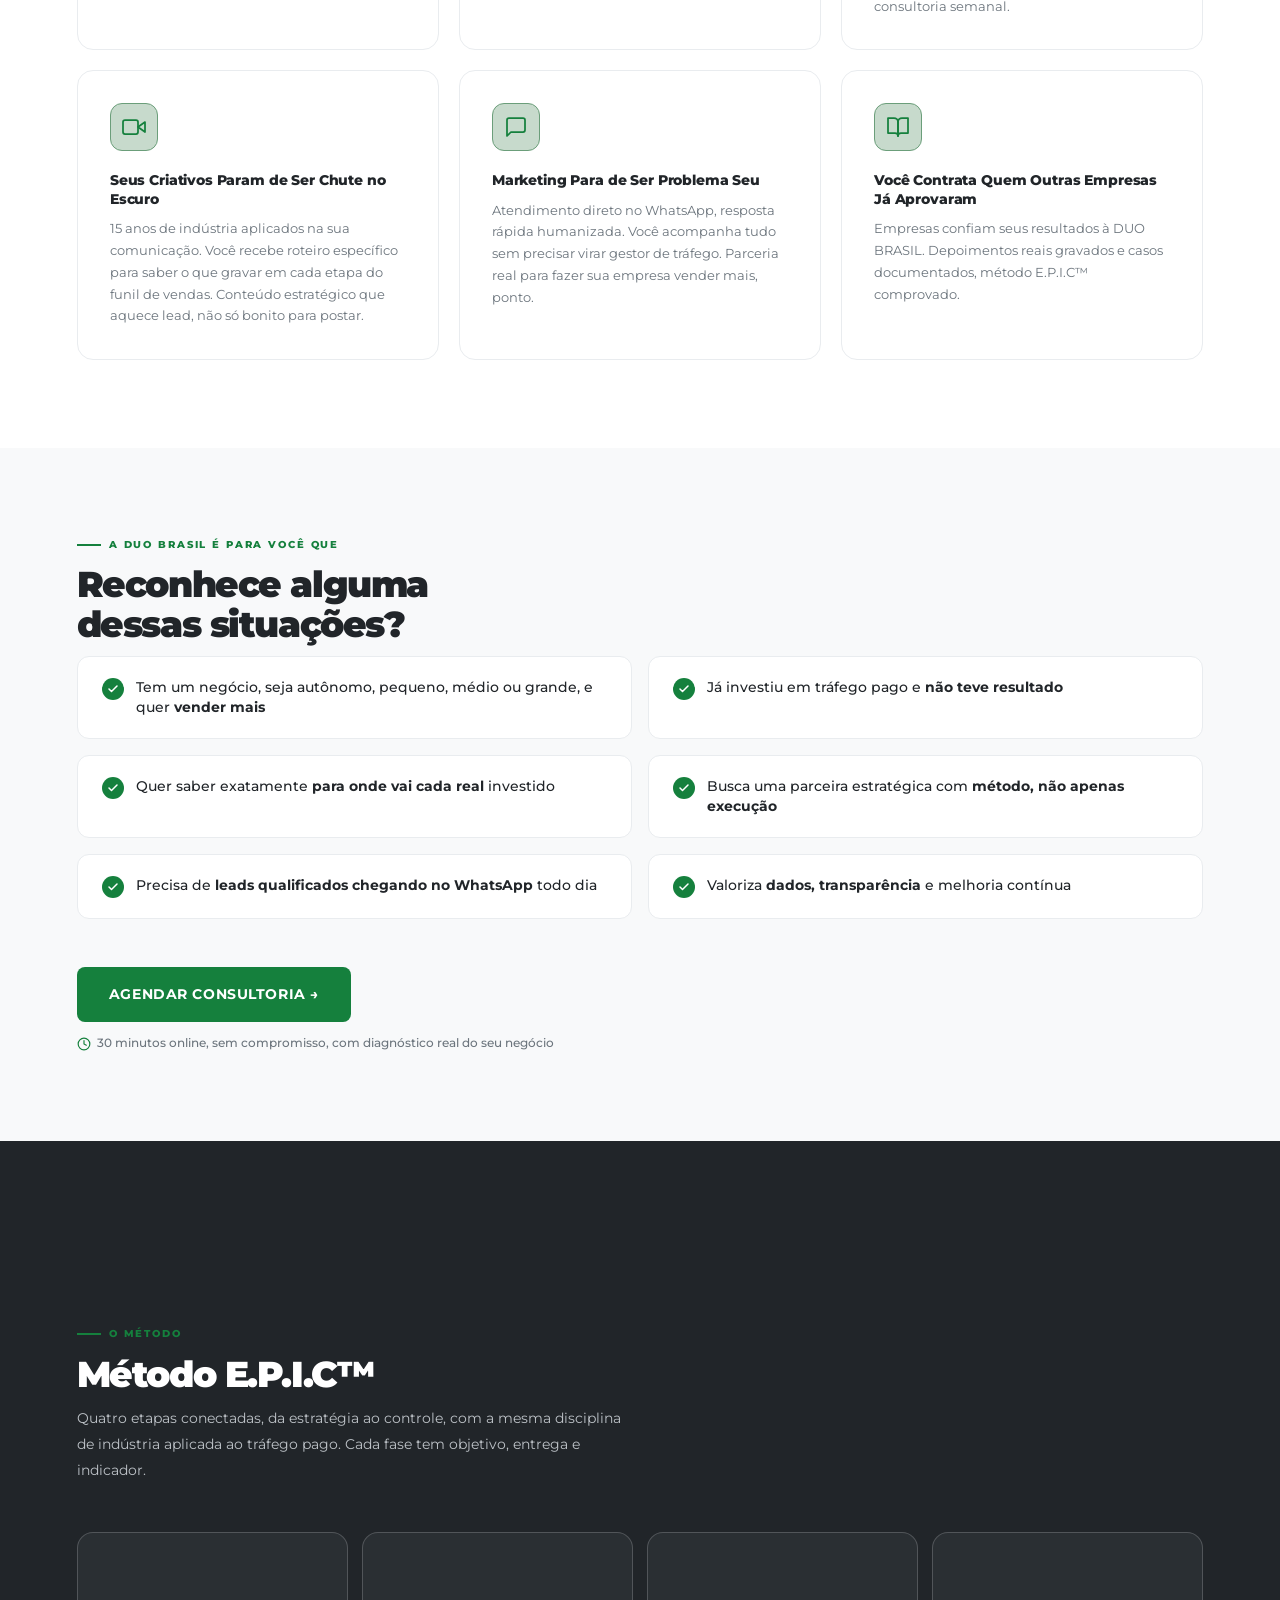
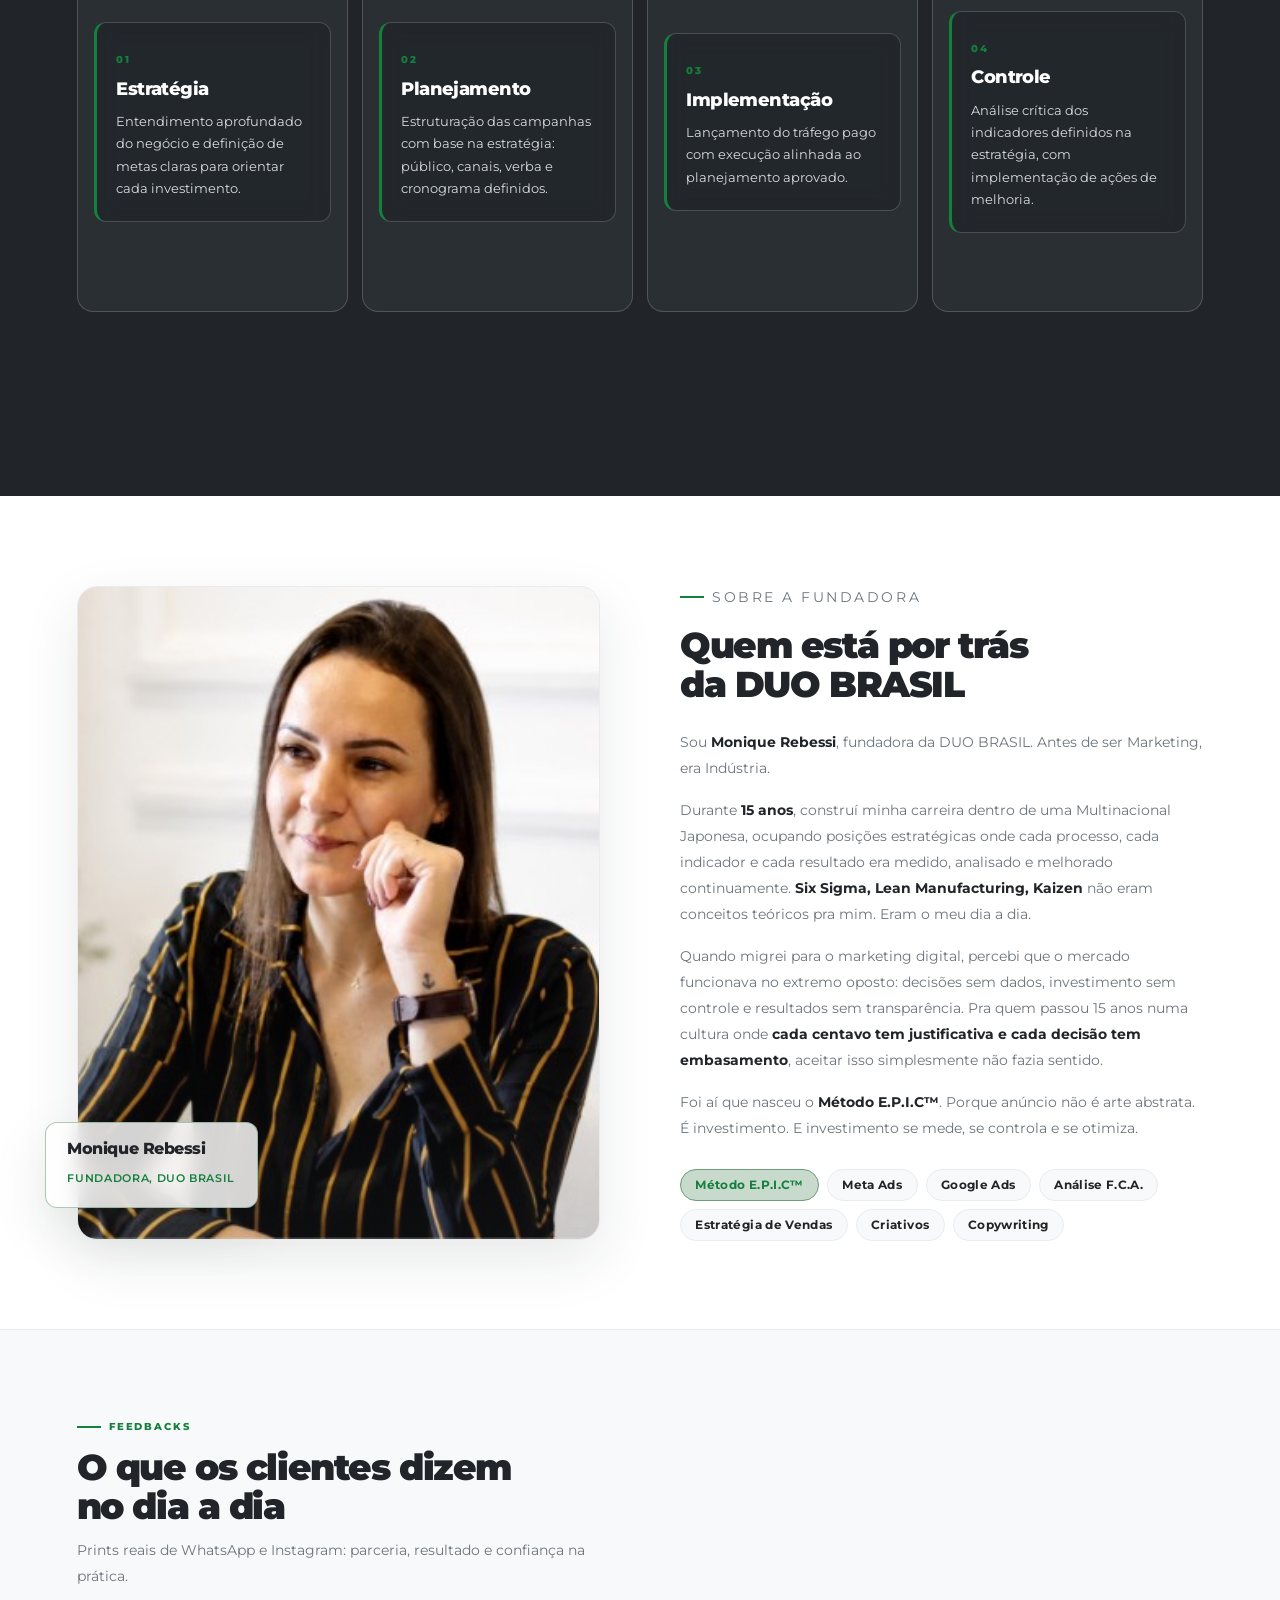
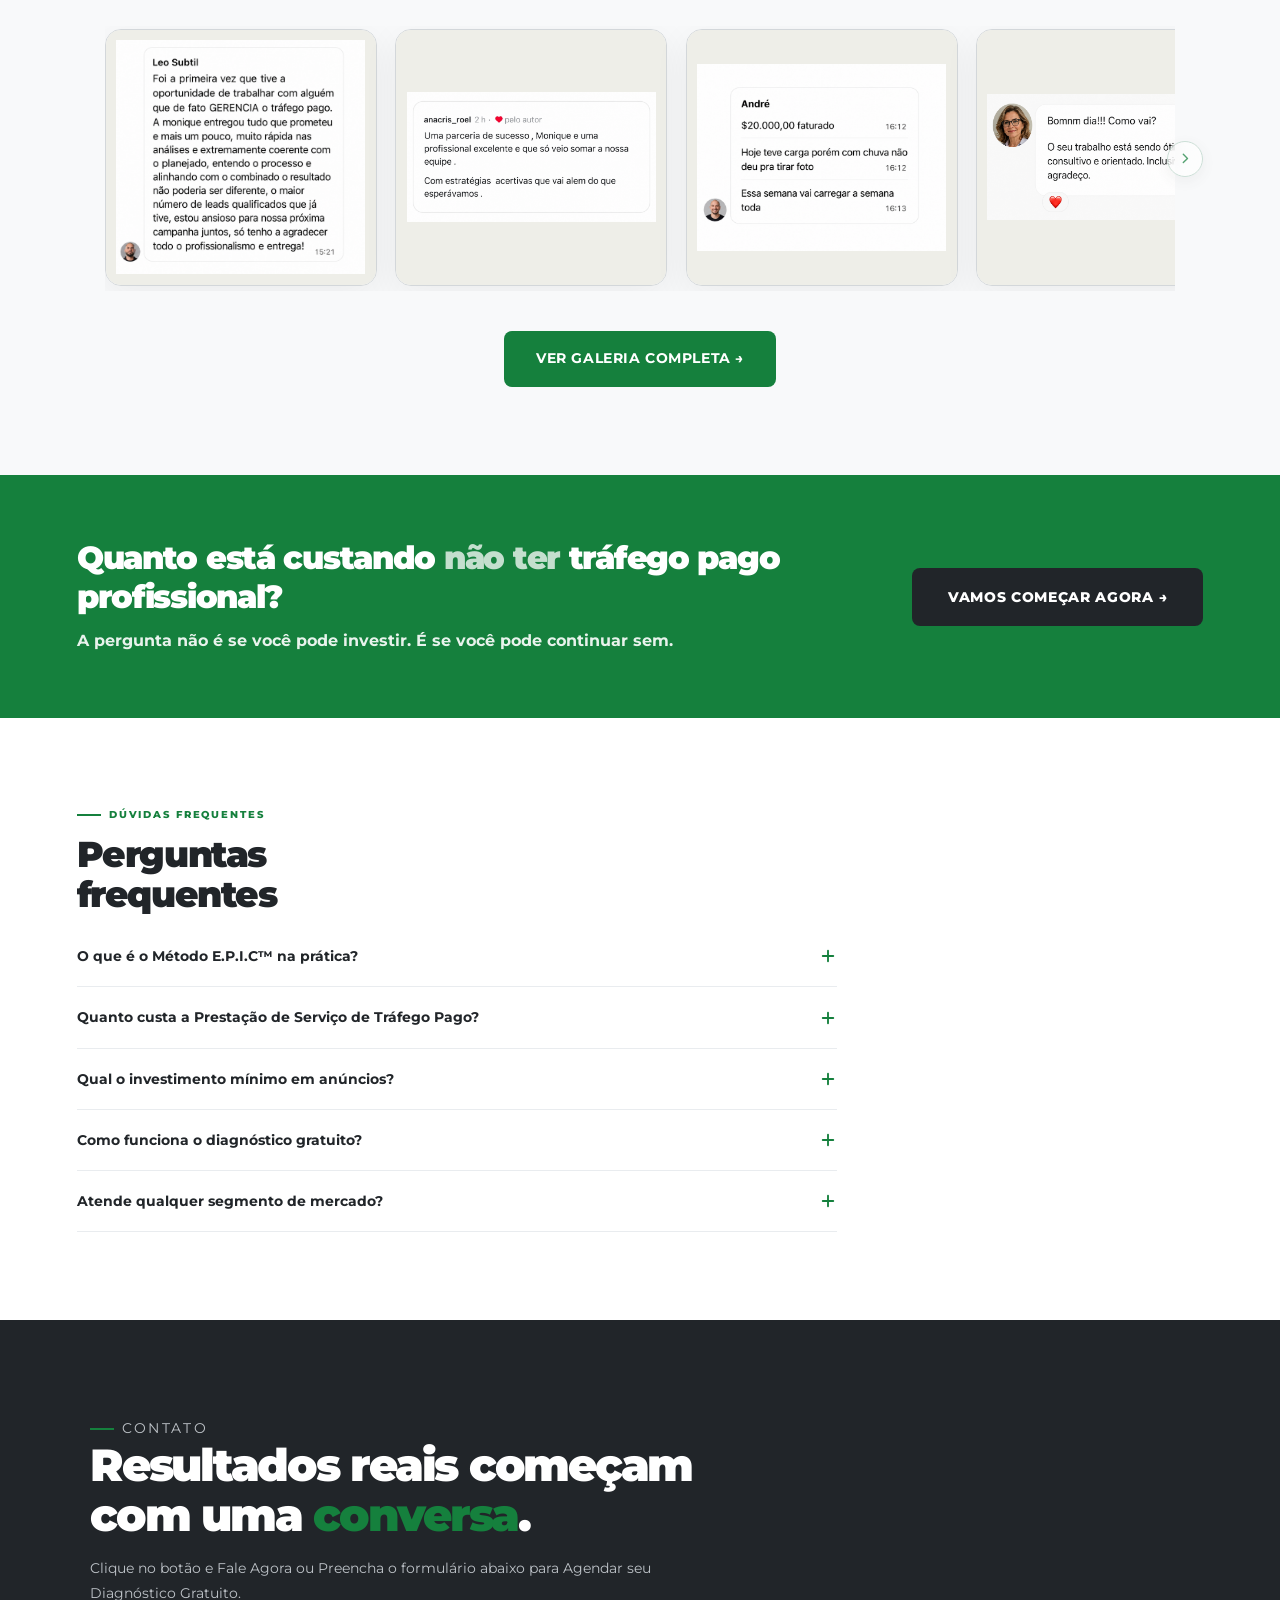
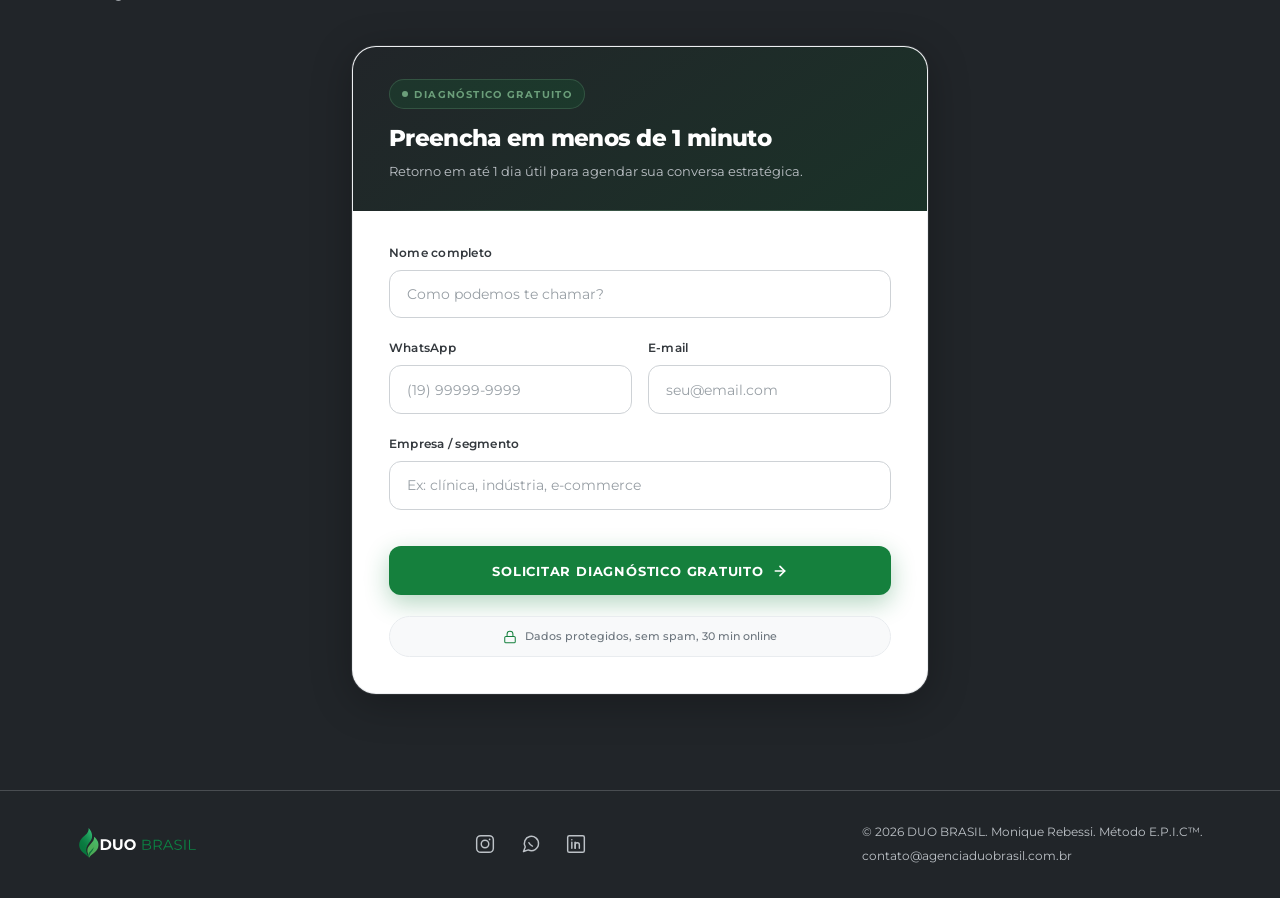
==== commit 32e28633: "Corrige hero no desktop e fundo transparente do logo VIA. Remove overlay que cortava a foto, ajusta " ====
--- a/index.html
+++ b/index.html
@@ -8,7 +8,7 @@
   <link rel="preconnect" href="https://fonts.googleapis.com">
   <link rel="preconnect" href="https://fonts.gstatic.com" crossorigin>
   <link href="https://fonts.googleapis.com/css2?family=Montserrat:wght@400;500;600;700;800;900&display=swap" rel="stylesheet">
-  <link rel="stylesheet" href="css/styles.css?v=75">
+  <link rel="stylesheet" href="css/styles.css?v=77">
   <link rel="icon" href="assets/favicon.svg?v=3" type="image/svg+xml">
   <link rel="apple-touch-icon" href="assets/favicon.svg?v=3">
 </head>
--- a/css/styles.css
+++ b/css/styles.css
@@ -226,7 +226,6 @@
   inset: 0;
   z-index: 0;
   pointer-events: none;
-  overflow: hidden;
 }
 
 .hero-bg img {
@@ -235,10 +234,8 @@
   display: block;
   width: 100%;
   height: 100%;
-  min-width: 100%;
-  min-height: 100%;
   object-fit: cover;
-  object-position: 65% center;
+  object-position: 72% center;
 }
 
 .hero-overlay {
@@ -246,13 +243,27 @@
   inset: 0;
   z-index: 1;
   pointer-events: none;
-  background: linear-gradient(
-    90deg,
-    color-mix(in srgb, var(--off-white) 96%, transparent) 0%,
-    color-mix(in srgb, var(--off-white) 84%, transparent) 34%,
-    color-mix(in srgb, var(--off-white) 45%, transparent) 52%,
-    transparent 68%
-  );
+}
+
+@media (min-width: 901px) {
+  .hero-section {
+    /* 16:9 da fotohero (1600×900) — evita corte vertical com cover */
+    min-height: max(520px, min(calc(100dvh - var(--nav-height)), 56.25vw));
+  }
+
+  .hero-overlay {
+    display: none;
+  }
+
+  .hero-left {
+    background: var(--off-white);
+    padding: 2rem 2.25rem;
+    max-width: min(580px, 48vw);
+  }
+
+  .hero-bg img {
+    object-position: 78% center;
+  }
 }
 
 .hero {
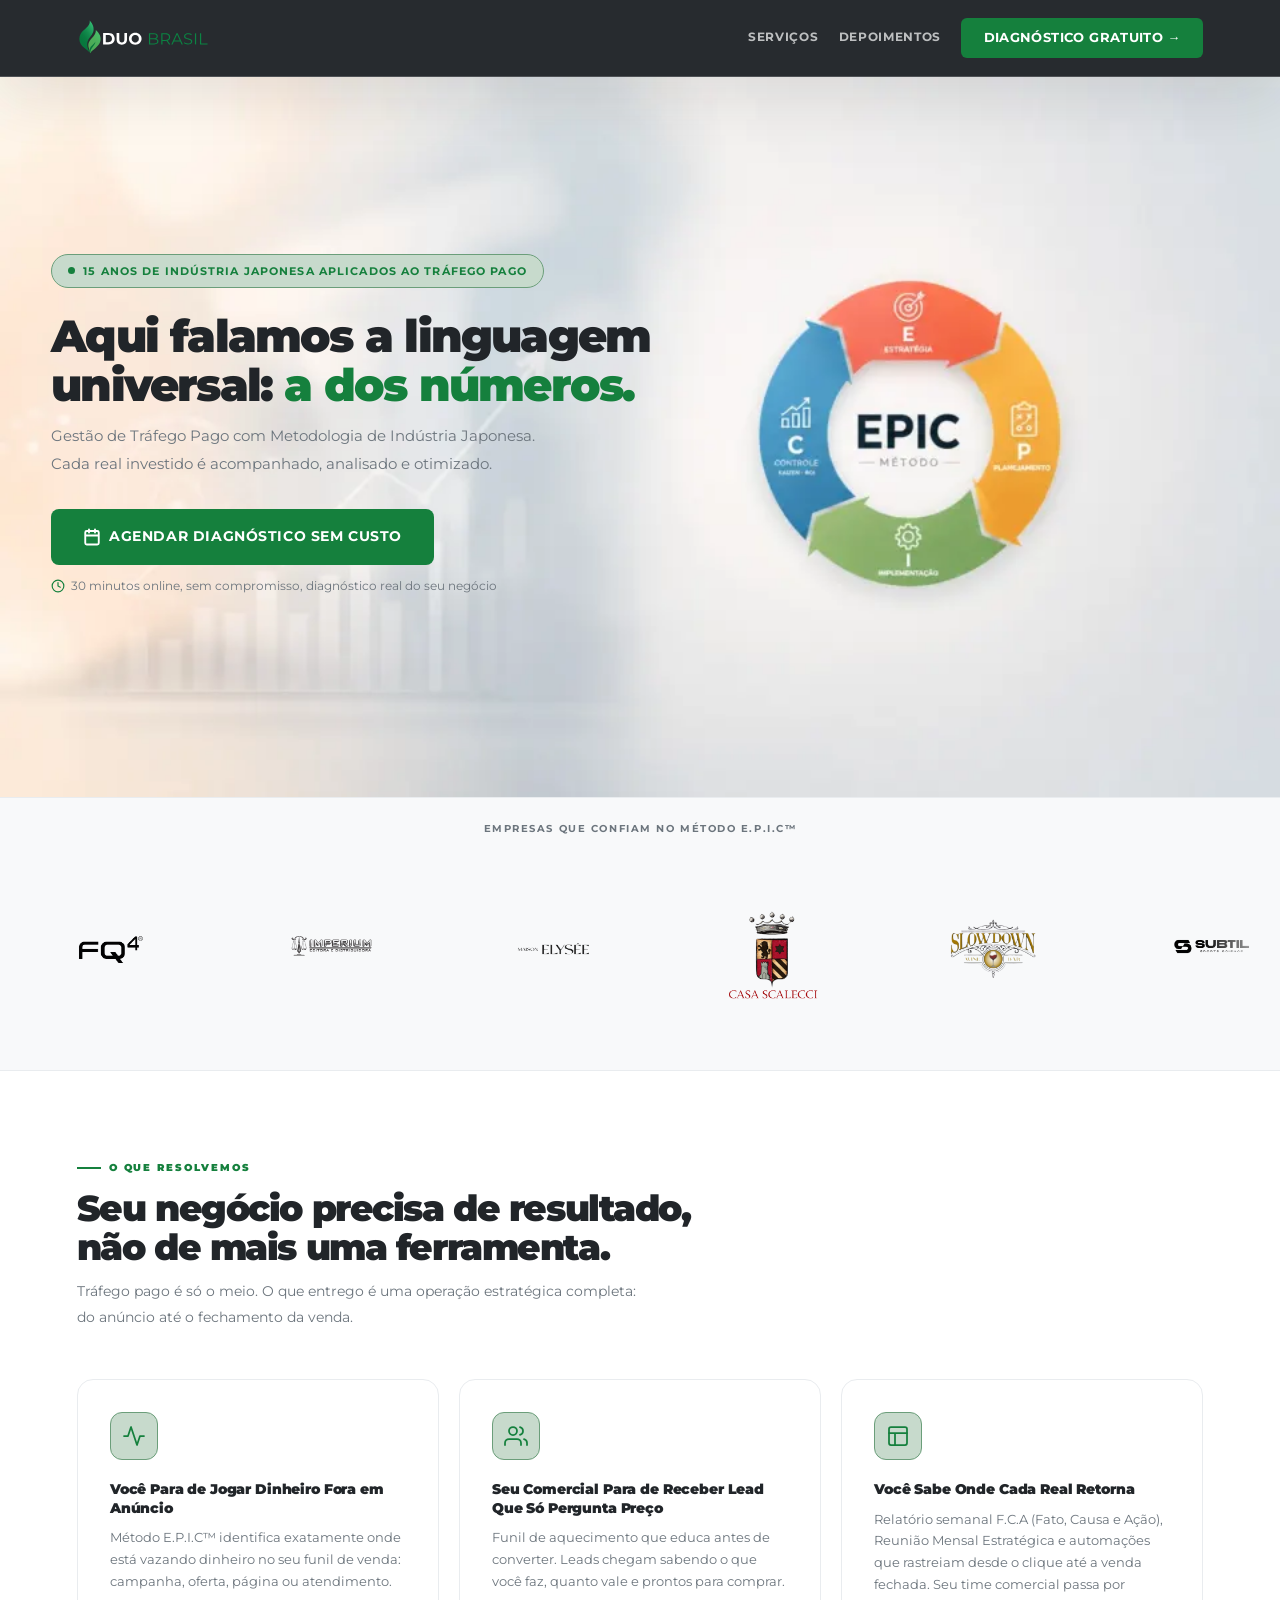
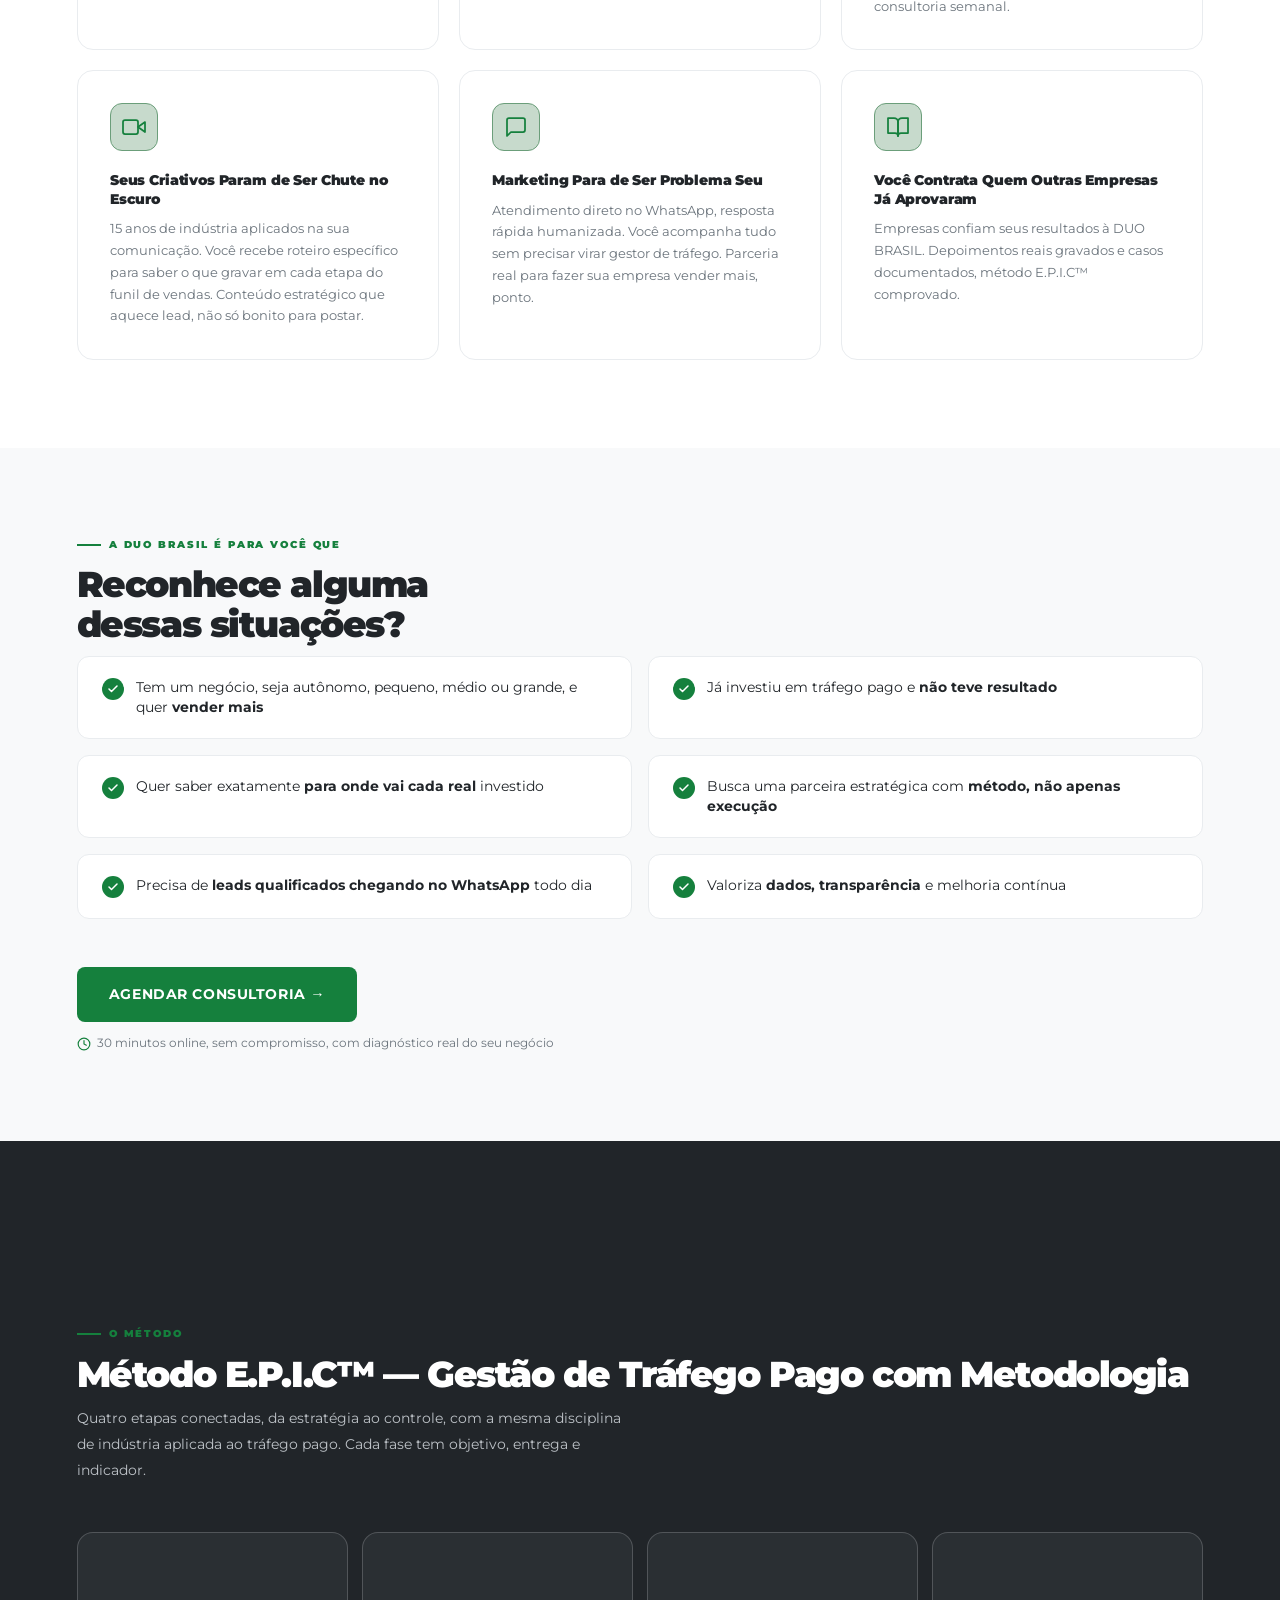
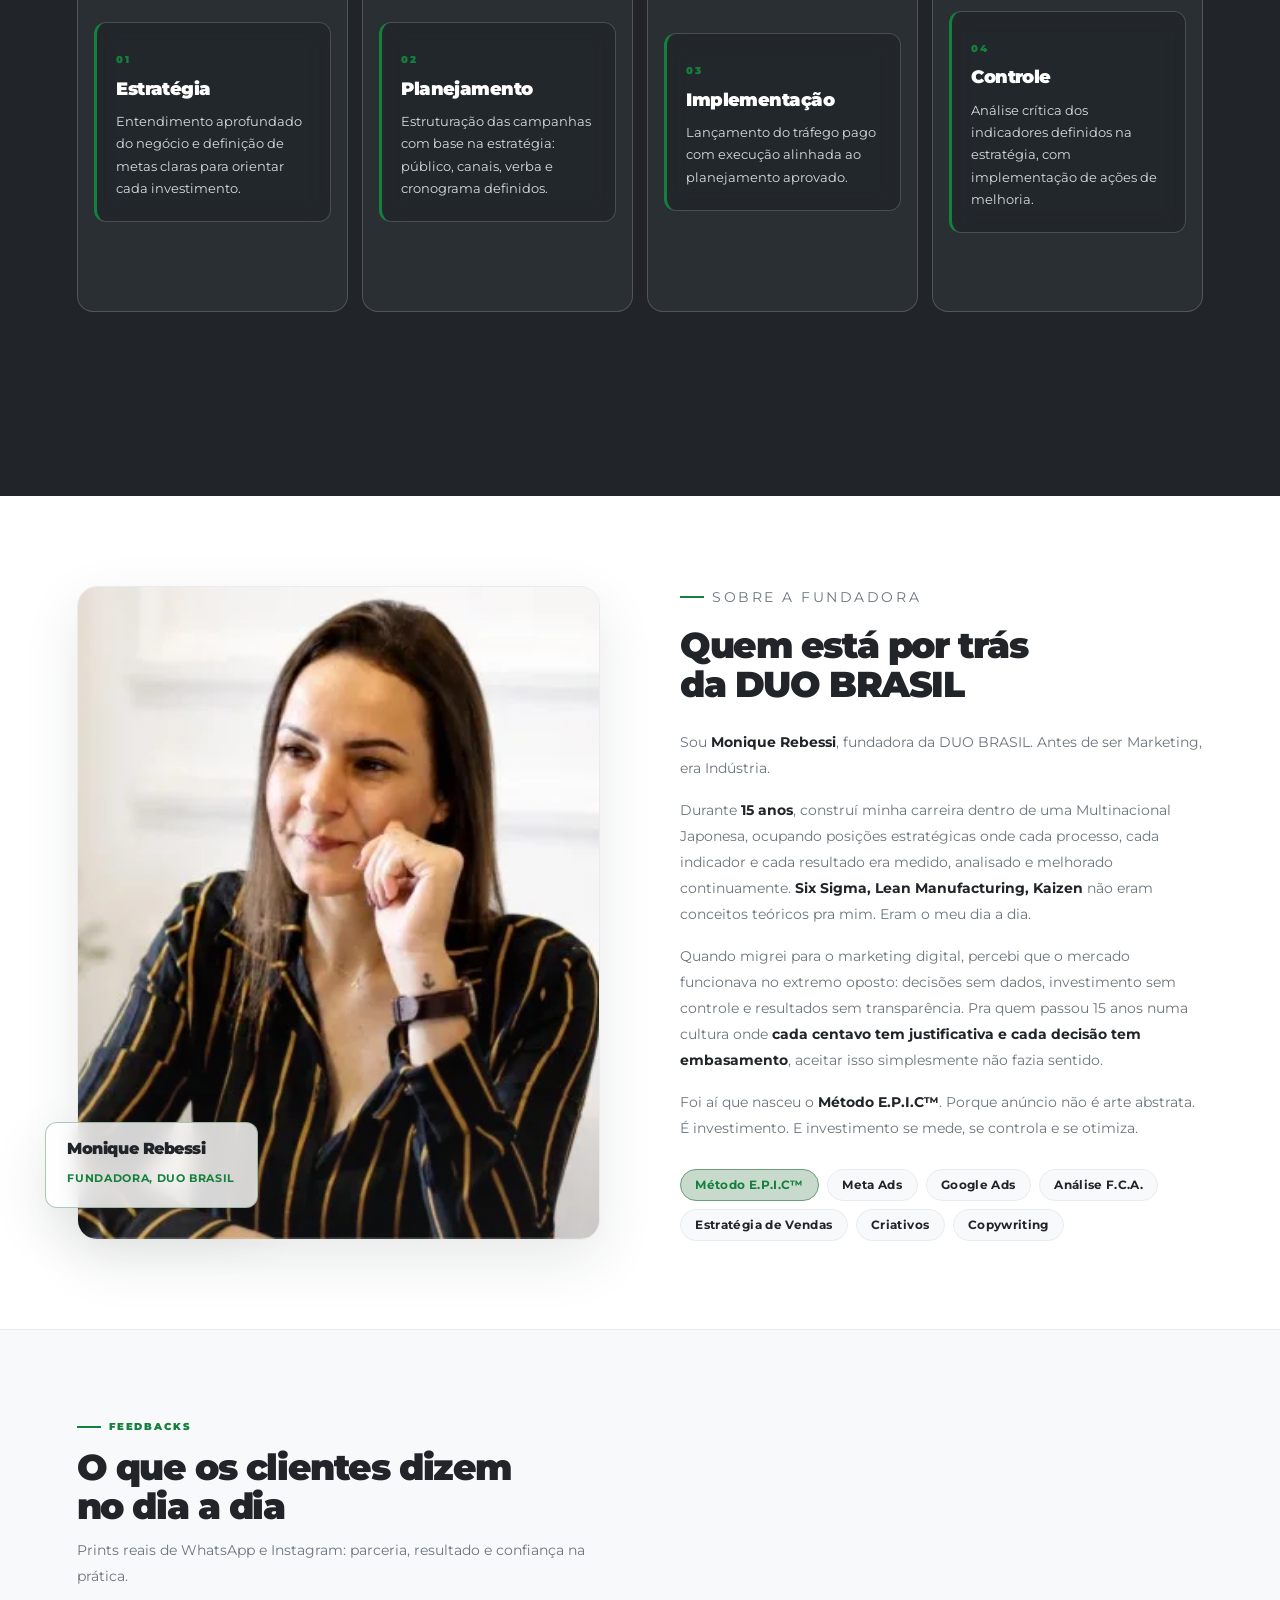
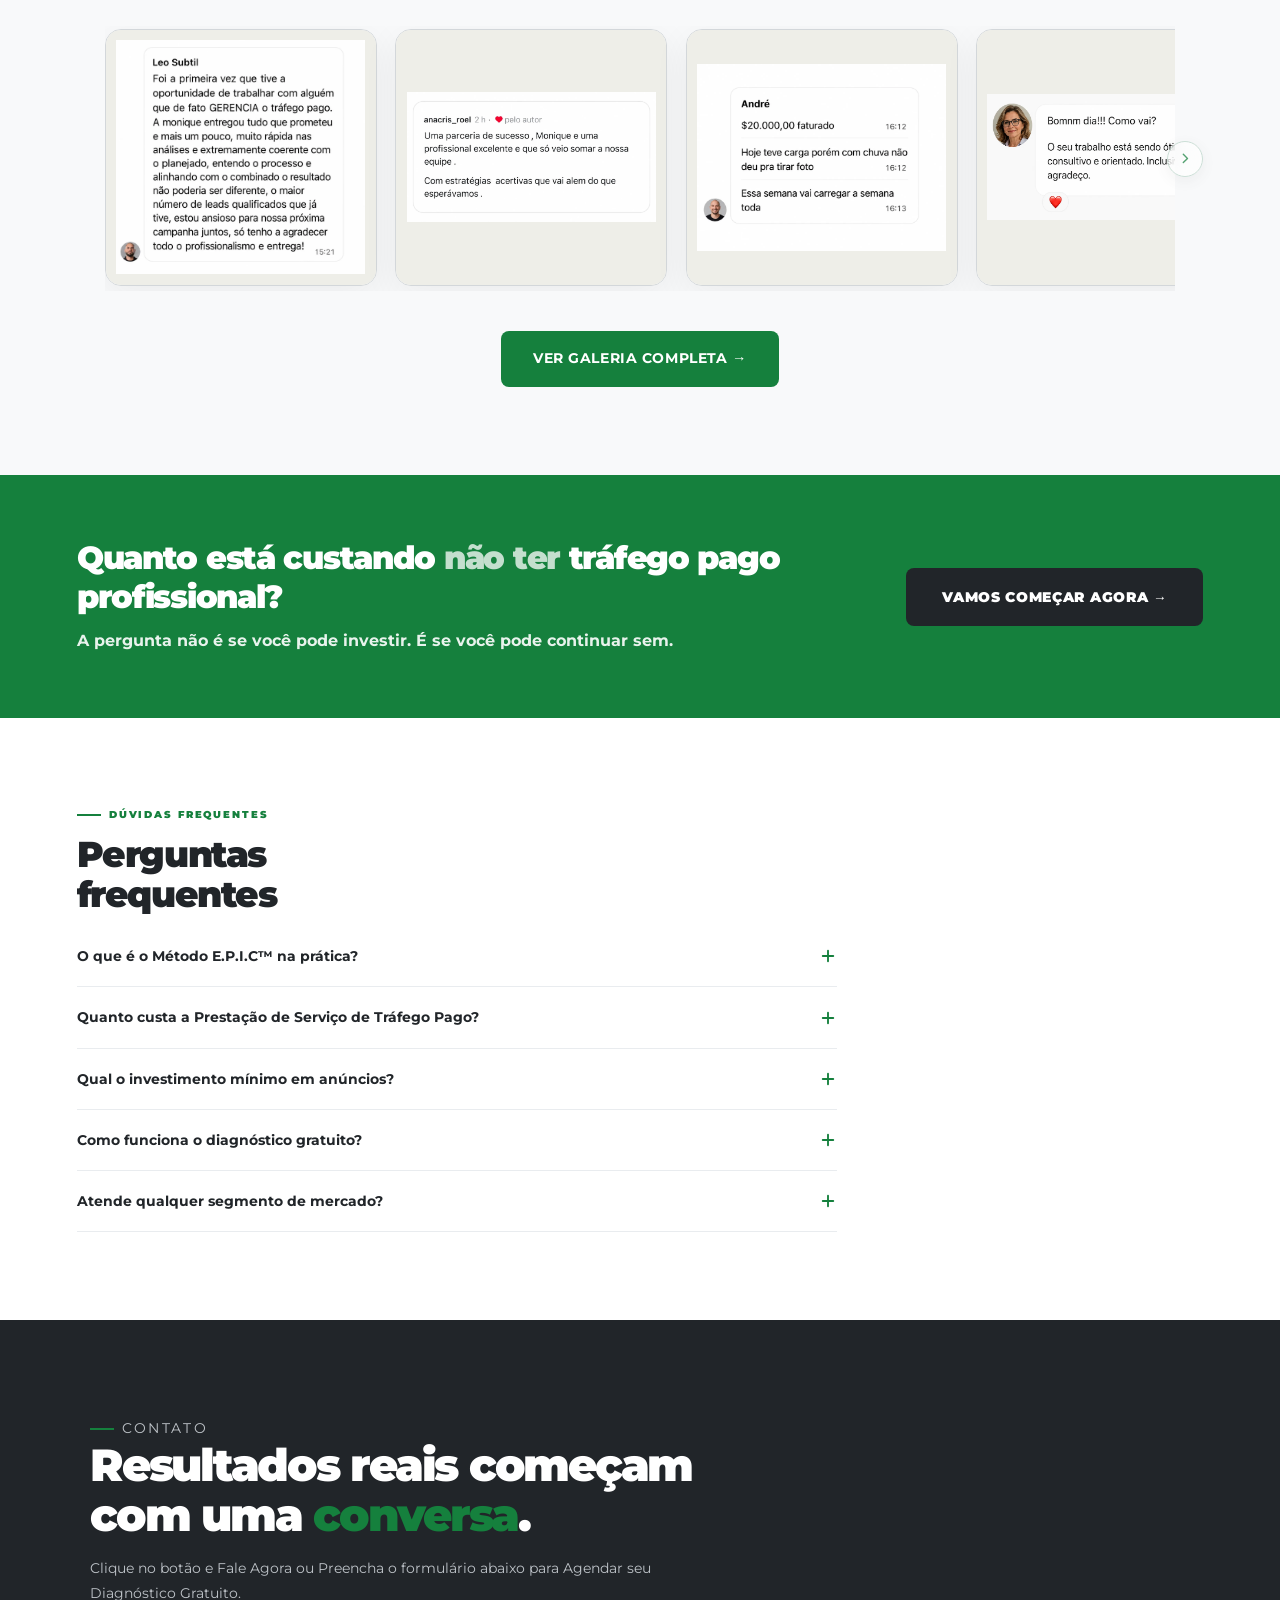
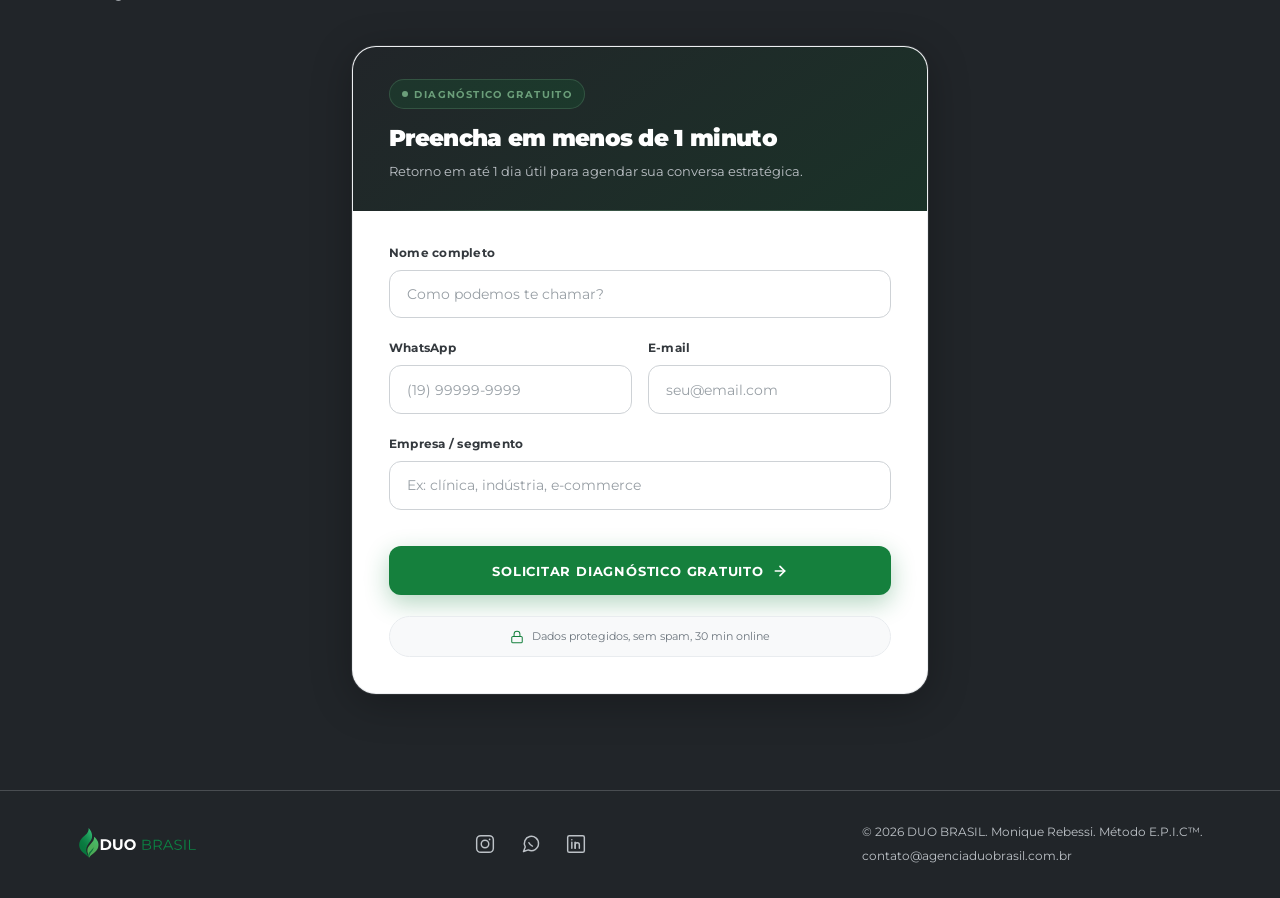
==== commit 24e52718: "Melhora LCP e FCP: hero responsivo, fontes locais e CSS crítico. Preload da imagem LCP por breakpoin" ====
--- a/index.html
+++ b/index.html
@@ -4,11 +4,22 @@
   <meta charset="UTF-8">
   <meta name="viewport" content="width=device-width, initial-scale=1.0">
   <title>DUO BRASIL | Método E.P.I.C™ | Tráfego Pago com Método de Indústria</title>
-  <meta name="description" content="Gestão de Tráfego Pago com Metodologia de Indústria Japonesa. Método E.P.I.C™: cada real investido tem um destino.">
-  <link rel="preconnect" href="https://fonts.googleapis.com">
-  <link rel="preconnect" href="https://fonts.gstatic.com" crossorigin>
-  <link href="https://fonts.googleapis.com/css2?family=Montserrat:wght@400;500;600;700;800;900&display=swap" rel="stylesheet">
-  <link rel="stylesheet" href="css/styles.css?v=77">
+  <meta name="description" content="Agência de Tráfego Pago profissional com Método E.P.I.C™. 15 anos de indústria japonesa aplicados ao Meta Ads e Google Ads. Relatório semanal, consultoria gratuita e resultado com dados reais.">
+  <link rel="canonical" href="https://agenciaduobrasil.com/">
+  <meta property="og:type" content="website">
+  <meta property="og:url" content="https://agenciaduobrasil.com/">
+  <meta property="og:title" content="DUO BRASIL | Método E.P.I.C™ | Tráfego Pago com Método de Indústria">
+  <meta property="og:description" content="Agência de Tráfego Pago profissional com Método E.P.I.C™. Gestão de Meta Ads e Google Ads com relatório semanal e consultoria gratuita.">
+  <meta property="og:image" content="https://agenciaduobrasil.com/assets/fotohero.webp">
+  <meta property="og:locale" content="pt_BR">
+  <link rel="preload" href="assets/fonts/montserrat-900-latin.woff2" as="font" type="font/woff2" crossorigin>
+  <link rel="preload" href="assets/fotohero-mobile.webp" as="image" type="image/webp" media="(max-width: 600px)" fetchpriority="high">
+  <link rel="preload" href="assets/fotohero-tablet.webp" as="image" type="image/webp" media="(min-width: 601px) and (max-width: 900px)" fetchpriority="high">
+  <link rel="preload" href="assets/fotohero.webp" as="image" type="image/webp" media="(min-width: 901px)" fetchpriority="high">
+  <link rel="stylesheet" href="css/fonts.css?v=1">
+  <link rel="stylesheet" href="css/critical.css?v=1">
+  <link rel="preload" href="css/styles.css?v=79" as="style" onload="this.onload=null;this.rel='stylesheet'">
+  <noscript><link rel="stylesheet" href="css/styles.css?v=79"></noscript>
   <link rel="icon" href="assets/favicon.svg?v=3" type="image/svg+xml">
   <link rel="apple-touch-icon" href="assets/favicon.svg?v=3">
 </head>
@@ -16,7 +27,7 @@
 
 <nav class="site-nav" id="site-nav" aria-label="Menu principal">
   <a href="index.html" class="nav-logo">
-    <img src="assets/logo.svg" alt="DUO BRASIL, Pense. Estruture. Cresça." class="logo-img" width="200" height="44">
+    <img src="assets/logo.svg" alt="DUO BRASIL agência de tráfego pago profissional" class="logo-img" width="200" height="44">
   </a>
 
   <button type="button" class="nav-toggle" aria-expanded="false" aria-controls="nav-menu" aria-label="Abrir menu">
@@ -28,6 +39,7 @@
   <div class="nav-right" id="nav-menu" aria-hidden="true">
     <p class="nav-menu-eyebrow">Navegação</p>
     <div class="nav-menu-links">
+      <a href="servicos.html" class="nav-link nav-link--menu-item">Serviços</a>
       <a href="depoimentos.html" class="nav-link nav-link--menu-item">Depoimentos</a>
       <a href="#contato" class="nav-link nav-link--menu nav-link--menu-item">Contato</a>
     </div>
@@ -39,7 +51,12 @@
 
 <section class="hero-section" aria-label="Apresentação">
   <div class="hero-bg" aria-hidden="true">
-    <img src="assets/fotohero.jpeg" alt="" width="1536" height="1024" fetchpriority="high" decoding="async">
+    <picture>
+      <source media="(max-width: 600px)" srcset="assets/fotohero-mobile.webp" type="image/webp" width="960" height="540">
+      <source media="(max-width: 900px)" srcset="assets/fotohero-tablet.webp" type="image/webp" width="1280" height="720">
+      <source srcset="assets/fotohero.webp" type="image/webp" width="1600" height="900">
+      <img src="assets/fotohero.jpeg" alt="Monique Rebessi fundadora DUO BRASIL gestão de tráfego pago" width="1600" height="900" fetchpriority="high" decoding="sync">
+    </picture>
   </div>
   <div class="hero-overlay" aria-hidden="true"></div>
   <div class="hero">
@@ -66,15 +83,15 @@
   <div class="logos-marquee">
     <div class="logos-marquee-track">
       <div class="logos-marquee-group">
-        <div class="logo-item"><img src="assets/logosCLientes/FQ4.png" alt="FQ4" loading="lazy" decoding="async"></div>
-        <div class="logo-item"><img src="assets/logosCLientes/IMPERIUM.png" alt="Imperium" loading="lazy" decoding="async"></div>
-        <div class="logo-item"><img src="assets/logosCLientes/MAISON.png" alt="Maison" loading="lazy" decoding="async"></div>
-        <div class="logo-item"><img src="assets/logosCLientes/SCALECCI.png" alt="Scalecci" loading="lazy" decoding="async"></div>
-        <div class="logo-item"><img src="assets/logosCLientes/SLOW.png" alt="Slow" loading="lazy" decoding="async"></div>
-        <div class="logo-item"><img src="assets/logosCLientes/SUBTIL.png" alt="Subtil" loading="lazy" decoding="async"></div>
-        <div class="logo-item"><img src="assets/logosCLientes/UP.png" alt="UP" loading="lazy" decoding="async"></div>
-        <div class="logo-item"><img src="assets/logosCLientes/VIA.png" alt="Via" loading="lazy" decoding="async"></div>
-        <div class="logo-item"><img src="assets/logosCLientes/WEB.png" alt="Web" loading="lazy" decoding="async"></div>
+        <div class="logo-item"><img src="assets/logosCLientes/FQ4.png" alt="cliente DUO BRASIL FQ4 gestão de tráfego pago" loading="lazy" decoding="async"></div>
+        <div class="logo-item"><img src="assets/logosCLientes/IMPERIUM.png" alt="cliente DUO BRASIL Imperium gestão de tráfego pago" loading="lazy" decoding="async"></div>
+        <div class="logo-item"><img src="assets/logosCLientes/MAISON.png" alt="cliente DUO BRASIL Maison gestão de tráfego pago" loading="lazy" decoding="async"></div>
+        <div class="logo-item"><img src="assets/logosCLientes/SCALECCI.png" alt="cliente DUO BRASIL Scalecci gestão de tráfego pago" loading="lazy" decoding="async"></div>
+        <div class="logo-item"><img src="assets/logosCLientes/SLOW.png" alt="cliente DUO BRASIL Slow gestão de tráfego pago" loading="lazy" decoding="async"></div>
+        <div class="logo-item"><img src="assets/logosCLientes/SUBTIL.png" alt="cliente DUO BRASIL Subtil gestão de tráfego pago" loading="lazy" decoding="async"></div>
+        <div class="logo-item"><img src="assets/logosCLientes/UP.png" alt="cliente DUO BRASIL UP gestão de tráfego pago" loading="lazy" decoding="async"></div>
+        <div class="logo-item"><img src="assets/logosCLientes/VIA.png" alt="cliente DUO BRASIL Via gestão de tráfego pago" loading="lazy" decoding="async"></div>
+        <div class="logo-item"><img src="assets/logosCLientes/WEB.png" alt="cliente DUO BRASIL Web gestão de tráfego pago" loading="lazy" decoding="async"></div>
       </div>
       <div class="logos-marquee-group" aria-hidden="true">
         <div class="logo-item"><img src="assets/logosCLientes/FQ4.png" alt="" loading="lazy" decoding="async"></div>
@@ -186,7 +203,7 @@
 <div class="epic-wrap">
   <div class="section">
     <p class="section-tag">O método</p>
-    <h2 class="section-title" style="color:#fff;">Método E.P.I.C™</h2>
+    <h2 class="section-title" style="color:#fff;">Método E.P.I.C™ — Gestão de Tráfego Pago com Metodologia</h2>
     <p class="section-sub">Quatro etapas conectadas, da estratégia ao controle, com a mesma disciplina de indústria aplicada ao tráfego pago. Cada fase tem objetivo, entrega e indicador.</p>
     <div class="epic-grid">
       <div class="epic-card">
@@ -230,7 +247,10 @@
     <div class="about-grid">
       <div class="about-img-wrap">
         <div class="about-img-frame">
-          <img src="assets/foto2.jpeg" alt="Monique Rebessi, fundadora da DUO BRASIL" class="about-img" width="480" height="600" loading="lazy">
+          <picture>
+            <source srcset="assets/foto2.webp" type="image/webp">
+            <img src="assets/foto2.jpeg" alt="Monique Rebessi estrategista digital 15 anos indústria japonesa" class="about-img" width="480" height="600" loading="lazy" decoding="async">
+          </picture>
           <div class="about-img-bg" aria-hidden="true"></div>
         </div>
         <div class="about-tag-float">
@@ -272,32 +292,50 @@
       <div class="feedbacks-grid" data-carousel-track tabindex="0" aria-label="Galeria de feedbacks com rolagem lateral">
       <figure class="feedback-shot">
         <div class="feedback-shot-visual">
-          <img src="assets/feedbacksimg/feedback-leo-subtil.png" alt="Feedback de Leo Subtil sobre a gestão de tráfego pago com a Monique" width="640" height="400" loading="lazy">
+          <picture>
+            <source srcset="assets/feedbacksimg/feedback-leo-subtil.webp" type="image/webp">
+            <img src="assets/feedbacksimg/feedback-leo-subtil.png" alt="depoimento cliente DUO BRASIL resultado tráfego pago" width="640" height="400" loading="lazy" decoding="async">
+          </picture>
         </div>
       </figure>
       <figure class="feedback-shot">
         <div class="feedback-shot-visual">
-          <img src="assets/feedbacksimg/feedback-anacris.png" alt="Feedback de anacris_roel sobre parceria de sucesso com a Monique" width="640" height="320" loading="lazy">
+          <picture>
+            <source srcset="assets/feedbacksimg/feedback-anacris.webp" type="image/webp">
+            <img src="assets/feedbacksimg/feedback-anacris.png" alt="depoimento cliente DUO BRASIL resultado tráfego pago" width="640" height="320" loading="lazy" decoding="async">
+          </picture>
         </div>
       </figure>
       <figure class="feedback-shot">
         <div class="feedback-shot-visual">
-          <img src="assets/feedbacksimg/feedback-andre.png" alt="Feedback do André, R$ 20.000 faturados na semana" width="640" height="360" loading="lazy">
+          <picture>
+            <source srcset="assets/feedbacksimg/feedback-andre.webp" type="image/webp">
+            <img src="assets/feedbacksimg/feedback-andre.png" alt="depoimento cliente DUO BRASIL resultado tráfego pago" width="640" height="360" loading="lazy" decoding="async">
+          </picture>
         </div>
       </figure>
       <figure class="feedback-shot">
         <div class="feedback-shot-visual">
-          <img src="assets/feedbacksimg/feedback-consultivo.png" alt="Cliente elogia trabalho consultivo e orientado da DUO BRASIL" width="640" height="340" loading="lazy">
+          <picture>
+            <source srcset="assets/feedbacksimg/feedback-consultivo.webp" type="image/webp">
+            <img src="assets/feedbacksimg/feedback-consultivo.png" alt="depoimento cliente DUO BRASIL resultado tráfego pago" width="640" height="340" loading="lazy" decoding="async">
+          </picture>
         </div>
       </figure>
       <figure class="feedback-shot">
         <div class="feedback-shot-visual">
-          <img src="assets/feedbacksimg/feedback-astrid.png" alt="Feedback da Astrid, primeira encomenda do Canadá" width="640" height="320" loading="lazy">
+          <picture>
+            <source srcset="assets/feedbacksimg/feedback-astrid.webp" type="image/webp">
+            <img src="assets/feedbacksimg/feedback-astrid.png" alt="depoimento cliente DUO BRASIL resultado tráfego pago" width="640" height="320" loading="lazy" decoding="async">
+          </picture>
         </div>
       </figure>
       <figure class="feedback-shot">
         <div class="feedback-shot-visual">
-          <img src="assets/feedbacksimg/feedback-01.png" alt="Cliente agradece volume de trabalho e resultados na semana" width="640" height="300" loading="lazy">
+          <picture>
+            <source srcset="assets/feedbacksimg/feedback-01.webp" type="image/webp">
+            <img src="assets/feedbacksimg/feedback-01.png" alt="depoimento cliente DUO BRASIL resultado tráfego pago" width="640" height="300" loading="lazy" decoding="async">
+          </picture>
         </div>
       </figure>
       </div>
@@ -427,7 +465,7 @@
 
 <footer>
   <div class="footer-logo">
-    <img src="assets/logo.svg" alt="DUO BRASIL" class="logo-img logo-img--footer" width="180" height="40">
+    <img src="assets/logo.svg" alt="DUO BRASIL agência de tráfego pago profissional" class="logo-img logo-img--footer" width="180" height="40">
   </div>
   <div class="footer-social" aria-label="Redes sociais">
     <a href="https://www.instagram.com/monique.rebessi" class="footer-social-link" target="_blank" rel="noopener noreferrer" aria-label="Instagram">
@@ -458,6 +496,13 @@
   </div>
 </footer>
 
-<script src="js/main.js?v=10"></script>
+<script type="application/ld+json">
+{"@context":"https://schema.org","@type":"ProfessionalService","name":"DUO BRASIL","alternateName":["Agência DUO BRASIL","DUO BRASIL tráfego pago"],"url":"https://agenciaduobrasil.com/","logo":"https://agenciaduobrasil.com/assets/logo.svg","image":"https://agenciaduobrasil.com/assets/fotohero.webp","description":"Agência de tráfego pago profissional com Método E.P.I.C™. Gestão de Meta Ads e Google Ads com relatório semanal.","telephone":"+55-19-99355-2609","email":"contato@agenciaduobrasil.com.br","founder":{"@type":"Person","name":"Monique Rebessi"},"areaServed":{"@type":"Country","name":"Brasil"},"sameAs":["https://www.instagram.com/monique.rebessi","https://www.linkedin.com/in/monique-rebessi-02a312223/"],"knowsAbout":["Gestão de tráfego pago","Meta Ads","Google Ads","Marketing digital","Método E.P.I.C","Lean Manufacturing","Kaizen","Six Sigma"]}
+</script>
+<script type="application/ld+json">
+{"@context":"https://schema.org","@type":"FAQPage","mainEntity":[{"@type":"Question","name":"O que é o Método E.P.I.C™ na prática?","acceptedAnswer":{"@type":"Answer","text":"É uma metodologia de gestão de tráfego pago baseada nos princípios industriais japoneses (Six Sigma, Lean, Kaizen). Cada campanha é estruturada, cada indicador é acompanhado diariamente e toda semana existe uma otimização. Nenhuma decisão é tomada sem embasamento em dados."}},{"@type":"Question","name":"Quanto custa a Prestação de Serviço de Tráfego Pago?","acceptedAnswer":{"@type":"Answer","text":"Cada empresa tem seu cenário único: concorrência, ticket médio, margem, público e objetivos diferentes. Por isso oferecemos consultoria estratégica sem custo para entender sua realidade e desenhar o investimento ideal. O valor da gestão sempre representa uma fração do retorno que você vai ter."}},{"@type":"Question","name":"Qual o investimento mínimo em anúncios?","acceptedAnswer":{"@type":"Answer","text":"Trabalhamos com negócios de diferentes portes. O investimento mínimo em verba de anúncios recomendado varia conforme o segmento e os objetivos. No diagnóstico gratuito você recebe uma recomendação personalizada para o seu caso."}},{"@type":"Question","name":"Como funciona o diagnóstico gratuito?","acceptedAnswer":{"@type":"Answer","text":"É uma reunião online de 30 minutos, sem custo e sem compromisso. Analisamos sua situação atual, seus objetivos e identificamos os principais pontos de melhoria. Você sai com um diagnóstico real, independente de contratar ou não."}},{"@type":"Question","name":"Atende qualquer segmento de mercado?","acceptedAnswer":{"@type":"Answer","text":"Sim. Atendemos Empresas Físicas, Empresas Online/E-commerces, Prestadores de Serviços e Profissionais Liberais. O Método E.P.I.C é adaptável a qualquer segmento, pois parte de dados e do comportamento do seu cliente, não de fórmulas genéricas."}}]}
+</script>
+<script defer src="js/analytics.js?v=1"></script>
+<script defer src="js/main.js?v=11"></script>
 </body>
 </html>
--- a/css/fonts.css
+++ b/css/fonts.css
@@ -0,0 +1,54 @@
+/* Montserrat — latin + latin-ext (pt-BR), hospedado localmente */
+@font-face {
+  font-family: 'Montserrat';
+  font-style: normal;
+  font-weight: 400;
+  font-display: swap;
+  src: url('../assets/fonts/montserrat-latin.woff2') format('woff2');
+  unicode-range: U+0000-00FF, U+0131, U+0152-0153, U+02BB-02BC, U+02C6, U+02DA, U+02DC, U+0304, U+0308, U+0329, U+2000-206F, U+20AC, U+2122, U+2191, U+2193, U+2212, U+2215, U+FEFF, U+FFFD;
+}
+
+@font-face {
+  font-family: 'Montserrat';
+  font-style: normal;
+  font-weight: 700;
+  font-display: swap;
+  src: url('../assets/fonts/montserrat-700-latin.woff2') format('woff2');
+  unicode-range: U+0000-00FF, U+0131, U+0152-0153, U+02BB-02BC, U+02C6, U+02DA, U+02DC, U+0304, U+0308, U+0329, U+2000-206F, U+20AC, U+2122, U+2191, U+2193, U+2212, U+2215, U+FEFF, U+FFFD;
+}
+
+@font-face {
+  font-family: 'Montserrat';
+  font-style: normal;
+  font-weight: 900;
+  font-display: swap;
+  src: url('../assets/fonts/montserrat-900-latin.woff2') format('woff2');
+  unicode-range: U+0000-00FF, U+0131, U+0152-0153, U+02BB-02BC, U+02C6, U+02DA, U+02DC, U+0304, U+0308, U+0329, U+2000-206F, U+20AC, U+2122, U+2191, U+2193, U+2212, U+2215, U+FEFF, U+FFFD;
+}
+
+@font-face {
+  font-family: 'Montserrat';
+  font-style: normal;
+  font-weight: 400;
+  font-display: swap;
+  src: url('../assets/fonts/montserrat-latin-ext.woff2') format('woff2');
+  unicode-range: U+0100-02BA, U+02BD-02C5, U+02C7-02CC, U+02CE-02D7, U+02DD-02FF, U+0304, U+0308, U+0329, U+1D00-1DBF, U+1E00-1E9F, U+1EF2-1EFF, U+2020, U+20A0-20AB, U+20AD-20C0, U+2113, U+2C60-2C7F, U+A720-A7FF;
+}
+
+@font-face {
+  font-family: 'Montserrat';
+  font-style: normal;
+  font-weight: 700;
+  font-display: swap;
+  src: url('../assets/fonts/montserrat-latin-ext.woff2') format('woff2');
+  unicode-range: U+0100-02BA, U+02BD-02C5, U+02C7-02CC, U+02CE-02D7, U+02DD-02FF, U+0304, U+0308, U+0329, U+1D00-1DBF, U+1E00-1E9F, U+1EF2-1EFF, U+2020, U+20A0-20AB, U+20AD-20C0, U+2113, U+2C60-2C7F, U+A720-A7FF;
+}
+
+@font-face {
+  font-family: 'Montserrat';
+  font-style: normal;
+  font-weight: 900;
+  font-display: swap;
+  src: url('../assets/fonts/montserrat-latin-ext.woff2') format('woff2');
+  unicode-range: U+0100-02BA, U+02BD-02C5, U+02C7-02CC, U+02CE-02D7, U+02DD-02FF, U+0304, U+0308, U+0329, U+1D00-1DBF, U+1E00-1E9F, U+1EF2-1EFF, U+2020, U+20A0-20AB, U+20AD-20C0, U+2113, U+2C60-2C7F, U+A720-A7FF;
+}
--- a/css/critical.css
+++ b/css/critical.css
@@ -0,0 +1,197 @@
+/* Above-the-fold: home hero + nav (carregado inline na index) */
+*, *::before, *::after { box-sizing: border-box; margin: 0; padding: 0; }
+
+:root {
+  --green: #15803D;
+  --dark: #212529;
+  --off-white: #F8F9FA;
+  --white: #ffffff;
+  --green-dark: #0D4A26;
+  --green-light: #6B9E7A;
+  --green-soft: color-mix(in srgb, #6B9E7A 38%, #ffffff);
+  --gray-light: #E9ECEF;
+  --gray-mid: #6C757D;
+  --border-on-dark: color-mix(in srgb, #E9ECEF 20%, transparent);
+  --text-secondary: #6C757D;
+  --nav-bg: color-mix(in srgb, #212529 97%, transparent);
+  --nav-border: var(--border-on-dark);
+  --nav-height: calc(2rem + 44px + 1px);
+  --shadow-soft: 0 20px 56px color-mix(in srgb, #212529 10%, transparent);
+}
+
+body {
+  font-family: 'Montserrat', system-ui, -apple-system, 'Segoe UI', sans-serif;
+  background: var(--off-white);
+  color: var(--dark);
+  font-size: 16px;
+  line-height: 1.65;
+  overflow-x: hidden;
+}
+
+.site-nav {
+  position: fixed;
+  top: 0;
+  left: 0;
+  right: 0;
+  z-index: 210;
+  display: flex;
+  align-items: center;
+  justify-content: space-between;
+  padding: 1rem 6vw;
+  background: var(--nav-bg);
+  backdrop-filter: blur(16px);
+  border-bottom: 1px solid var(--nav-border);
+  box-shadow: var(--shadow-soft);
+}
+
+.nav-right { display: flex; align-items: center; gap: 1.25rem; }
+
+.nav-link {
+  color: color-mix(in srgb, var(--off-white) 72%, transparent);
+  text-decoration: none;
+  font-size: 0.72rem;
+  font-weight: 700;
+  text-transform: uppercase;
+  letter-spacing: 0.06em;
+}
+
+.nav-logo { display: flex; align-items: center; text-decoration: none; }
+
+.logo-img {
+  display: block;
+  height: 44px;
+  width: auto;
+  max-width: min(220px, 55vw);
+  object-fit: contain;
+}
+
+.nav-cta {
+  background: var(--green);
+  color: #fff;
+  text-decoration: none;
+  font-weight: 700;
+  font-size: 0.8rem;
+  padding: 0.6rem 1.4rem;
+  border-radius: 6px;
+  text-transform: uppercase;
+}
+
+.nav-menu-eyebrow,
+.nav-toggle,
+.nav-overlay,
+.nav-cta--direct { display: none; }
+
+.nav-menu-links { display: flex; align-items: center; gap: 1.25rem; }
+
+.hero-section {
+  position: relative;
+  isolation: isolate;
+  overflow: hidden;
+  margin-top: var(--nav-height);
+  min-height: max(560px, calc(100dvh - var(--nav-height)));
+  display: flex;
+  align-items: center;
+}
+
+.hero-bg {
+  position: absolute;
+  inset: 0;
+  z-index: 0;
+  pointer-events: none;
+}
+
+.hero-bg picture {
+  position: absolute;
+  inset: 0;
+  display: block;
+  width: 100%;
+  height: 100%;
+}
+
+.hero-bg img {
+  position: absolute;
+  inset: 0;
+  display: block;
+  width: 100%;
+  height: 100%;
+  object-fit: cover;
+  object-position: 72% center;
+}
+
+.hero-overlay {
+  position: absolute;
+  inset: 0;
+  z-index: 1;
+  pointer-events: none;
+}
+
+.hero {
+  position: relative;
+  z-index: 2;
+  width: 100%;
+  padding: 2.5rem max(5vw, 1.25rem) 4rem max(4vw, 1.25rem);
+  max-width: 1280px;
+  margin: 0 auto;
+}
+
+.hero-left { max-width: min(600px, 100%); }
+
+.hero-badge {
+  display: inline-flex;
+  align-items: center;
+  gap: 8px;
+  background: var(--green-soft);
+  border: 1px solid #6B9E7A;
+  color: var(--green);
+  font-size: 0.7rem;
+  font-weight: 700;
+  letter-spacing: 0.1em;
+  text-transform: uppercase;
+  padding: 0.4rem 1rem;
+  border-radius: 100px;
+  margin-bottom: 1.5rem;
+}
+
+.hero h1 {
+  font-size: clamp(2rem, 3.5vw, 3.2rem);
+  font-weight: 900;
+  line-height: 1.1;
+  letter-spacing: -0.04em;
+  color: var(--dark);
+}
+
+.hero h1 .accent { color: var(--green); }
+
+.hero-sub {
+  font-size: 0.95rem;
+  color: var(--text-secondary);
+  margin-top: 1rem;
+  max-width: 480px;
+}
+
+@media (max-width: 900px) {
+  .hero-section { min-height: auto; align-items: stretch; }
+  .hero-bg img { object-position: 88% center; }
+  .hero-overlay {
+    background: linear-gradient(
+      180deg,
+      color-mix(in srgb, var(--off-white) 94%, transparent) 0%,
+      color-mix(in srgb, var(--off-white) 88%, transparent) 55%,
+      color-mix(in srgb, var(--dark) 20%, transparent) 100%
+    );
+  }
+  .hero { padding: 2rem 6vw 3rem; }
+}
+
+@media (min-width: 901px) {
+  .hero-section {
+    min-height: max(520px, min(calc(100dvh - var(--nav-height)), 56.25vw));
+  }
+  .hero-overlay { display: none; }
+  .hero-left {
+    background: var(--off-white);
+    padding: 2rem 2.25rem;
+    max-width: min(580px, 48vw);
+  }
+  .hero-bg img { object-position: 78% center; }
+}
--- a/css/styles.css
+++ b/css/styles.css
@@ -226,6 +226,14 @@
   inset: 0;
   z-index: 0;
   pointer-events: none;
+}
+
+.hero-bg picture {
+  position: absolute;
+  inset: 0;
+  display: block;
+  width: 100%;
+  height: 100%;
 }
 
 .hero-bg img {
@@ -347,7 +355,7 @@
 .hero-note {
   font-size: 0.72rem;
   color: var(--text-secondary);
-  font-weight: 500;
+  font-weight: 400;
   display: flex;
   align-items: center;
   gap: 6px;
@@ -365,7 +373,7 @@
 }
 .stat strong span { color: var(--green); }
 .stat small {
-  font-size: 0.7rem; font-weight: 600; color: var(--text-secondary);
+  font-size: 0.7rem; font-weight: 700; color: var(--text-secondary);
   text-transform: uppercase; letter-spacing: 0.08em;
 }
 
@@ -604,7 +612,7 @@
   display: flex; align-items: center; justify-content: center; flex-shrink: 0; margin-top: 1px;
 }
 .check-dot svg { width: 12px; height: 12px; stroke: #fff; fill: none; stroke-width: 3; stroke-linecap: round; stroke-linejoin: round; }
-.check-item span { font-size: 0.85rem; font-weight: 500; color: var(--dark); line-height: 1.5; }
+.check-item span { font-size: 0.85rem; font-weight: 400; color: var(--dark); line-height: 1.5; }
 
 .section-title { color: var(--dark); }
 .solve-card h4 { color: var(--dark); }
@@ -616,6 +624,12 @@
 .about-img-wrap {
   position: relative;
 }
+.about-img-frame picture {
+  display: block;
+  width: 100%;
+  height: 100%;
+}
+
 .about-img-frame {
   border-radius: 20px;
   aspect-ratio: 4/5;
@@ -656,7 +670,7 @@
   margin-bottom: 0.35rem;
 }
 .about-tag-float span {
-  font-size: 0.68rem; font-weight: 600; color: var(--green);
+  font-size: 0.68rem; font-weight: 700; color: var(--green);
   text-transform: uppercase; letter-spacing: 0.06em; line-height: 1.4;
 }
 
@@ -740,7 +754,7 @@
 .cases-highlight-card-head p {
   font-size: 0.82rem;
   color: var(--text-on-dark);
-  font-weight: 500;
+  font-weight: 400;
 }
 
 .cases-highlight-metrics {
@@ -827,7 +841,7 @@
   display: block;
   font-size: 0.72rem;
   color: var(--text-on-dark);
-  font-weight: 500;
+  font-weight: 400;
   margin-top: 0.1rem;
 }
 .cases-highlight-card-link {
@@ -876,7 +890,7 @@
 .cases-highlight-chip-text {
   font-size: 0.78rem;
   color: var(--text-on-dark);
-  font-weight: 500;
+  font-weight: 400;
   line-height: 1.4;
 }
 .cases-highlight-chip-text strong {
@@ -885,7 +899,7 @@
 }
 .cases-highlight-chip--video .cases-highlight-chip-text {
   color: #fff;
-  font-weight: 600;
+  font-weight: 700;
 }
 
 /* ─── FEEDBACKS (prints clientes) ─────────────── */
@@ -944,6 +958,14 @@
   background: #eeeee8;
   box-sizing: border-box;
 }
+.feedback-shot picture {
+  display: flex;
+  align-items: center;
+  justify-content: center;
+  max-width: 100%;
+  max-height: 100%;
+}
+
 .feedback-shot img {
   display: block;
   max-width: 100%;
@@ -1229,7 +1251,7 @@
 .form-group label {
   display: block;
   font-size: 0.75rem;
-  font-weight: 600;
+  font-weight: 700;
   color: color-mix(in srgb, var(--dark) 75%, var(--gray-mid));
   margin-bottom: 0.45rem;
   letter-spacing: 0.02em;
@@ -1242,7 +1264,7 @@
   border-radius: 12px;
   font-family: 'Montserrat', sans-serif;
   font-size: 0.9rem;
-  font-weight: 500;
+  font-weight: 400;
   color: var(--dark);
   background: var(--white);
   outline: none;
@@ -1338,7 +1360,7 @@
   padding: 0.65rem 1rem;
   font-size: 0.68rem;
   color: var(--text-secondary);
-  font-weight: 500;
+  font-weight: 400;
   background: var(--off-white);
   border-radius: 100px;
   border: 1px solid var(--border);
@@ -1725,3 +1747,115 @@
 @media (min-width: 601px) and (max-width: 900px) {
   .cases-highlight-metrics { grid-template-columns: repeat(3, 1fr); }
 }
+
+/* ─── Página Serviços ───────────────────────────── */
+.page-servicos { padding-top: 5.5rem; }
+
+.servicos-hero {
+  max-width: 1280px;
+  margin: 0 auto;
+  padding: 4rem 6vw 2.5rem;
+}
+
+.servicos-hero h1 {
+  font-size: clamp(2rem, 3.5vw, 3rem);
+  font-weight: 900;
+  letter-spacing: -0.04em;
+  line-height: 1.1;
+  color: var(--dark);
+  margin-bottom: 0.75rem;
+}
+
+.servicos-hero h1 .accent { color: var(--green); }
+
+.servicos-hero-lead {
+  font-size: 0.95rem;
+  color: var(--text-secondary);
+  max-width: 640px;
+  line-height: 1.8;
+}
+
+.servicos-grid {
+  display: grid;
+  grid-template-columns: repeat(2, 1fr);
+  gap: 1.25rem;
+}
+
+.servico-card {
+  background: var(--white);
+  border: 1px solid var(--border);
+  border-radius: 16px;
+  padding: 1.75rem;
+  box-shadow: var(--shadow-soft);
+}
+
+.servico-card h3 {
+  font-size: 1.05rem;
+  font-weight: 800;
+  color: var(--dark);
+  margin-bottom: 0.65rem;
+  letter-spacing: -0.02em;
+}
+
+.servico-card p {
+  font-size: 0.88rem;
+  color: var(--text-secondary);
+  line-height: 1.75;
+  margin-bottom: 0.75rem;
+}
+
+.servico-card ul {
+  margin: 0;
+  padding-left: 1.1rem;
+  font-size: 0.85rem;
+  color: var(--text-secondary);
+  line-height: 1.7;
+}
+
+.servico-card li + li { margin-top: 0.35rem; }
+
+.servicos-nicho {
+  background: var(--off-white);
+  padding: 3.5rem 0 4rem;
+}
+
+.servicos-nicho-inner {
+  max-width: 1280px;
+  margin: 0 auto;
+  padding: 0 6vw;
+}
+
+.servicos-tags {
+  display: flex;
+  flex-wrap: wrap;
+  gap: 0.5rem;
+  margin-top: 1rem;
+}
+
+.servicos-tags .spec-tag { font-size: 0.72rem; }
+
+.servicos-cta-band {
+  background: var(--dark);
+  padding: 3.5rem 6vw;
+  text-align: center;
+}
+
+.servicos-cta-band h2 {
+  font-size: clamp(1.5rem, 2.5vw, 2rem);
+  font-weight: 900;
+  color: #fff;
+  margin-bottom: 0.75rem;
+  letter-spacing: -0.03em;
+}
+
+.servicos-cta-band p {
+  color: var(--text-on-dark);
+  font-size: 0.9rem;
+  max-width: 520px;
+  margin: 0 auto 1.5rem;
+  line-height: 1.75;
+}
+
+@media (max-width: 768px) {
+  .servicos-grid { grid-template-columns: 1fr; }
+}
--- a/css/styles.css
+++ b/css/styles.css
@@ -226,6 +226,14 @@
   inset: 0;
   z-index: 0;
   pointer-events: none;
+}
+
+.hero-bg picture {
+  position: absolute;
+  inset: 0;
+  display: block;
+  width: 100%;
+  height: 100%;
 }
 
 .hero-bg img {
@@ -347,7 +355,7 @@
 .hero-note {
   font-size: 0.72rem;
   color: var(--text-secondary);
-  font-weight: 500;
+  font-weight: 400;
   display: flex;
   align-items: center;
   gap: 6px;
@@ -365,7 +373,7 @@
 }
 .stat strong span { color: var(--green); }
 .stat small {
-  font-size: 0.7rem; font-weight: 600; color: var(--text-secondary);
+  font-size: 0.7rem; font-weight: 700; color: var(--text-secondary);
   text-transform: uppercase; letter-spacing: 0.08em;
 }
 
@@ -604,7 +612,7 @@
   display: flex; align-items: center; justify-content: center; flex-shrink: 0; margin-top: 1px;
 }
 .check-dot svg { width: 12px; height: 12px; stroke: #fff; fill: none; stroke-width: 3; stroke-linecap: round; stroke-linejoin: round; }
-.check-item span { font-size: 0.85rem; font-weight: 500; color: var(--dark); line-height: 1.5; }
+.check-item span { font-size: 0.85rem; font-weight: 400; color: var(--dark); line-height: 1.5; }
 
 .section-title { color: var(--dark); }
 .solve-card h4 { color: var(--dark); }
@@ -616,6 +624,12 @@
 .about-img-wrap {
   position: relative;
 }
+.about-img-frame picture {
+  display: block;
+  width: 100%;
+  height: 100%;
+}
+
 .about-img-frame {
   border-radius: 20px;
   aspect-ratio: 4/5;
@@ -656,7 +670,7 @@
   margin-bottom: 0.35rem;
 }
 .about-tag-float span {
-  font-size: 0.68rem; font-weight: 600; color: var(--green);
+  font-size: 0.68rem; font-weight: 700; color: var(--green);
   text-transform: uppercase; letter-spacing: 0.06em; line-height: 1.4;
 }
 
@@ -740,7 +754,7 @@
 .cases-highlight-card-head p {
   font-size: 0.82rem;
   color: var(--text-on-dark);
-  font-weight: 500;
+  font-weight: 400;
 }
 
 .cases-highlight-metrics {
@@ -827,7 +841,7 @@
   display: block;
   font-size: 0.72rem;
   color: var(--text-on-dark);
-  font-weight: 500;
+  font-weight: 400;
   margin-top: 0.1rem;
 }
 .cases-highlight-card-link {
@@ -876,7 +890,7 @@
 .cases-highlight-chip-text {
   font-size: 0.78rem;
   color: var(--text-on-dark);
-  font-weight: 500;
+  font-weight: 400;
   line-height: 1.4;
 }
 .cases-highlight-chip-text strong {
@@ -885,7 +899,7 @@
 }
 .cases-highlight-chip--video .cases-highlight-chip-text {
   color: #fff;
-  font-weight: 600;
+  font-weight: 700;
 }
 
 /* ─── FEEDBACKS (prints clientes) ─────────────── */
@@ -944,6 +958,14 @@
   background: #eeeee8;
   box-sizing: border-box;
 }
+.feedback-shot picture {
+  display: flex;
+  align-items: center;
+  justify-content: center;
+  max-width: 100%;
+  max-height: 100%;
+}
+
 .feedback-shot img {
   display: block;
   max-width: 100%;
@@ -1229,7 +1251,7 @@
 .form-group label {
   display: block;
   font-size: 0.75rem;
-  font-weight: 600;
+  font-weight: 700;
   color: color-mix(in srgb, var(--dark) 75%, var(--gray-mid));
   margin-bottom: 0.45rem;
   letter-spacing: 0.02em;
@@ -1242,7 +1264,7 @@
   border-radius: 12px;
   font-family: 'Montserrat', sans-serif;
   font-size: 0.9rem;
-  font-weight: 500;
+  font-weight: 400;
   color: var(--dark);
   background: var(--white);
   outline: none;
@@ -1338,7 +1360,7 @@
   padding: 0.65rem 1rem;
   font-size: 0.68rem;
   color: var(--text-secondary);
-  font-weight: 500;
+  font-weight: 400;
   background: var(--off-white);
   border-radius: 100px;
   border: 1px solid var(--border);
@@ -1725,3 +1747,115 @@
 @media (min-width: 601px) and (max-width: 900px) {
   .cases-highlight-metrics { grid-template-columns: repeat(3, 1fr); }
 }
+
+/* ─── Página Serviços ───────────────────────────── */
+.page-servicos { padding-top: 5.5rem; }
+
+.servicos-hero {
+  max-width: 1280px;
+  margin: 0 auto;
+  padding: 4rem 6vw 2.5rem;
+}
+
+.servicos-hero h1 {
+  font-size: clamp(2rem, 3.5vw, 3rem);
+  font-weight: 900;
+  letter-spacing: -0.04em;
+  line-height: 1.1;
+  color: var(--dark);
+  margin-bottom: 0.75rem;
+}
+
+.servicos-hero h1 .accent { color: var(--green); }
+
+.servicos-hero-lead {
+  font-size: 0.95rem;
+  color: var(--text-secondary);
+  max-width: 640px;
+  line-height: 1.8;
+}
+
+.servicos-grid {
+  display: grid;
+  grid-template-columns: repeat(2, 1fr);
+  gap: 1.25rem;
+}
+
+.servico-card {
+  background: var(--white);
+  border: 1px solid var(--border);
+  border-radius: 16px;
+  padding: 1.75rem;
+  box-shadow: var(--shadow-soft);
+}
+
+.servico-card h3 {
+  font-size: 1.05rem;
+  font-weight: 800;
+  color: var(--dark);
+  margin-bottom: 0.65rem;
+  letter-spacing: -0.02em;
+}
+
+.servico-card p {
+  font-size: 0.88rem;
+  color: var(--text-secondary);
+  line-height: 1.75;
+  margin-bottom: 0.75rem;
+}
+
+.servico-card ul {
+  margin: 0;
+  padding-left: 1.1rem;
+  font-size: 0.85rem;
+  color: var(--text-secondary);
+  line-height: 1.7;
+}
+
+.servico-card li + li { margin-top: 0.35rem; }
+
+.servicos-nicho {
+  background: var(--off-white);
+  padding: 3.5rem 0 4rem;
+}
+
+.servicos-nicho-inner {
+  max-width: 1280px;
+  margin: 0 auto;
+  padding: 0 6vw;
+}
+
+.servicos-tags {
+  display: flex;
+  flex-wrap: wrap;
+  gap: 0.5rem;
+  margin-top: 1rem;
+}
+
+.servicos-tags .spec-tag { font-size: 0.72rem; }
+
+.servicos-cta-band {
+  background: var(--dark);
+  padding: 3.5rem 6vw;
+  text-align: center;
+}
+
+.servicos-cta-band h2 {
+  font-size: clamp(1.5rem, 2.5vw, 2rem);
+  font-weight: 900;
+  color: #fff;
+  margin-bottom: 0.75rem;
+  letter-spacing: -0.03em;
+}
+
+.servicos-cta-band p {
+  color: var(--text-on-dark);
+  font-size: 0.9rem;
+  max-width: 520px;
+  margin: 0 auto 1.5rem;
+  line-height: 1.75;
+}
+
+@media (max-width: 768px) {
+  .servicos-grid { grid-template-columns: 1fr; }
+}
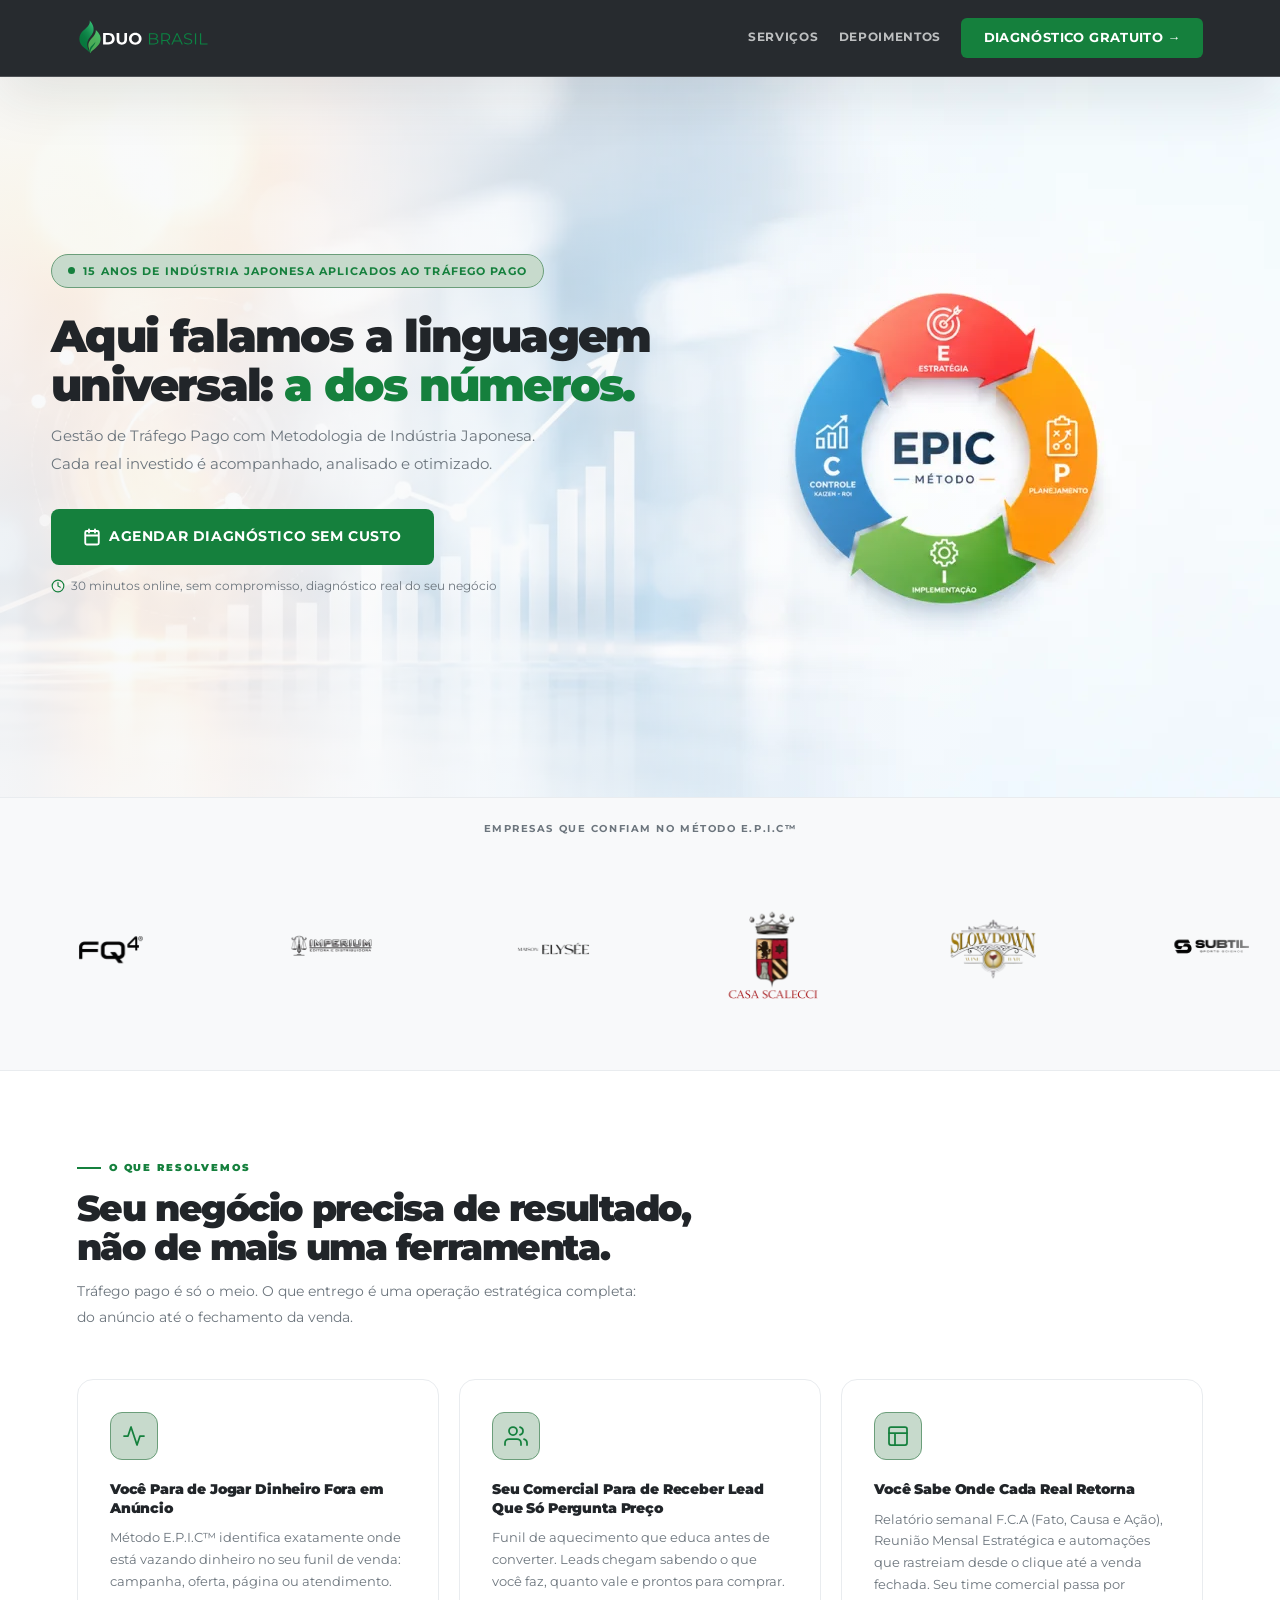
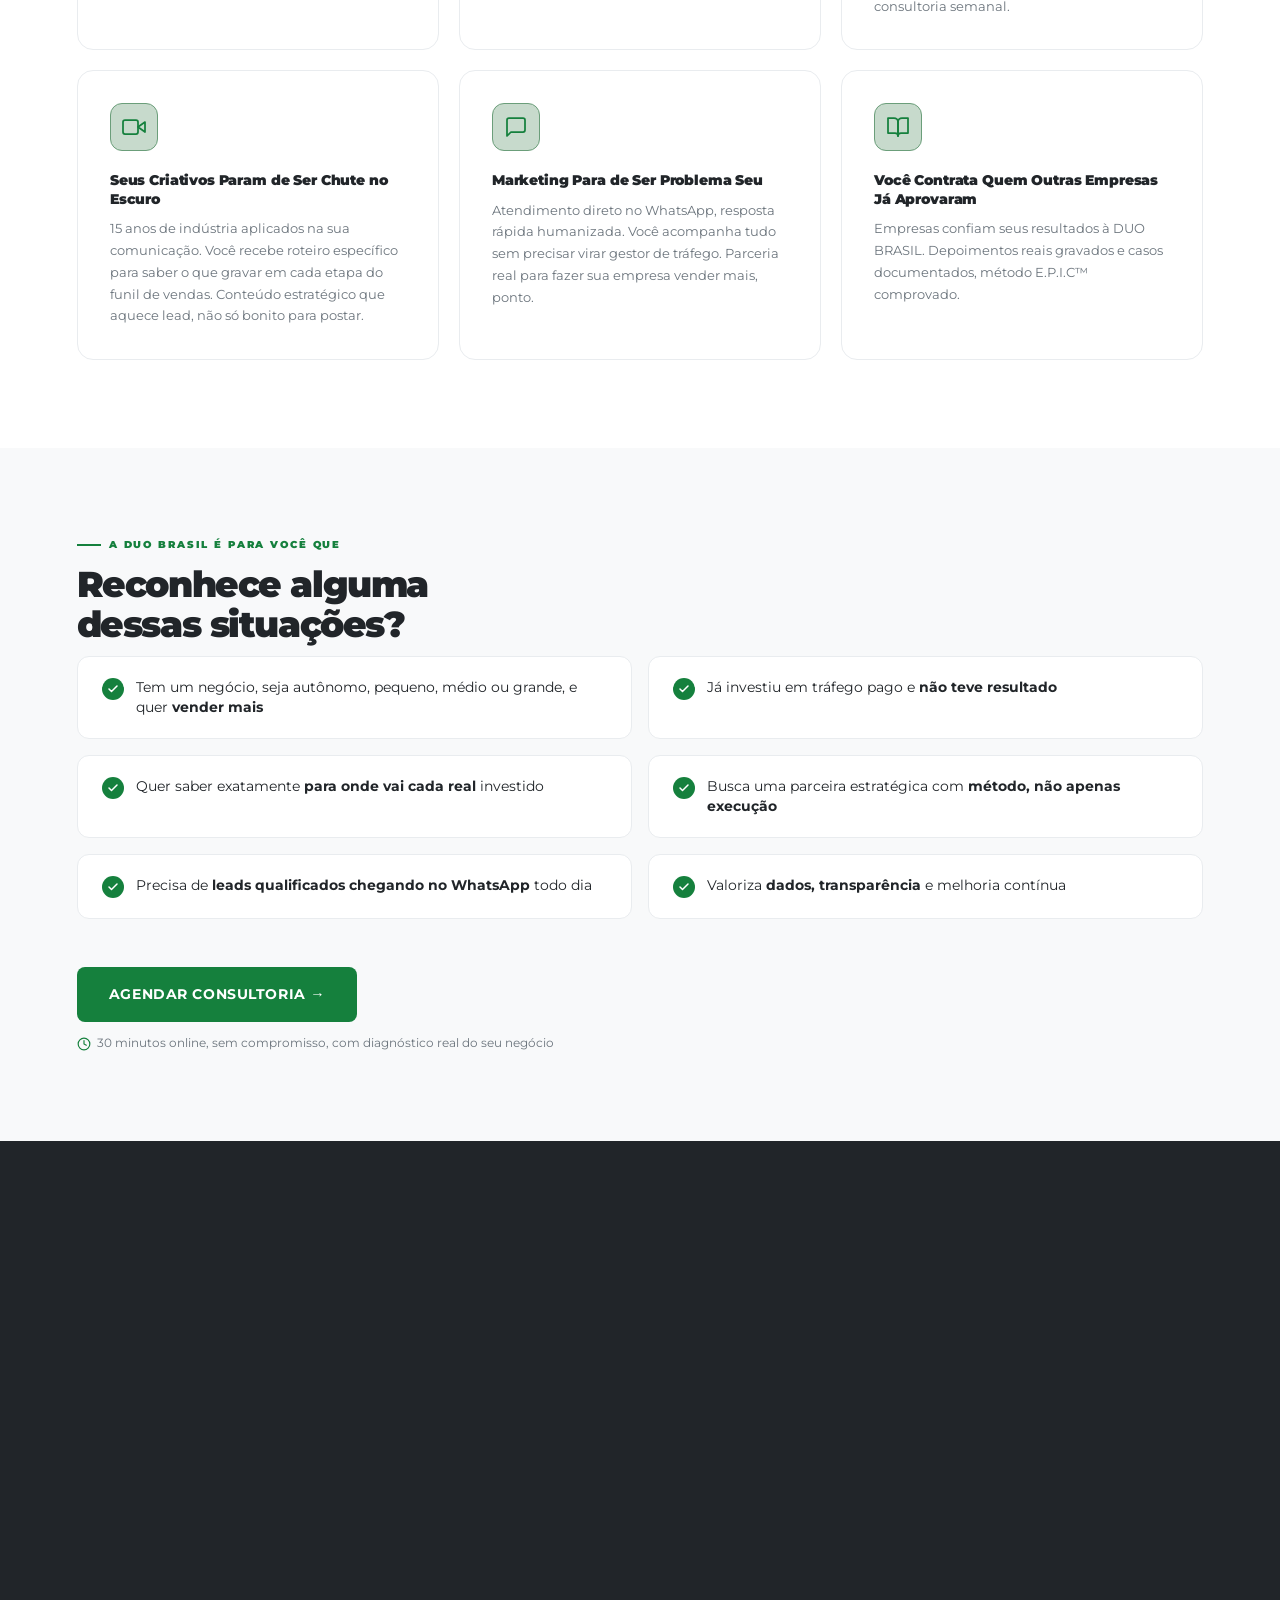
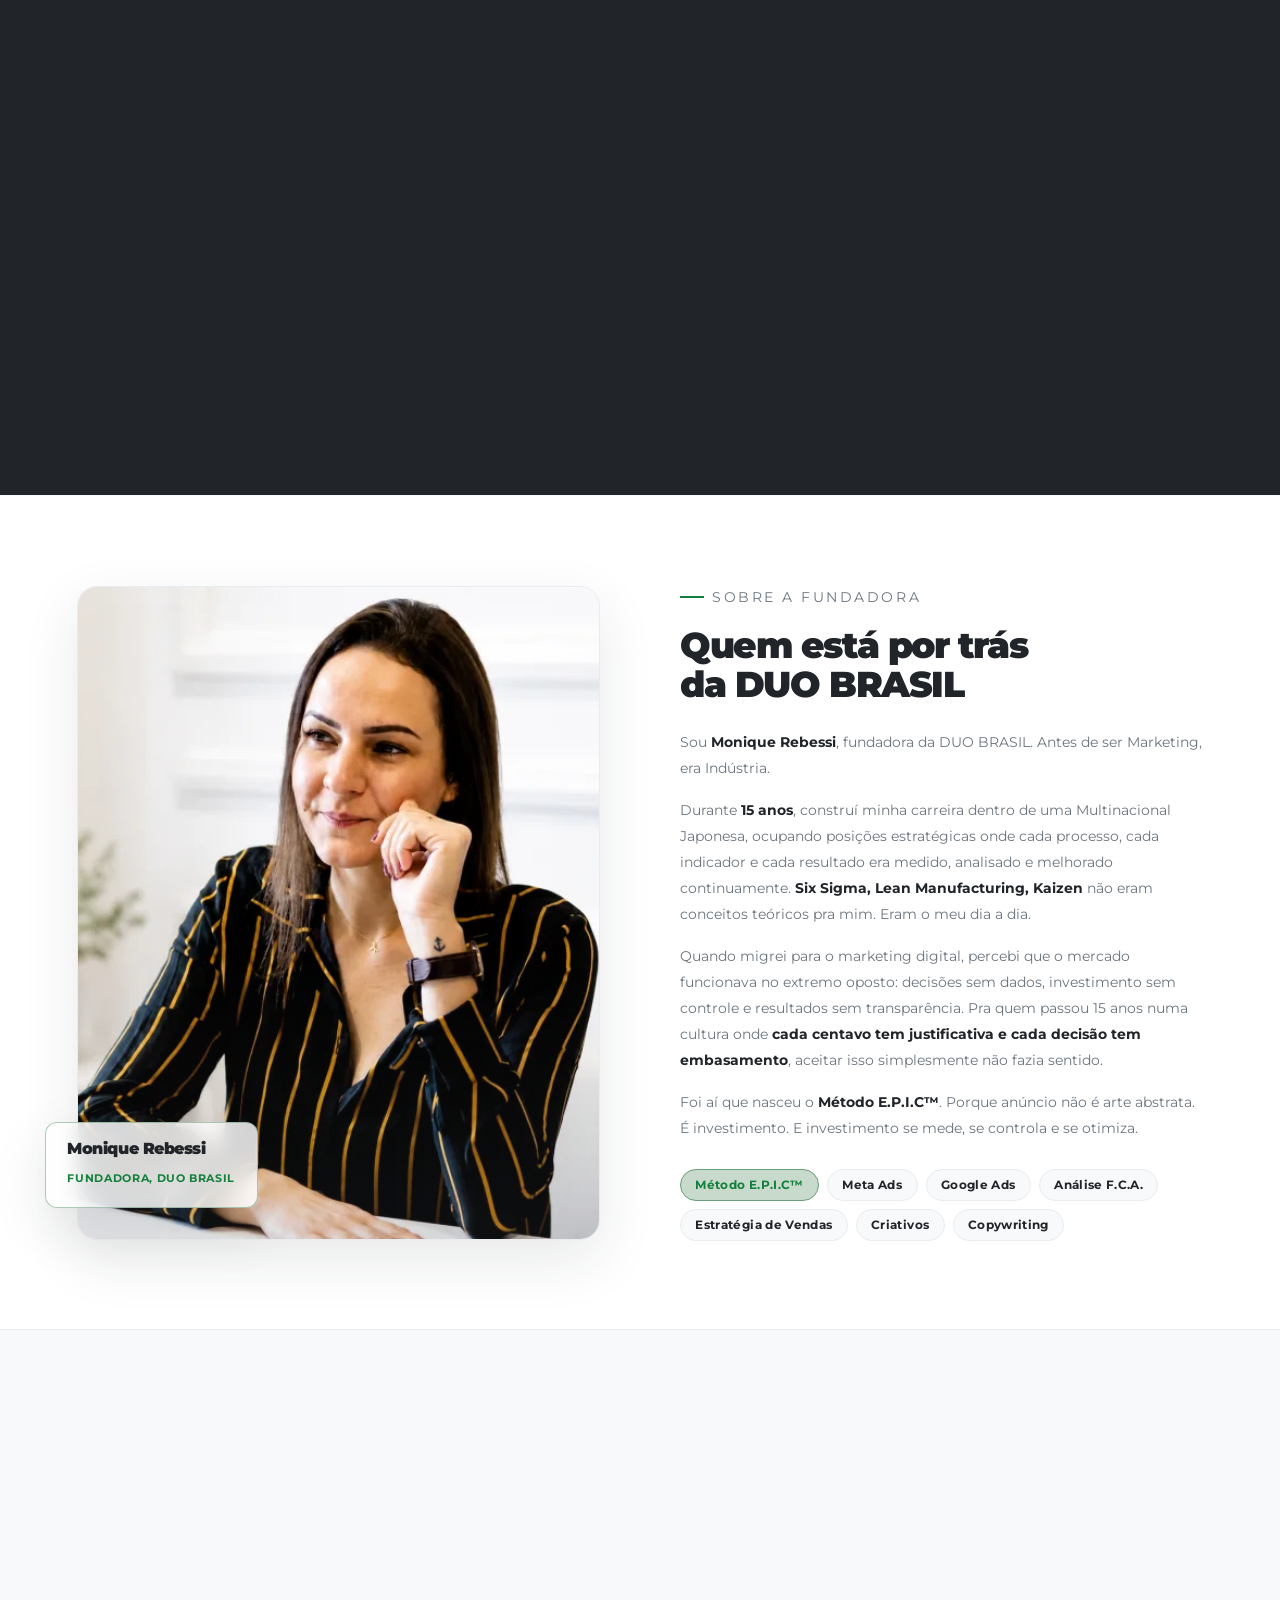
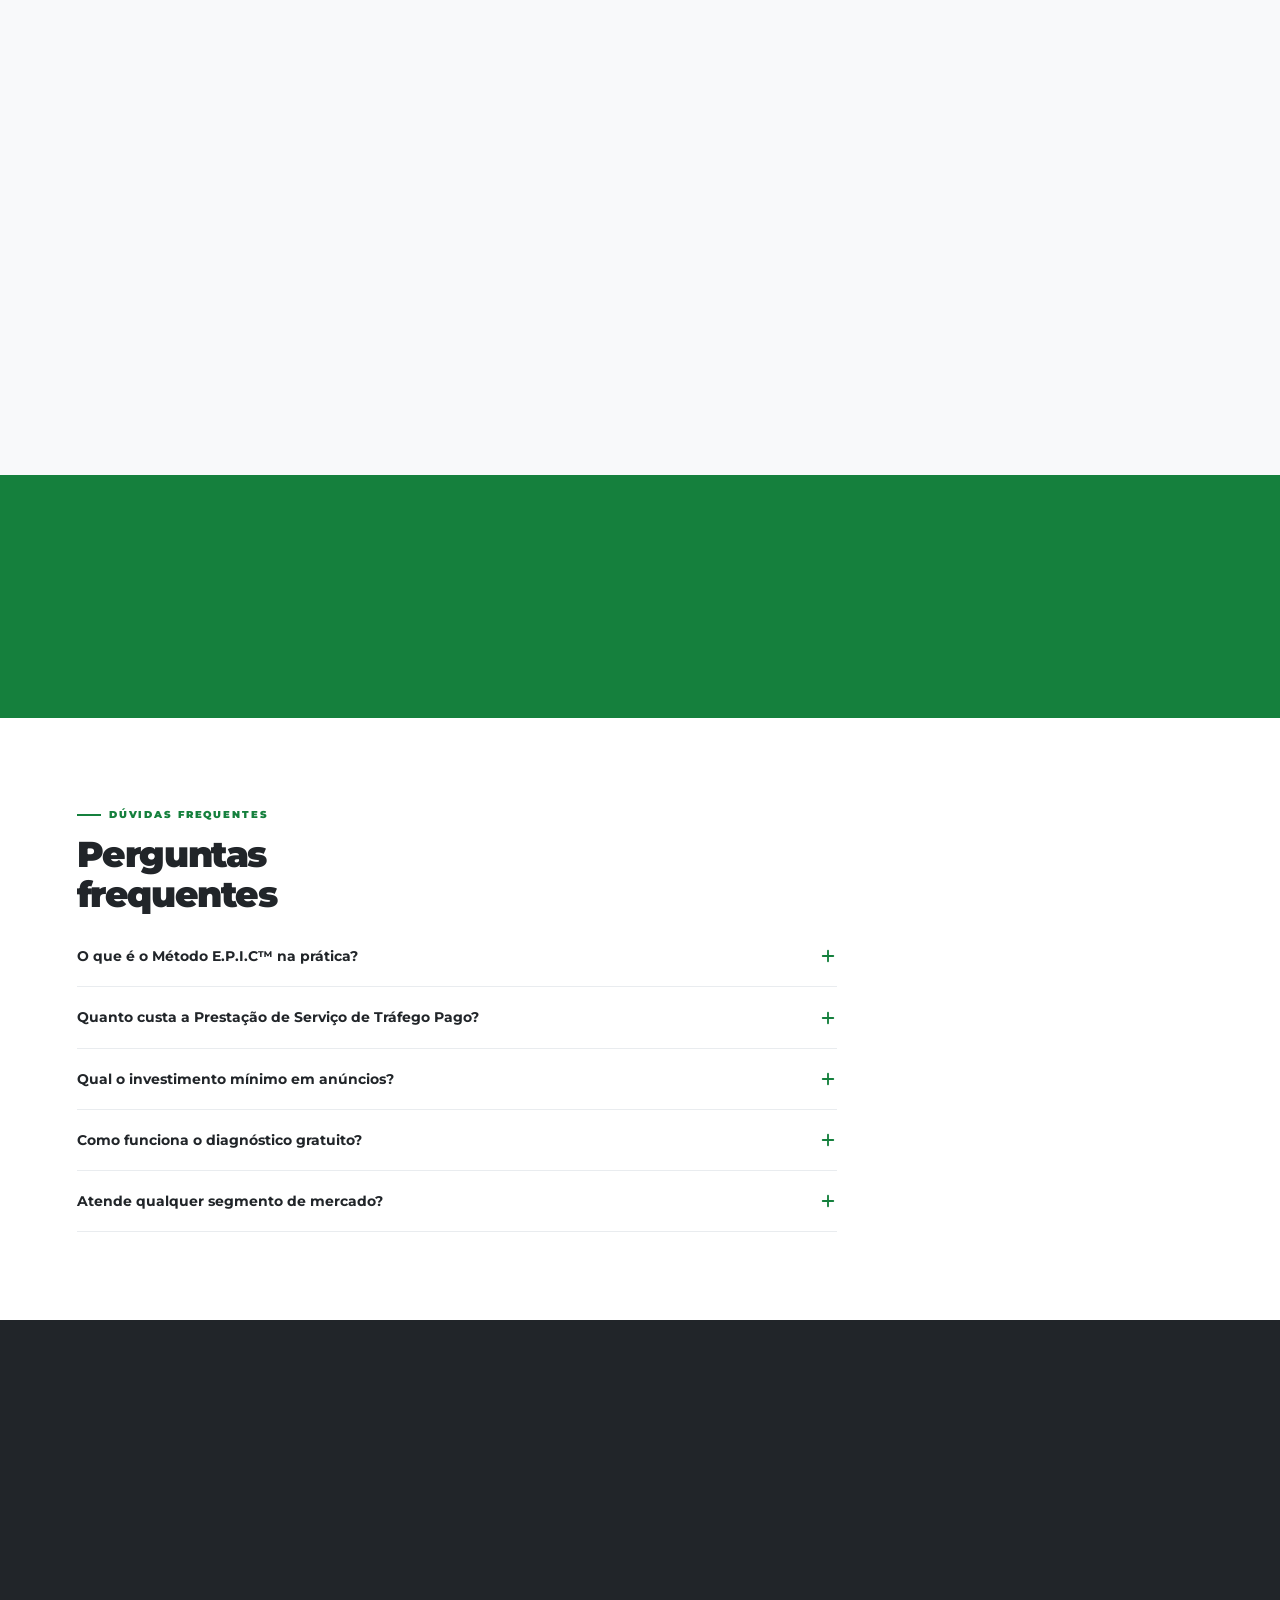
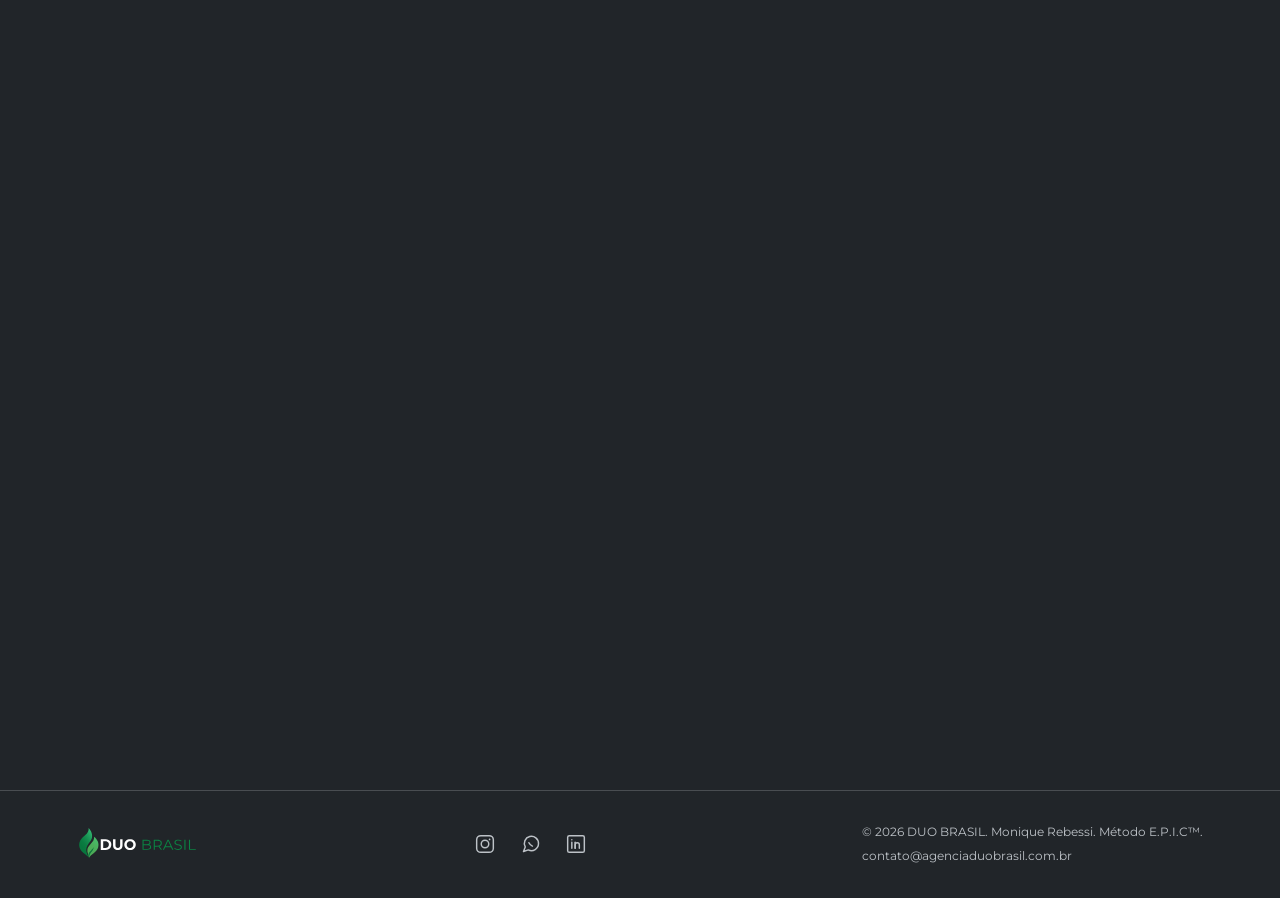
==== commit cf7231b9: "Atualiza hero, serviços, imagens WebP e performance. Nova arte E.P.I.C no hero com degradê estendido" ====
--- a/index.html
+++ b/index.html
@@ -13,13 +13,26 @@
   <meta property="og:image" content="https://agenciaduobrasil.com/assets/fotohero.webp">
   <meta property="og:locale" content="pt_BR">
   <link rel="preload" href="assets/fonts/montserrat-900-latin.woff2" as="font" type="font/woff2" crossorigin>
-  <link rel="preload" href="assets/fotohero-mobile.webp" as="image" type="image/webp" media="(max-width: 600px)" fetchpriority="high">
-  <link rel="preload" href="assets/fotohero-tablet.webp" as="image" type="image/webp" media="(min-width: 601px) and (max-width: 900px)" fetchpriority="high">
-  <link rel="preload" href="assets/fotohero.webp" as="image" type="image/webp" media="(min-width: 901px)" fetchpriority="high">
-  <link rel="stylesheet" href="css/fonts.css?v=1">
-  <link rel="stylesheet" href="css/critical.css?v=1">
-  <link rel="preload" href="css/styles.css?v=79" as="style" onload="this.onload=null;this.rel='stylesheet'">
-  <noscript><link rel="stylesheet" href="css/styles.css?v=79"></noscript>
+  <link rel="preload" href="assets/fotohero-640.webp" as="image" type="image/webp" fetchpriority="high">
+  <link rel="stylesheet" href="css/critical.css?v=5">
+  <link rel="preload" href="css/styles.css?v=83" as="style" onload="this.onload=null;this.rel='stylesheet'">
+  <noscript><link rel="stylesheet" href="css/styles.css?v=83"></noscript>
+  <script>
+    (function (w) {
+      w.loadCSS = function (href) {
+        var link = w.document.createElement('link');
+        link.rel = 'stylesheet';
+        link.href = href;
+        w.document.head.appendChild(link);
+      };
+      var preload = w.document.querySelector('link[rel="preload"][as="style"]');
+      if (preload) {
+        preload.addEventListener('load', function () {
+          preload.rel = 'stylesheet';
+        });
+      }
+    })(window);
+  </script>
   <link rel="icon" href="assets/favicon.svg?v=3" type="image/svg+xml">
   <link rel="apple-touch-icon" href="assets/favicon.svg?v=3">
 </head>
@@ -51,12 +64,15 @@
 
 <section class="hero-section" aria-label="Apresentação">
   <div class="hero-bg" aria-hidden="true">
-    <picture>
-      <source media="(max-width: 600px)" srcset="assets/fotohero-mobile.webp" type="image/webp" width="960" height="540">
-      <source media="(max-width: 900px)" srcset="assets/fotohero-tablet.webp" type="image/webp" width="1280" height="720">
-      <source srcset="assets/fotohero.webp" type="image/webp" width="1600" height="900">
-      <img src="assets/fotohero.jpeg" alt="Monique Rebessi fundadora DUO BRASIL gestão de tráfego pago" width="1600" height="900" fetchpriority="high" decoding="sync">
-    </picture>
+    <img
+      src="assets/fotohero.png"
+      srcset="assets/fotohero-640.webp 640w, assets/fotohero-mobile.webp 960w, assets/fotohero-tablet.webp 1280w, assets/fotohero.webp 1672w"
+      sizes="100vw"
+      alt="Método E.P.I.C™ DUO BRASIL agência de tráfego pago profissional"
+      width="1672"
+      height="941"
+      fetchpriority="high"
+      decoding="sync">
   </div>
   <div class="hero-overlay" aria-hidden="true"></div>
   <div class="hero">
@@ -83,26 +99,26 @@
   <div class="logos-marquee">
     <div class="logos-marquee-track">
       <div class="logos-marquee-group">
-        <div class="logo-item"><img src="assets/logosCLientes/FQ4.png" alt="cliente DUO BRASIL FQ4 gestão de tráfego pago" loading="lazy" decoding="async"></div>
-        <div class="logo-item"><img src="assets/logosCLientes/IMPERIUM.png" alt="cliente DUO BRASIL Imperium gestão de tráfego pago" loading="lazy" decoding="async"></div>
-        <div class="logo-item"><img src="assets/logosCLientes/MAISON.png" alt="cliente DUO BRASIL Maison gestão de tráfego pago" loading="lazy" decoding="async"></div>
-        <div class="logo-item"><img src="assets/logosCLientes/SCALECCI.png" alt="cliente DUO BRASIL Scalecci gestão de tráfego pago" loading="lazy" decoding="async"></div>
-        <div class="logo-item"><img src="assets/logosCLientes/SLOW.png" alt="cliente DUO BRASIL Slow gestão de tráfego pago" loading="lazy" decoding="async"></div>
-        <div class="logo-item"><img src="assets/logosCLientes/SUBTIL.png" alt="cliente DUO BRASIL Subtil gestão de tráfego pago" loading="lazy" decoding="async"></div>
-        <div class="logo-item"><img src="assets/logosCLientes/UP.png" alt="cliente DUO BRASIL UP gestão de tráfego pago" loading="lazy" decoding="async"></div>
-        <div class="logo-item"><img src="assets/logosCLientes/VIA.png" alt="cliente DUO BRASIL Via gestão de tráfego pago" loading="lazy" decoding="async"></div>
-        <div class="logo-item"><img src="assets/logosCLientes/WEB.png" alt="cliente DUO BRASIL Web gestão de tráfego pago" loading="lazy" decoding="async"></div>
+        <div class="logo-item"><img src="assets/logosCLientes/FQ4.webp" alt="cliente DUO BRASIL FQ4 gestão de tráfego pago" width="320" height="400" loading="lazy" decoding="async" fetchpriority="low"></div>
+        <div class="logo-item"><img src="assets/logosCLientes/IMPERIUM.webp" alt="cliente DUO BRASIL Imperium gestão de tráfego pago" width="320" height="400" loading="lazy" decoding="async" fetchpriority="low"></div>
+        <div class="logo-item"><img src="assets/logosCLientes/MAISON.webp" alt="cliente DUO BRASIL Maison gestão de tráfego pago" width="320" height="400" loading="lazy" decoding="async" fetchpriority="low"></div>
+        <div class="logo-item"><img src="assets/logosCLientes/SCALECCI.webp" alt="cliente DUO BRASIL Scalecci gestão de tráfego pago" width="320" height="400" loading="lazy" decoding="async" fetchpriority="low"></div>
+        <div class="logo-item"><img src="assets/logosCLientes/SLOW.webp" alt="cliente DUO BRASIL Slow gestão de tráfego pago" width="320" height="400" loading="lazy" decoding="async" fetchpriority="low"></div>
+        <div class="logo-item"><img src="assets/logosCLientes/SUBTIL.webp" alt="cliente DUO BRASIL Subtil gestão de tráfego pago" width="320" height="400" loading="lazy" decoding="async" fetchpriority="low"></div>
+        <div class="logo-item"><img src="assets/logosCLientes/UP.webp" alt="cliente DUO BRASIL UP gestão de tráfego pago" width="320" height="400" loading="lazy" decoding="async" fetchpriority="low"></div>
+        <div class="logo-item"><img src="assets/logosCLientes/VIA.webp" alt="cliente DUO BRASIL Via gestão de tráfego pago" width="320" height="400" loading="lazy" decoding="async" fetchpriority="low"></div>
+        <div class="logo-item"><img src="assets/logosCLientes/WEB.webp" alt="cliente DUO BRASIL Web gestão de tráfego pago" width="320" height="400" loading="lazy" decoding="async" fetchpriority="low"></div>
       </div>
       <div class="logos-marquee-group" aria-hidden="true">
-        <div class="logo-item"><img src="assets/logosCLientes/FQ4.png" alt="" loading="lazy" decoding="async"></div>
-        <div class="logo-item"><img src="assets/logosCLientes/IMPERIUM.png" alt="" loading="lazy" decoding="async"></div>
-        <div class="logo-item"><img src="assets/logosCLientes/MAISON.png" alt="" loading="lazy" decoding="async"></div>
-        <div class="logo-item"><img src="assets/logosCLientes/SCALECCI.png" alt="" loading="lazy" decoding="async"></div>
-        <div class="logo-item"><img src="assets/logosCLientes/SLOW.png" alt="" loading="lazy" decoding="async"></div>
-        <div class="logo-item"><img src="assets/logosCLientes/SUBTIL.png" alt="" loading="lazy" decoding="async"></div>
-        <div class="logo-item"><img src="assets/logosCLientes/UP.png" alt="" loading="lazy" decoding="async"></div>
-        <div class="logo-item"><img src="assets/logosCLientes/VIA.png" alt="" loading="lazy" decoding="async"></div>
-        <div class="logo-item"><img src="assets/logosCLientes/WEB.png" alt="" loading="lazy" decoding="async"></div>
+        <div class="logo-item"><img src="assets/logosCLientes/FQ4.webp" alt="" width="320" height="400" loading="lazy" decoding="async" fetchpriority="low"></div>
+        <div class="logo-item"><img src="assets/logosCLientes/IMPERIUM.webp" alt="" width="320" height="400" loading="lazy" decoding="async" fetchpriority="low"></div>
+        <div class="logo-item"><img src="assets/logosCLientes/MAISON.webp" alt="" width="320" height="400" loading="lazy" decoding="async" fetchpriority="low"></div>
+        <div class="logo-item"><img src="assets/logosCLientes/SCALECCI.webp" alt="" width="320" height="400" loading="lazy" decoding="async" fetchpriority="low"></div>
+        <div class="logo-item"><img src="assets/logosCLientes/SLOW.webp" alt="" width="320" height="400" loading="lazy" decoding="async" fetchpriority="low"></div>
+        <div class="logo-item"><img src="assets/logosCLientes/SUBTIL.webp" alt="" width="320" height="400" loading="lazy" decoding="async" fetchpriority="low"></div>
+        <div class="logo-item"><img src="assets/logosCLientes/UP.webp" alt="" width="320" height="400" loading="lazy" decoding="async" fetchpriority="low"></div>
+        <div class="logo-item"><img src="assets/logosCLientes/VIA.webp" alt="" width="320" height="400" loading="lazy" decoding="async" fetchpriority="low"></div>
+        <div class="logo-item"><img src="assets/logosCLientes/WEB.webp" alt="" width="320" height="400" loading="lazy" decoding="async" fetchpriority="low"></div>
       </div>
     </div>
   </div>
@@ -249,7 +265,7 @@
         <div class="about-img-frame">
           <picture>
             <source srcset="assets/foto2.webp" type="image/webp">
-            <img src="assets/foto2.jpeg" alt="Monique Rebessi estrategista digital 15 anos indústria japonesa" class="about-img" width="480" height="600" loading="lazy" decoding="async">
+            <img src="assets/foto2.png" alt="Monique Rebessi estrategista digital 15 anos indústria japonesa" class="about-img" width="1254" height="1254" loading="lazy" decoding="async">
           </picture>
           <div class="about-img-bg" aria-hidden="true"></div>
         </div>
--- a/css/critical.css
+++ b/css/critical.css
@@ -1,4 +1,29 @@
-/* Above-the-fold: home hero + nav (carregado inline na index) */
+/* Above-the-fold: fonts + hero + nav + faixa de logos (1 request na home) */
+@font-face {
+  font-family: 'Montserrat';
+  font-style: normal;
+  font-weight: 400;
+  font-display: swap;
+  src: url('../assets/fonts/montserrat-latin.woff2') format('woff2');
+  unicode-range: U+0000-00FF, U+0131, U+0152-0153, U+02BB-02BC, U+02C6, U+02DA, U+02DC, U+0304, U+0308, U+0329, U+2000-206F, U+20AC, U+2122, U+2191, U+2193, U+2212, U+2215, U+FEFF, U+FFFD;
+}
+@font-face {
+  font-family: 'Montserrat';
+  font-style: normal;
+  font-weight: 700;
+  font-display: swap;
+  src: url('../assets/fonts/montserrat-700-latin.woff2') format('woff2');
+  unicode-range: U+0000-00FF, U+0131, U+0152-0153, U+02BB-02BC, U+02C6, U+02DA, U+02DC, U+0304, U+0308, U+0329, U+2000-206F, U+20AC, U+2122, U+2191, U+2193, U+2212, U+2215, U+FEFF, U+FFFD;
+}
+@font-face {
+  font-family: 'Montserrat';
+  font-style: normal;
+  font-weight: 900;
+  font-display: swap;
+  src: url('../assets/fonts/montserrat-900-latin.woff2') format('woff2');
+  unicode-range: U+0000-00FF, U+0131, U+0152-0153, U+02BB-02BC, U+02C6, U+02DA, U+02DC, U+0304, U+0308, U+0329, U+2000-206F, U+20AC, U+2122, U+2191, U+2193, U+2212, U+2215, U+FEFF, U+FFFD;
+}
+
 *, *::before, *::after { box-sizing: border-box; margin: 0; padding: 0; }
 
 :root {
@@ -123,6 +148,14 @@
   inset: 0;
   z-index: 1;
   pointer-events: none;
+  background: linear-gradient(
+    to right,
+    color-mix(in srgb, var(--off-white) 90%, transparent) 0%,
+    color-mix(in srgb, var(--off-white) 65%, transparent) 48%,
+    color-mix(in srgb, var(--off-white) 30%, transparent) 62%,
+    color-mix(in srgb, var(--off-white) 12%, transparent) 74%,
+    transparent 78%
+  );
 }
 
 .hero {
@@ -173,12 +206,20 @@
   .hero-section { min-height: auto; align-items: stretch; }
   .hero-bg img { object-position: 88% center; }
   .hero-overlay {
-    background: linear-gradient(
-      180deg,
-      color-mix(in srgb, var(--off-white) 94%, transparent) 0%,
-      color-mix(in srgb, var(--off-white) 88%, transparent) 55%,
-      color-mix(in srgb, var(--dark) 20%, transparent) 100%
-    );
+    background:
+      linear-gradient(
+        180deg,
+        color-mix(in srgb, var(--off-white) 94%, transparent) 0%,
+        color-mix(in srgb, var(--off-white) 88%, transparent) 55%,
+        color-mix(in srgb, var(--dark) 20%, transparent) 100%
+      ),
+      linear-gradient(
+        to right,
+        color-mix(in srgb, var(--off-white) 92%, transparent) 0%,
+        color-mix(in srgb, var(--off-white) 60%, transparent) 52%,
+        color-mix(in srgb, var(--off-white) 25%, transparent) 66%,
+        transparent 78%
+      );
   }
   .hero { padding: 2rem 6vw 3rem; }
 }
@@ -187,11 +228,55 @@
   .hero-section {
     min-height: max(520px, min(calc(100dvh - var(--nav-height)), 56.25vw));
   }
-  .hero-overlay { display: none; }
   .hero-left {
-    background: var(--off-white);
+    background: transparent;
     padding: 2rem 2.25rem;
     max-width: min(580px, 48vw);
   }
   .hero-bg img { object-position: 78% center; }
 }
+
+/* Reserva espaço da faixa de logos (evita CLS quando styles.css carrega) */
+.logos-bar {
+  border-top: 1px solid #E9ECEF;
+  border-bottom: 1px solid #E9ECEF;
+  padding: 0.75rem 0 0.9rem;
+  text-align: center;
+  min-height: 10.5rem;
+  content-visibility: auto;
+  contain-intrinsic-size: auto 10.5rem;
+}
+.logos-bar-label {
+  font-size: 0.65rem;
+  font-weight: 700;
+  text-transform: uppercase;
+  letter-spacing: 0.15em;
+  color: #6C757D;
+  margin-bottom: 0.45rem;
+  padding: 0 6vw;
+}
+.logos-marquee { overflow: hidden; width: 100%; }
+.logos-marquee-track { display: flex; width: max-content; }
+.logos-marquee-group {
+  display: flex;
+  align-items: center;
+  gap: 1.35rem;
+  padding: 0 0.85rem;
+  flex-shrink: 0;
+}
+.logo-item {
+  display: flex;
+  align-items: center;
+  justify-content: center;
+  flex-shrink: 0;
+  line-height: 0;
+  width: 120px;
+  height: clamp(96px, 22vw, 140px);
+}
+.logo-item img {
+  display: block;
+  width: auto;
+  height: 100%;
+  max-width: 100%;
+  object-fit: contain;
+}
--- a/css/styles.css
+++ b/css/styles.css
@@ -31,6 +31,17 @@
 }
 
 html { scroll-behavior: smooth; }
+
+.foryou-bg,
+.epic-wrap,
+.client-feedbacks,
+.urgency-section,
+.final-cta,
+.servicos-nicho {
+  content-visibility: auto;
+  contain-intrinsic-size: auto 480px;
+}
+
 body {
   font-family: 'Montserrat', sans-serif;
   background: var(--off-white);
@@ -251,20 +262,24 @@
   inset: 0;
   z-index: 1;
   pointer-events: none;
+  background: linear-gradient(
+    to right,
+    color-mix(in srgb, var(--off-white) 90%, transparent) 0%,
+    color-mix(in srgb, var(--off-white) 65%, transparent) 48%,
+    color-mix(in srgb, var(--off-white) 30%, transparent) 62%,
+    color-mix(in srgb, var(--off-white) 12%, transparent) 74%,
+    transparent 78%
+  );
 }
 
 @media (min-width: 901px) {
   .hero-section {
-    /* 16:9 da fotohero (1600×900) — evita corte vertical com cover */
+    /* 16:9 da fotohero (1672×941) — evita corte vertical com cover */
     min-height: max(520px, min(calc(100dvh - var(--nav-height)), 56.25vw));
   }
 
-  .hero-overlay {
-    display: none;
-  }
-
   .hero-left {
-    background: var(--off-white);
+    background: transparent;
     padding: 2rem 2.25rem;
     max-width: min(580px, 48vw);
   }
@@ -418,11 +433,21 @@
 .logo-item img {
   display: block;
   width: auto;
-  height: clamp(148px, 22vw, 196px);
-  max-width: none;
-  max-height: none;
+  height: clamp(96px, 22vw, 140px);
+  max-width: 160px;
   object-fit: contain;
   object-position: center;
+}
+
+@media (min-width: 901px) {
+  .logo-item {
+    width: auto;
+    height: auto;
+  }
+  .logo-item img {
+    height: clamp(148px, 22vw, 196px);
+    max-width: none;
+  }
 }
 
 @keyframes logos-marquee {
@@ -1546,12 +1571,20 @@
   }
 
   .hero-overlay {
-    background: linear-gradient(
-      180deg,
-      color-mix(in srgb, var(--off-white) 94%, transparent) 0%,
-      color-mix(in srgb, var(--off-white) 88%, transparent) 55%,
-      color-mix(in srgb, var(--dark) 20%, transparent) 100%
-    );
+    background:
+      linear-gradient(
+        180deg,
+        color-mix(in srgb, var(--off-white) 94%, transparent) 0%,
+        color-mix(in srgb, var(--off-white) 88%, transparent) 55%,
+        color-mix(in srgb, var(--dark) 20%, transparent) 100%
+      ),
+      linear-gradient(
+        to right,
+        color-mix(in srgb, var(--off-white) 92%, transparent) 0%,
+        color-mix(in srgb, var(--off-white) 60%, transparent) 52%,
+        color-mix(in srgb, var(--off-white) 25%, transparent) 66%,
+        transparent 78%
+      );
   }
 
   .hero {
@@ -1739,7 +1772,6 @@
   .logos-bar { padding: 0.65rem 0 0.75rem; }
   .logos-bar-label { margin-bottom: 0.35rem; }
   .logos-marquee-group { gap: 1.1rem; padding: 0 0.65rem; }
-  .logo-item img { height: clamp(96px, 24vw, 124px); }
   .logos-marquee-track { animation-duration: 16s; }
   .cases-highlight-card { padding: 1.5rem 1.25rem; }
   .cases-highlight-card-foot { flex-direction: column; align-items: flex-start; }
--- a/css/styles.css
+++ b/css/styles.css
@@ -31,6 +31,17 @@
 }
 
 html { scroll-behavior: smooth; }
+
+.foryou-bg,
+.epic-wrap,
+.client-feedbacks,
+.urgency-section,
+.final-cta,
+.servicos-nicho {
+  content-visibility: auto;
+  contain-intrinsic-size: auto 480px;
+}
+
 body {
   font-family: 'Montserrat', sans-serif;
   background: var(--off-white);
@@ -251,20 +262,24 @@
   inset: 0;
   z-index: 1;
   pointer-events: none;
+  background: linear-gradient(
+    to right,
+    color-mix(in srgb, var(--off-white) 90%, transparent) 0%,
+    color-mix(in srgb, var(--off-white) 65%, transparent) 48%,
+    color-mix(in srgb, var(--off-white) 30%, transparent) 62%,
+    color-mix(in srgb, var(--off-white) 12%, transparent) 74%,
+    transparent 78%
+  );
 }
 
 @media (min-width: 901px) {
   .hero-section {
-    /* 16:9 da fotohero (1600×900) — evita corte vertical com cover */
+    /* 16:9 da fotohero (1672×941) — evita corte vertical com cover */
     min-height: max(520px, min(calc(100dvh - var(--nav-height)), 56.25vw));
   }
 
-  .hero-overlay {
-    display: none;
-  }
-
   .hero-left {
-    background: var(--off-white);
+    background: transparent;
     padding: 2rem 2.25rem;
     max-width: min(580px, 48vw);
   }
@@ -418,11 +433,21 @@
 .logo-item img {
   display: block;
   width: auto;
-  height: clamp(148px, 22vw, 196px);
-  max-width: none;
-  max-height: none;
+  height: clamp(96px, 22vw, 140px);
+  max-width: 160px;
   object-fit: contain;
   object-position: center;
+}
+
+@media (min-width: 901px) {
+  .logo-item {
+    width: auto;
+    height: auto;
+  }
+  .logo-item img {
+    height: clamp(148px, 22vw, 196px);
+    max-width: none;
+  }
 }
 
 @keyframes logos-marquee {
@@ -1546,12 +1571,20 @@
   }
 
   .hero-overlay {
-    background: linear-gradient(
-      180deg,
-      color-mix(in srgb, var(--off-white) 94%, transparent) 0%,
-      color-mix(in srgb, var(--off-white) 88%, transparent) 55%,
-      color-mix(in srgb, var(--dark) 20%, transparent) 100%
-    );
+    background:
+      linear-gradient(
+        180deg,
+        color-mix(in srgb, var(--off-white) 94%, transparent) 0%,
+        color-mix(in srgb, var(--off-white) 88%, transparent) 55%,
+        color-mix(in srgb, var(--dark) 20%, transparent) 100%
+      ),
+      linear-gradient(
+        to right,
+        color-mix(in srgb, var(--off-white) 92%, transparent) 0%,
+        color-mix(in srgb, var(--off-white) 60%, transparent) 52%,
+        color-mix(in srgb, var(--off-white) 25%, transparent) 66%,
+        transparent 78%
+      );
   }
 
   .hero {
@@ -1739,7 +1772,6 @@
   .logos-bar { padding: 0.65rem 0 0.75rem; }
   .logos-bar-label { margin-bottom: 0.35rem; }
   .logos-marquee-group { gap: 1.1rem; padding: 0 0.65rem; }
-  .logo-item img { height: clamp(96px, 24vw, 124px); }
   .logos-marquee-track { animation-duration: 16s; }
   .cases-highlight-card { padding: 1.5rem 1.25rem; }
   .cases-highlight-card-foot { flex-direction: column; align-items: flex-start; }
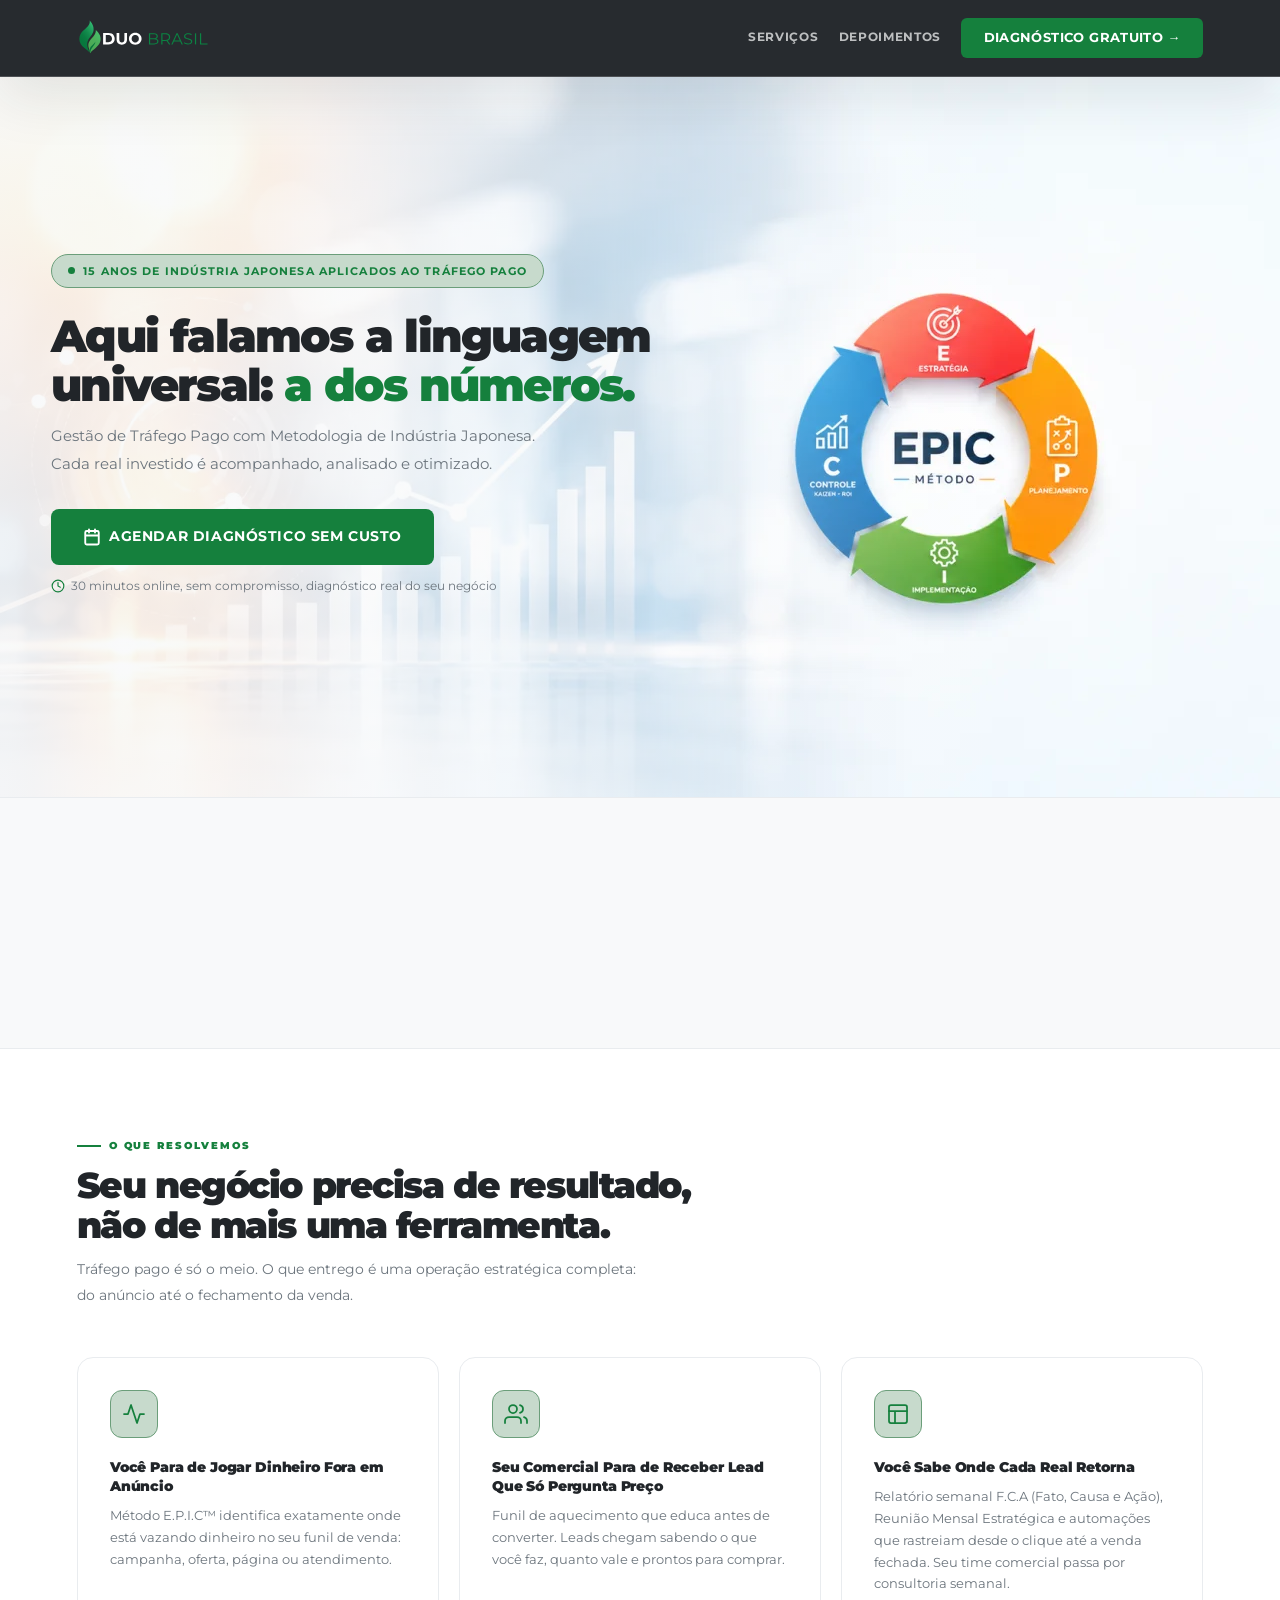
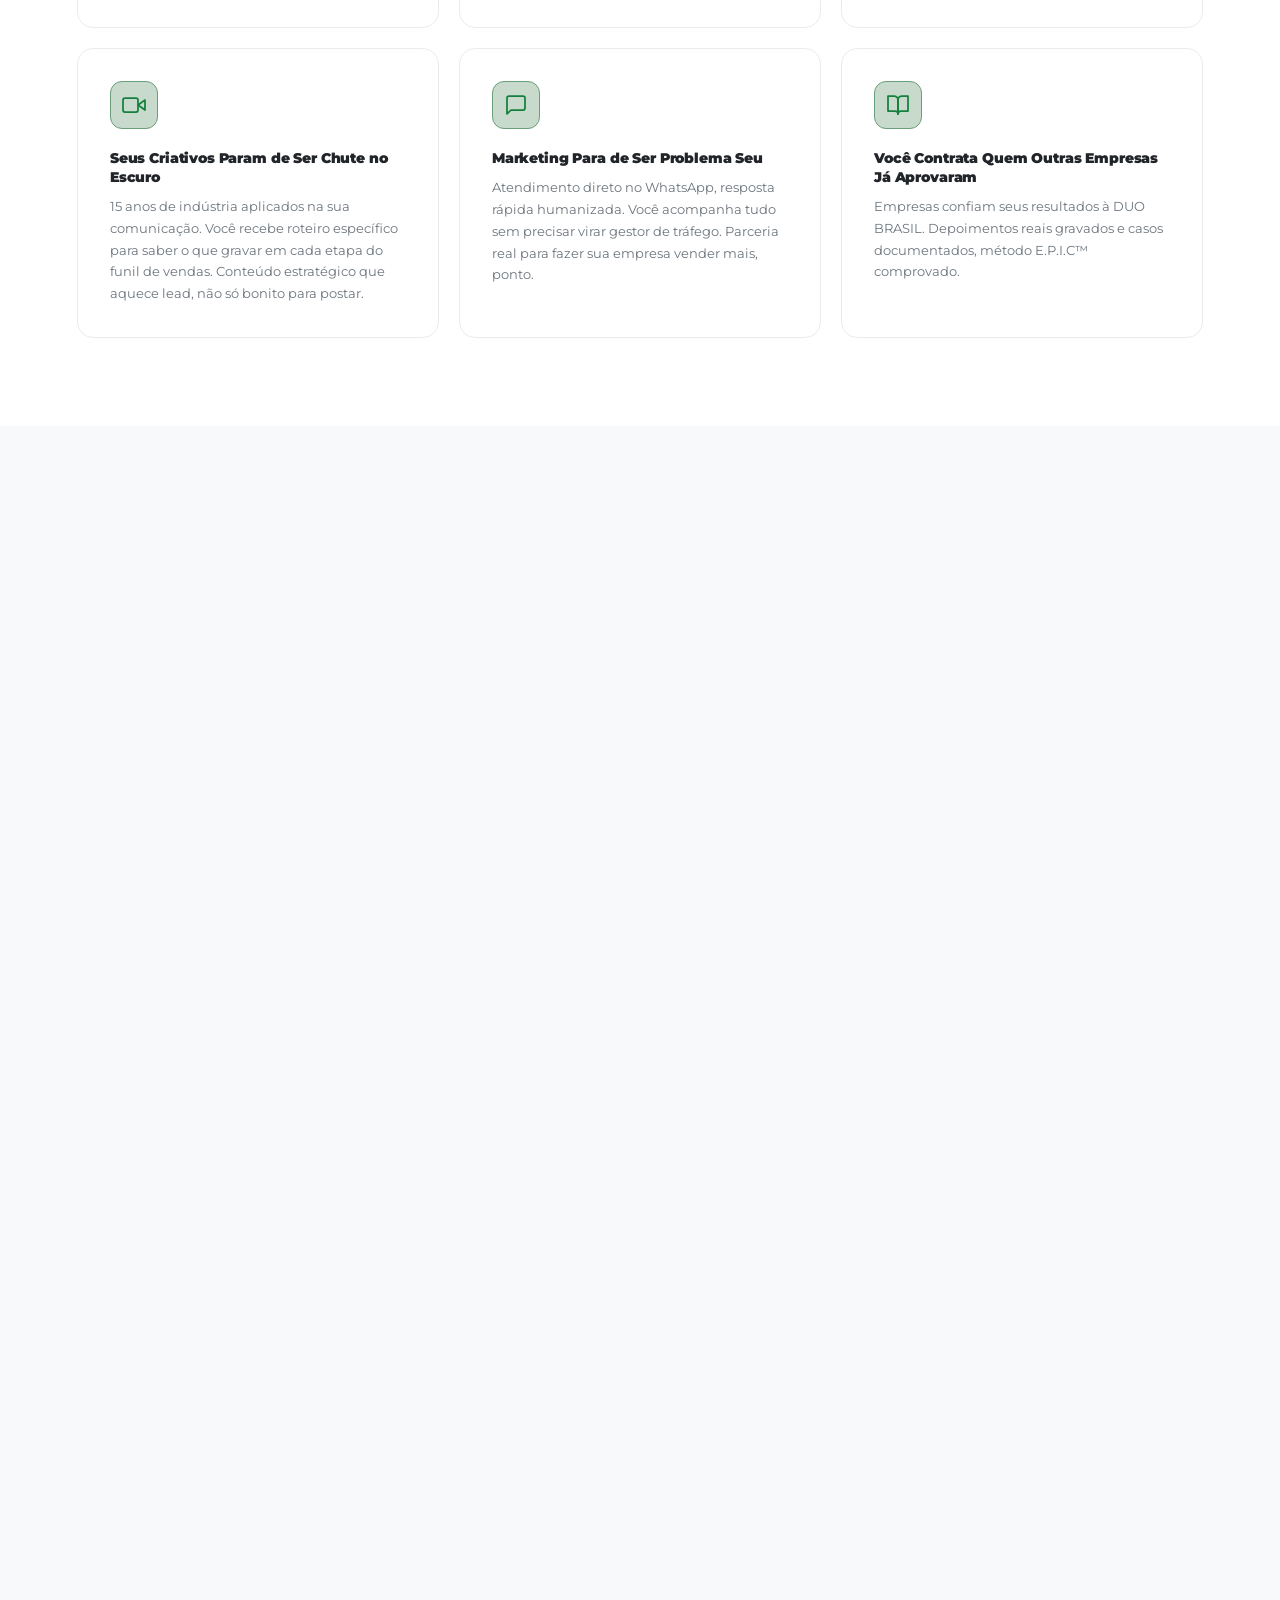
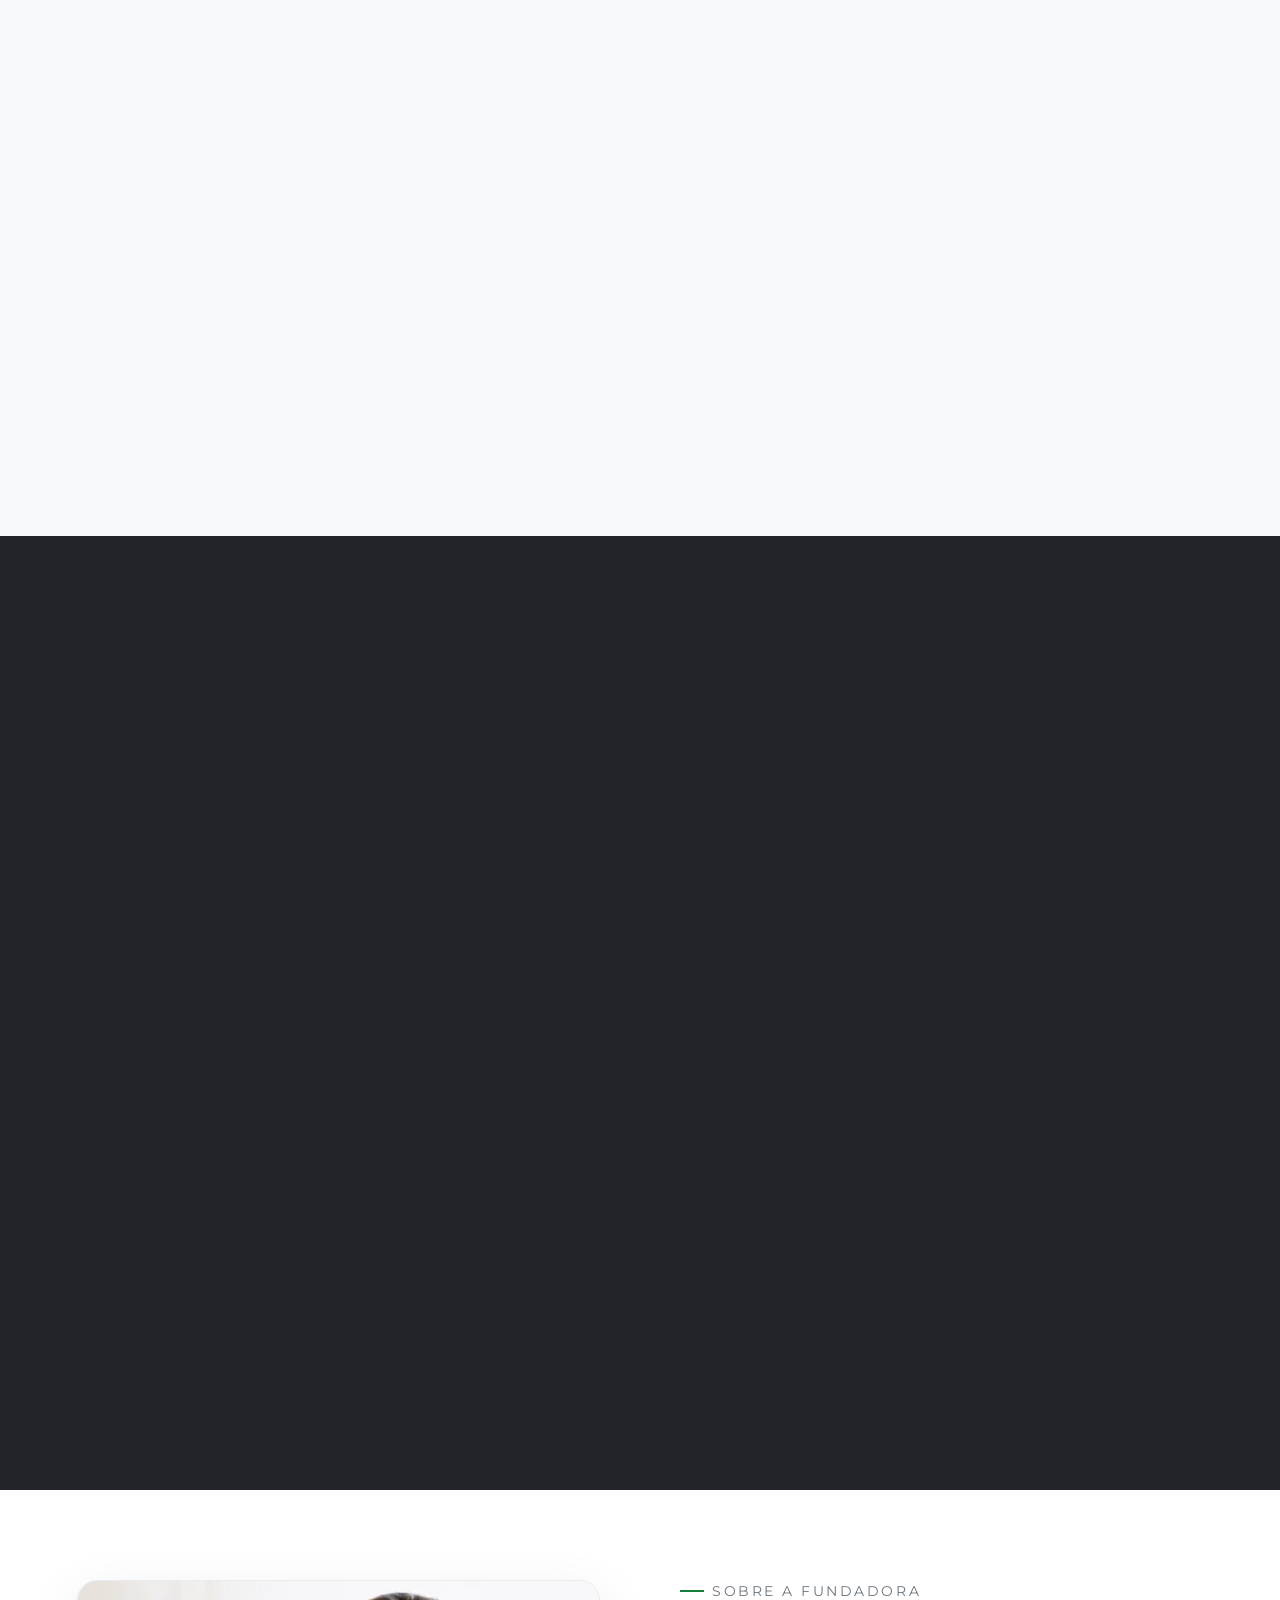
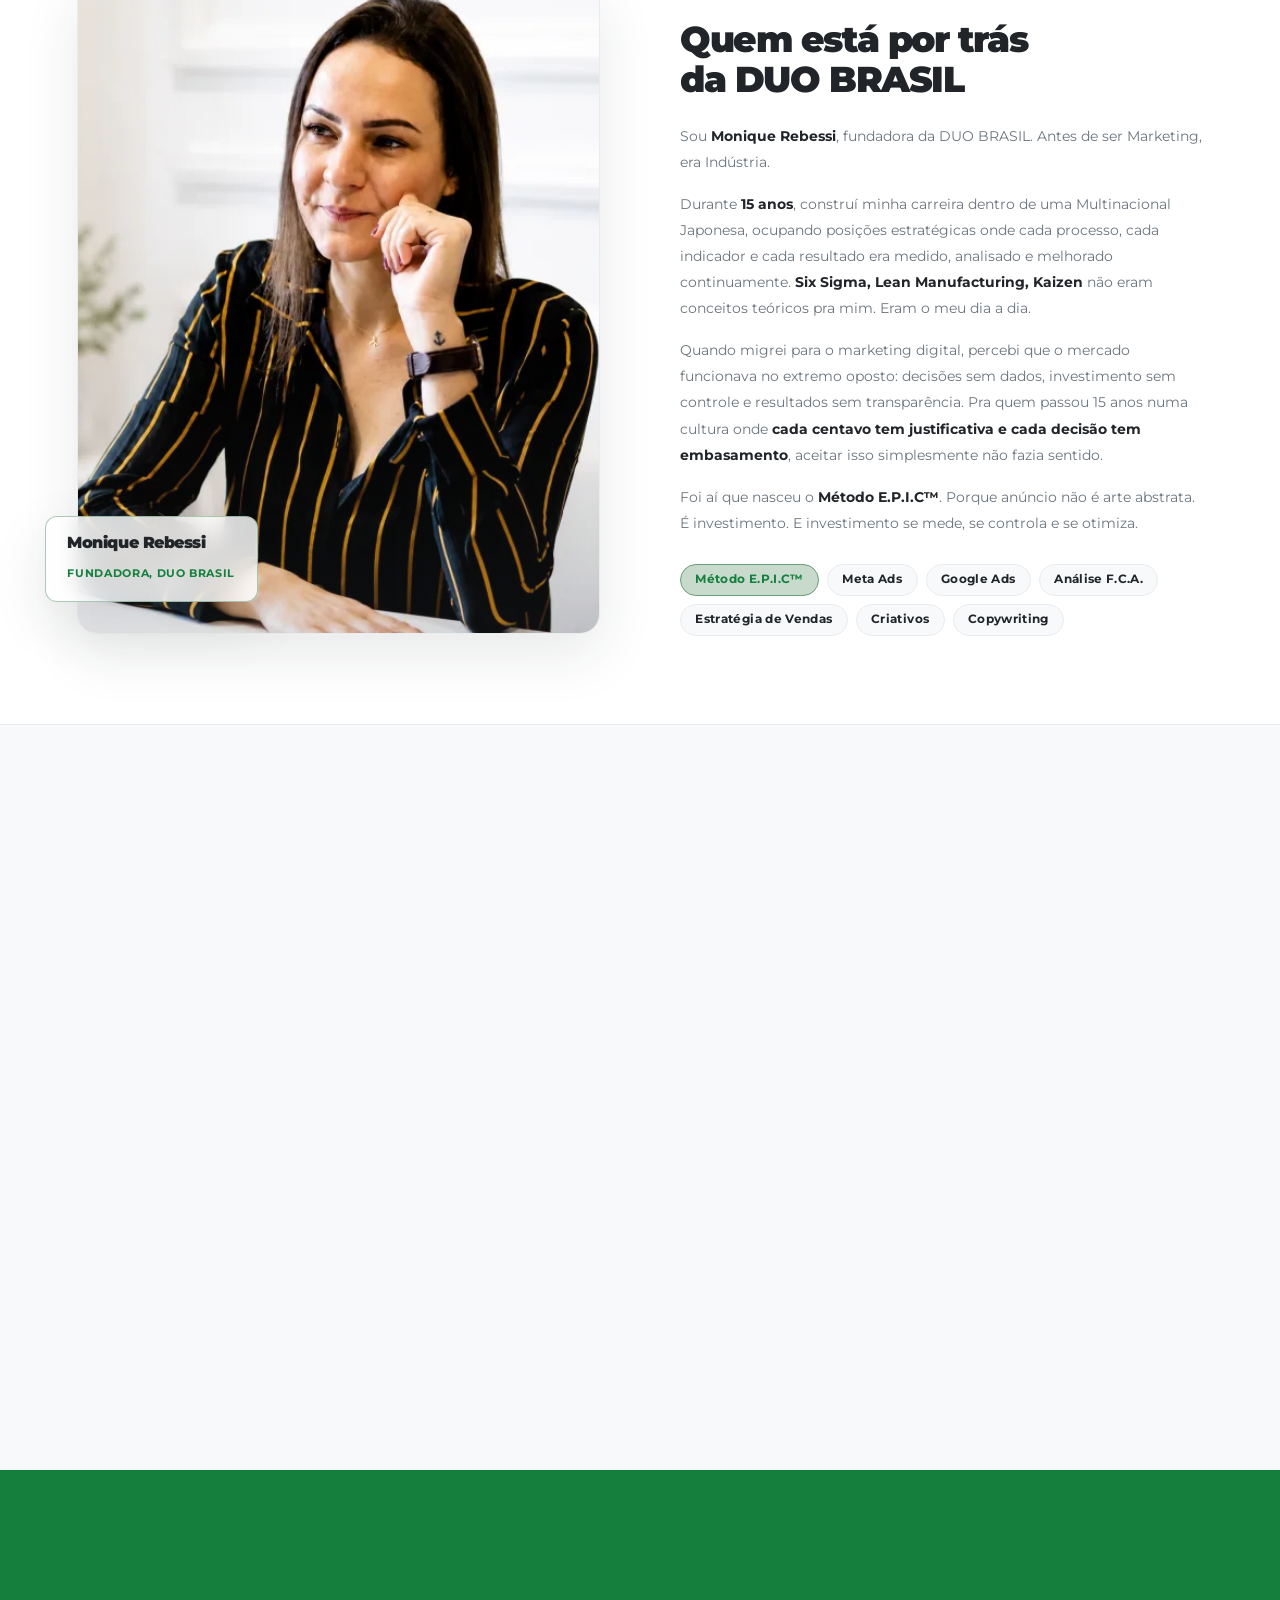
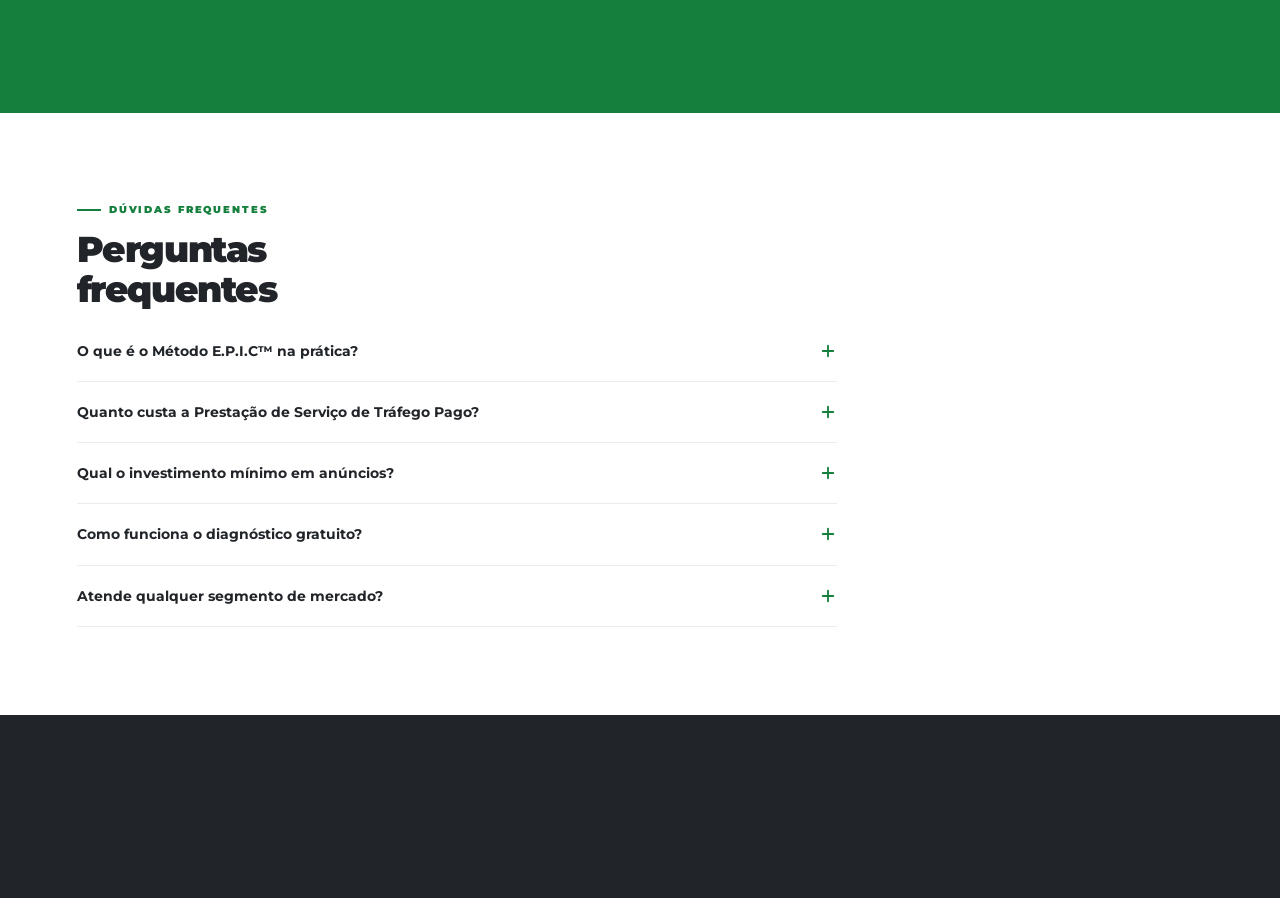
==== commit 013b971d: "Formulário envia lead para WhatsApp e atualiza mensagem padrão. Ao enviar o diagnóstico, abre wa.me " ====
--- a/index.html
+++ b/index.html
@@ -56,8 +56,8 @@
       <a href="depoimentos.html" class="nav-link nav-link--menu-item">Depoimentos</a>
       <a href="#contato" class="nav-link nav-link--menu nav-link--menu-item">Contato</a>
     </div>
-    <a href="https://wa.me/5519993552609?text=Ol%C3%A1%20Monique%2C%20quero%20agendar%20minha%20consultoria%20gratuita." class="nav-cta nav-cta--desktop" target="_blank" rel="noopener noreferrer">Diagnóstico Gratuito →</a>
-    <a href="https://wa.me/5519993552609?text=Ol%C3%A1%20Monique%2C%20quero%20agendar%20minha%20consultoria%20gratuita." class="nav-cta nav-cta--direct" target="_blank" rel="noopener noreferrer">Falar no WhatsApp →</a>
+    <a href="https://wa.me/5519993552609?text=Ol%C3%A1%20Monique%2C%20quero%20agendar%20meu%20diagn%C3%B3stico%20gratuito" class="nav-cta nav-cta--desktop" target="_blank" rel="noopener noreferrer">Diagnóstico Gratuito →</a>
+    <a href="https://wa.me/5519993552609?text=Ol%C3%A1%20Monique%2C%20quero%20agendar%20meu%20diagn%C3%B3stico%20gratuito" class="nav-cta nav-cta--direct" target="_blank" rel="noopener noreferrer">Falar no WhatsApp →</a>
   </div>
 </nav>
 <div class="nav-overlay" id="nav-overlay" hidden></div>
@@ -81,7 +81,7 @@
       <h1>Aqui falamos a linguagem universal: <span class="accent">a dos números.</span></h1>
       <p class="hero-sub">Gestão de Tráfego Pago com Metodologia de Indústria Japonesa. Cada real investido é acompanhado, analisado e otimizado.</p>
       <div class="hero-cta-group">
-        <a href="https://wa.me/5519993552609?text=Ol%C3%A1%20Monique%2C%20quero%20agendar%20minha%20consultoria%20gratuita." class="btn-primary" target="_blank" rel="noopener noreferrer">
+        <a href="https://wa.me/5519993552609?text=Ol%C3%A1%20Monique%2C%20quero%20agendar%20meu%20diagn%C3%B3stico%20gratuito" class="btn-primary" target="_blank" rel="noopener noreferrer">
           <svg viewBox="0 0 24 24" fill="none" stroke="currentColor" stroke-width="2.5" stroke-linecap="round" stroke-linejoin="round" aria-hidden="true"><path d="M8 2v4M16 2v4M3 10h18M5 4h14a2 2 0 012 2v14a2 2 0 01-2 2H5a2 2 0 01-2-2V6a2 2 0 012-2z"/></svg>
           Agendar Diagnóstico Sem Custo
         </a>
@@ -206,7 +206,7 @@
         <span>Valoriza <strong>dados, transparência</strong> e melhoria contínua</span>
       </div>
     </div>
-    <a href="https://wa.me/5519993552609?text=Ol%C3%A1%20Monique%2C%20quero%20agendar%20minha%20consultoria%20gratuita." class="btn-primary" style="width: fit-content;" target="_blank" rel="noopener noreferrer">
+    <a href="https://wa.me/5519993552609?text=Ol%C3%A1%20Monique%2C%20quero%20agendar%20meu%20diagn%C3%B3stico%20gratuito" class="btn-primary" style="width: fit-content;" target="_blank" rel="noopener noreferrer">
       Agendar Consultoria →
     </a>
     <p class="hero-note" style="margin-top:0.75rem;">
@@ -372,7 +372,7 @@
       <h2>Quanto está custando <span>não ter</span> tráfego pago profissional?</h2>
       <p>A pergunta não é se você pode investir. É se você pode continuar sem.</p>
     </div>
-    <a href="https://wa.me/5519993552609?text=Ol%C3%A1%20Monique%2C%20quero%20agendar%20minha%20consultoria%20gratuita." class="btn-dark" target="_blank" rel="noopener noreferrer">Vamos Começar Agora →</a>
+    <a href="https://wa.me/5519993552609?text=Ol%C3%A1%20Monique%2C%20quero%20agendar%20meu%20diagn%C3%B3stico%20gratuito" class="btn-dark" target="_blank" rel="noopener noreferrer">Vamos Começar Agora →</a>
   </div>
 </div>
 
@@ -457,7 +457,7 @@
             </div>
             <div class="form-submit">
               <button type="button" class="btn-primary form-submit-btn" onclick="submitForm()" id="submit-btn">
-                <span class="form-submit-label">Solicitar diagnóstico gratuito</span>
+                <span class="form-submit-label">Enviar no WhatsApp</span>
                 <svg viewBox="0 0 24 24" fill="none" stroke="currentColor" stroke-width="2.5" stroke-linecap="round" stroke-linejoin="round" aria-hidden="true"><line x1="5" y1="12" x2="19" y2="12"/><polyline points="12 5 19 12 12 19"/></svg>
               </button>
             </div>
@@ -470,8 +470,8 @@
             <div class="success-icon">
               <svg viewBox="0 0 24 24" aria-hidden="true"><path d="M22 11.08V12a10 10 0 11-5.93-9.14"/><polyline points="22 4 12 14.01 9 11.01"/></svg>
             </div>
-            <h4>Recebemos seu pedido</h4>
-            <p>Retorno em até <strong>1 dia útil</strong> para agendar seu diagnóstico.</p>
+            <h4>Quase lá!</h4>
+            <p>No WhatsApp, toque em <strong>Enviar</strong> para a Monique receber seus dados. Retorno em até <strong>1 dia útil</strong>.</p>
           </div>
         </div>
       </div>
@@ -491,7 +491,7 @@
         <circle cx="17.5" cy="6.5" r="1" fill="currentColor" stroke="none"/>
       </svg>
     </a>
-    <a href="https://wa.me/5519993552609?text=Ol%C3%A1%20Monique%2C%20quero%20agendar%20minha%20consultoria%20gratuita." class="footer-social-link" target="_blank" rel="noopener noreferrer" aria-label="WhatsApp">
+    <a href="https://wa.me/5519993552609?text=Ol%C3%A1%20Monique%2C%20quero%20agendar%20meu%20diagn%C3%B3stico%20gratuito" class="footer-social-link" target="_blank" rel="noopener noreferrer" aria-label="WhatsApp">
       <svg class="footer-social-icon" viewBox="0 0 24 24" fill="none" stroke="currentColor" stroke-width="1.75" stroke-linecap="round" stroke-linejoin="round" aria-hidden="true">
         <path d="M21 11.5a8.5 8.5 0 0 1-12.2 7.6L3 21l2.1-5.5A8.5 8.5 0 1 1 21 11.5z"/>
         <path d="M9.5 10.5c.8 1.6 2.4 3.2 4.2 4"/>
@@ -519,6 +519,6 @@
 {"@context":"https://schema.org","@type":"FAQPage","mainEntity":[{"@type":"Question","name":"O que é o Método E.P.I.C™ na prática?","acceptedAnswer":{"@type":"Answer","text":"É uma metodologia de gestão de tráfego pago baseada nos princípios industriais japoneses (Six Sigma, Lean, Kaizen). Cada campanha é estruturada, cada indicador é acompanhado diariamente e toda semana existe uma otimização. Nenhuma decisão é tomada sem embasamento em dados."}},{"@type":"Question","name":"Quanto custa a Prestação de Serviço de Tráfego Pago?","acceptedAnswer":{"@type":"Answer","text":"Cada empresa tem seu cenário único: concorrência, ticket médio, margem, público e objetivos diferentes. Por isso oferecemos consultoria estratégica sem custo para entender sua realidade e desenhar o investimento ideal. O valor da gestão sempre representa uma fração do retorno que você vai ter."}},{"@type":"Question","name":"Qual o investimento mínimo em anúncios?","acceptedAnswer":{"@type":"Answer","text":"Trabalhamos com negócios de diferentes portes. O investimento mínimo em verba de anúncios recomendado varia conforme o segmento e os objetivos. No diagnóstico gratuito você recebe uma recomendação personalizada para o seu caso."}},{"@type":"Question","name":"Como funciona o diagnóstico gratuito?","acceptedAnswer":{"@type":"Answer","text":"É uma reunião online de 30 minutos, sem custo e sem compromisso. Analisamos sua situação atual, seus objetivos e identificamos os principais pontos de melhoria. Você sai com um diagnóstico real, independente de contratar ou não."}},{"@type":"Question","name":"Atende qualquer segmento de mercado?","acceptedAnswer":{"@type":"Answer","text":"Sim. Atendemos Empresas Físicas, Empresas Online/E-commerces, Prestadores de Serviços e Profissionais Liberais. O Método E.P.I.C é adaptável a qualquer segmento, pois parte de dados e do comportamento do seu cliente, não de fórmulas genéricas."}}]}
 </script>
 <script defer src="js/analytics.js?v=1"></script>
-<script defer src="js/main.js?v=11"></script>
+<script defer src="js/main.js?v=12"></script>
 </body>
 </html>
--- a/css/styles.css
+++ b/css/styles.css
@@ -1787,6 +1787,7 @@
   max-width: 1280px;
   margin: 0 auto;
   padding: 4rem 6vw 2.5rem;
+  min-height: 18rem;
 }
 
 .servicos-hero h1 {
--- a/css/styles.css
+++ b/css/styles.css
@@ -1787,6 +1787,7 @@
   max-width: 1280px;
   margin: 0 auto;
   padding: 4rem 6vw 2.5rem;
+  min-height: 18rem;
 }
 
 .servicos-hero h1 {
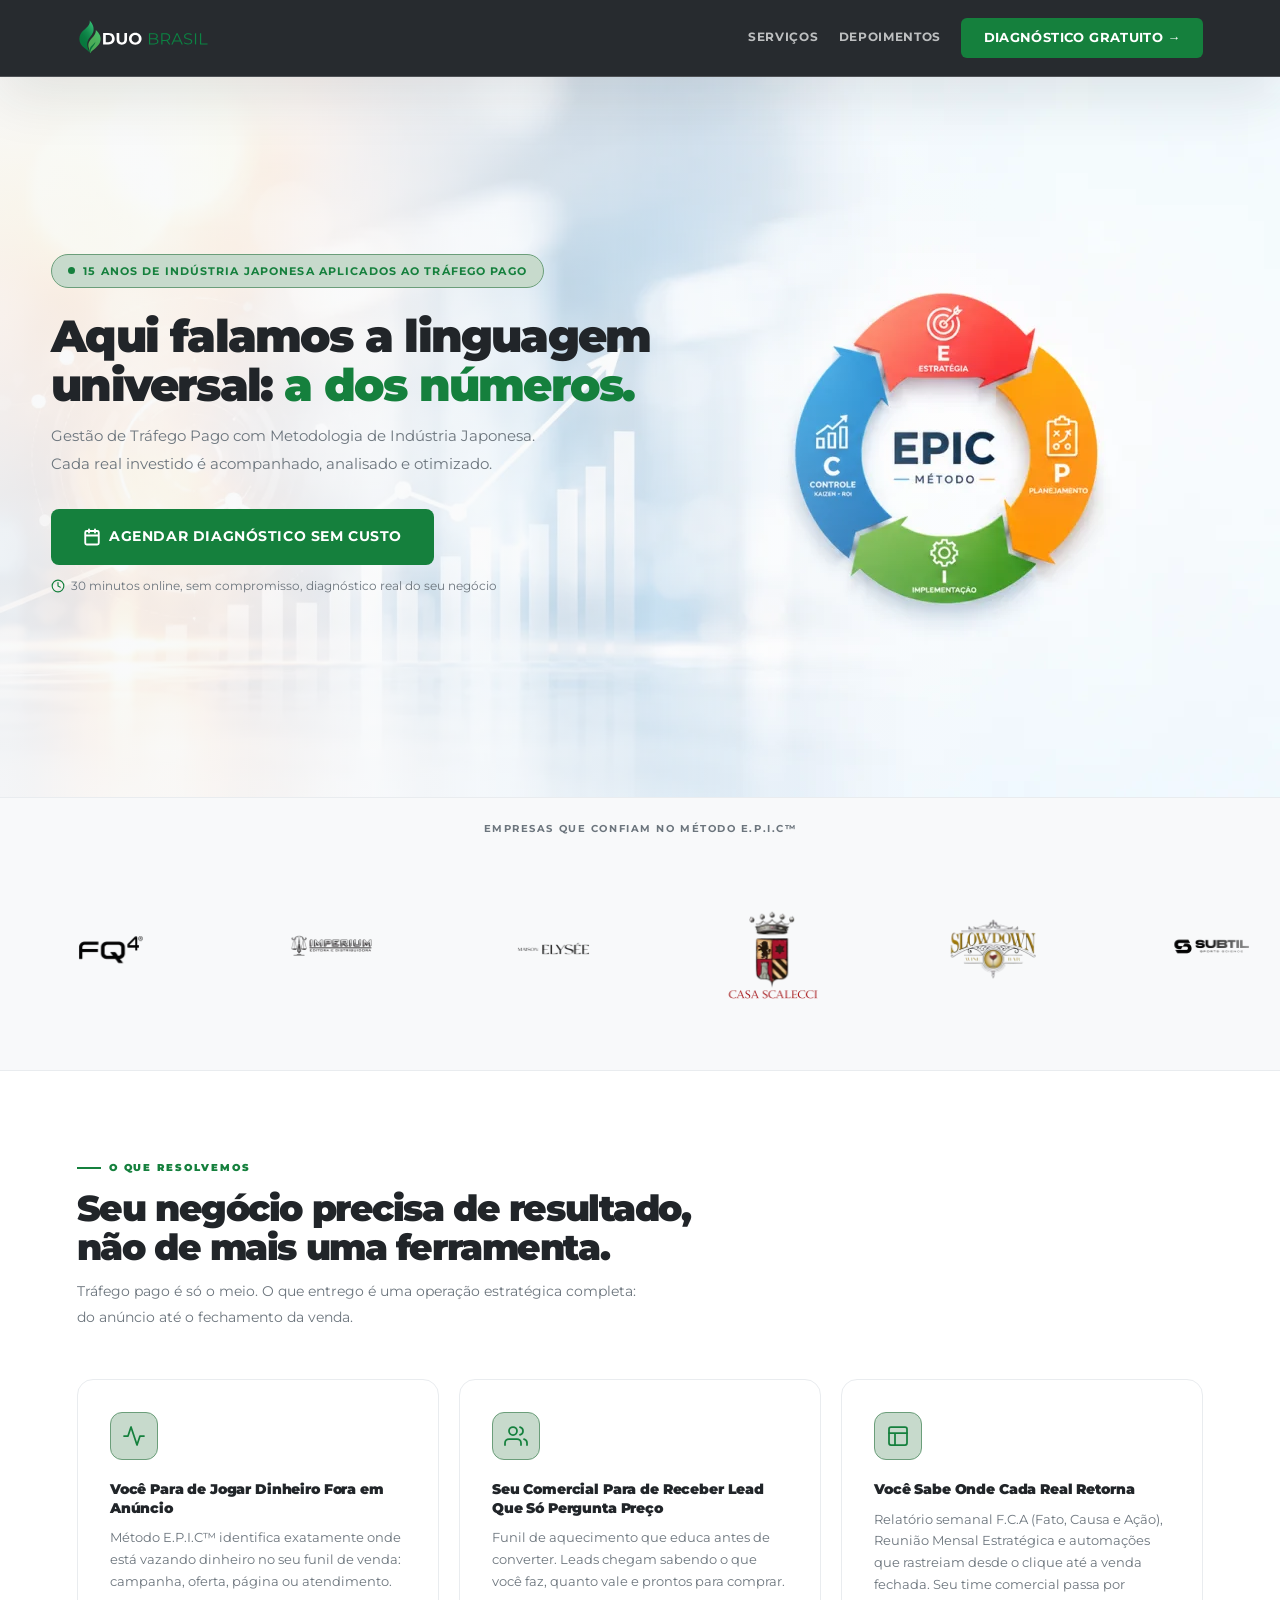
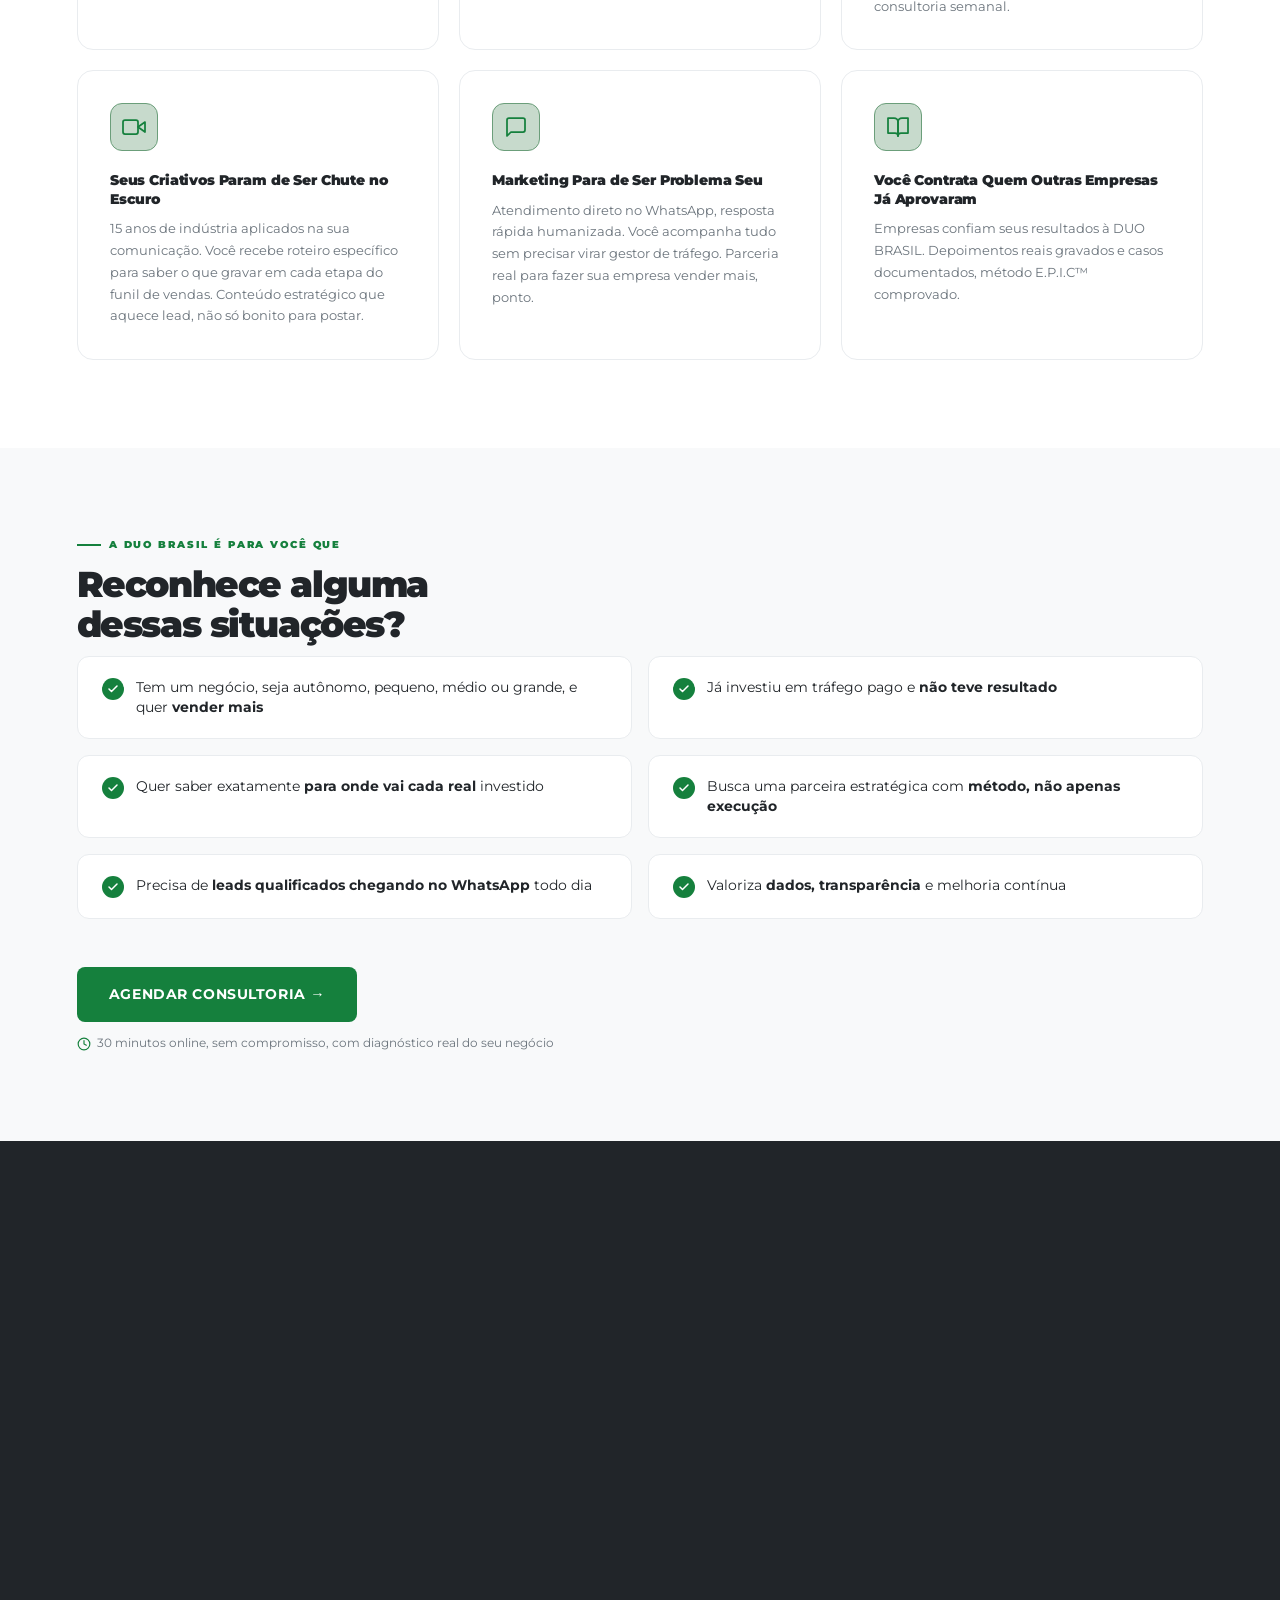
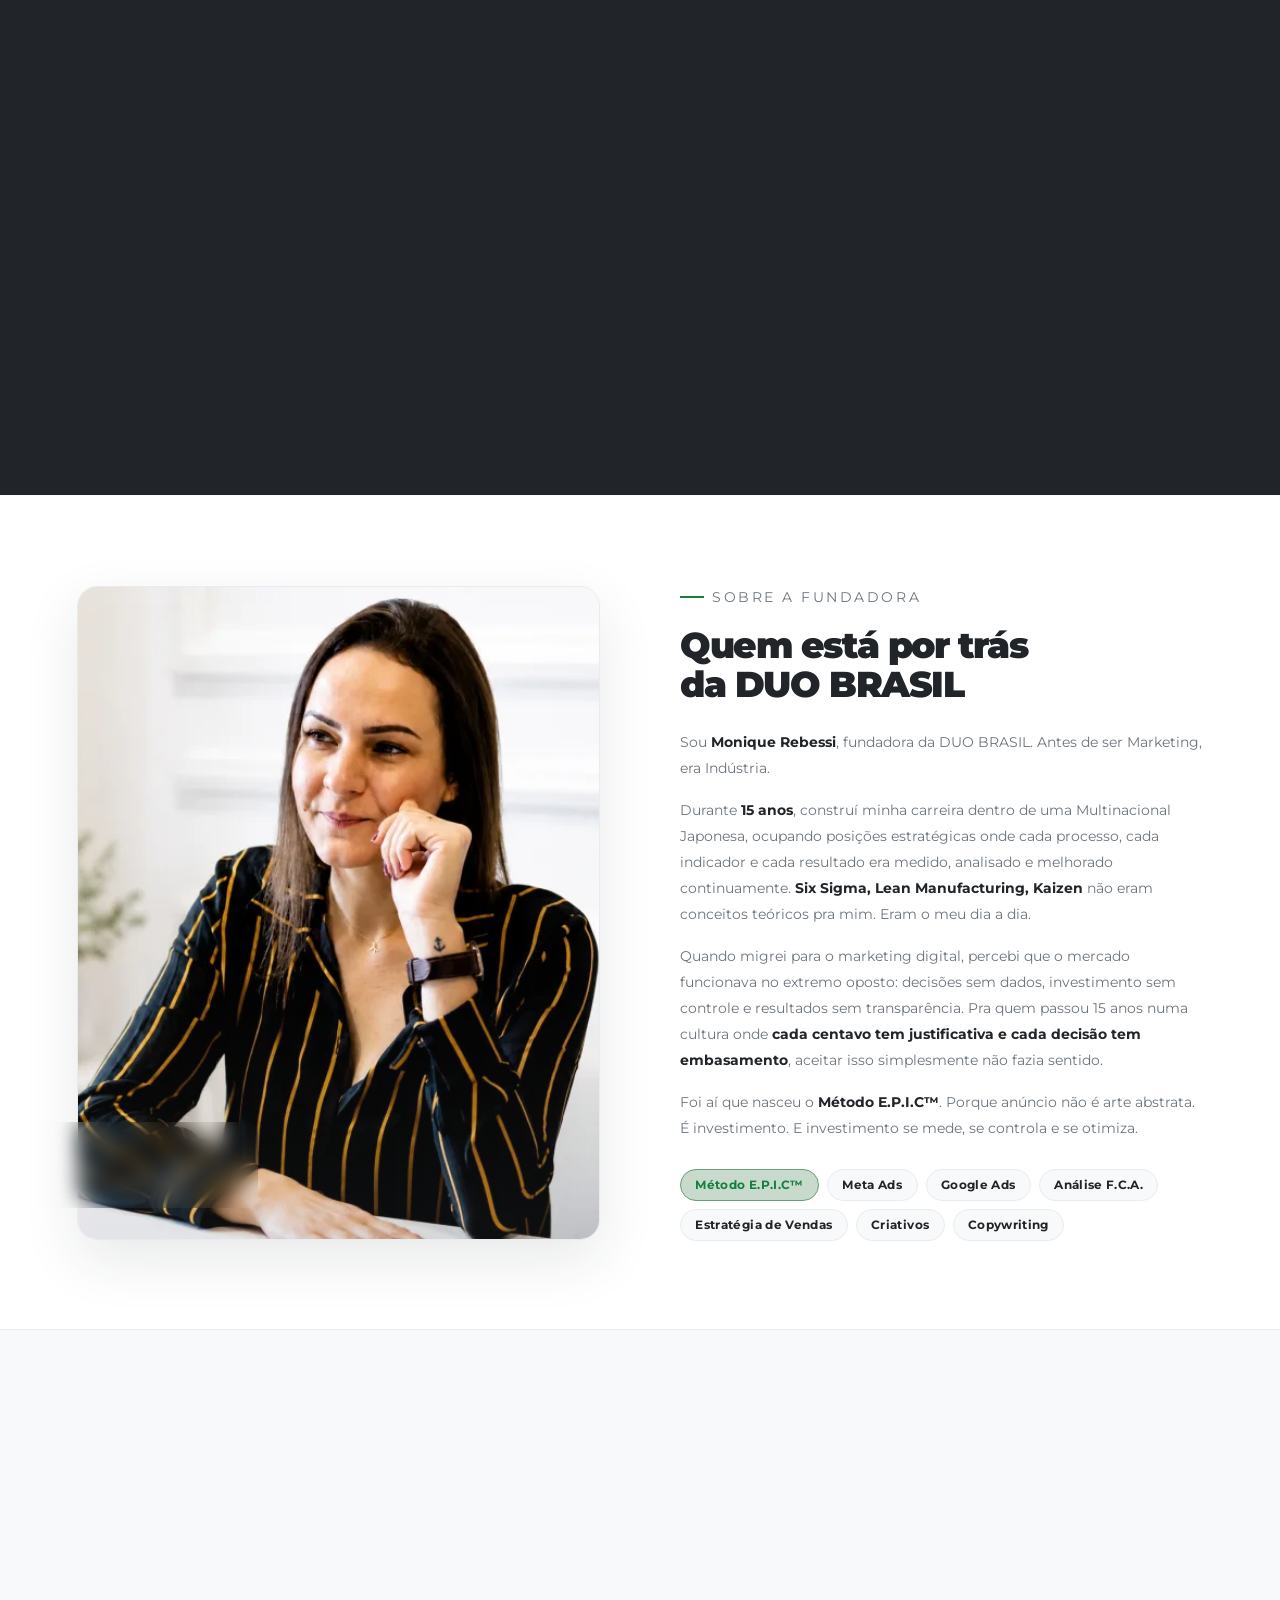
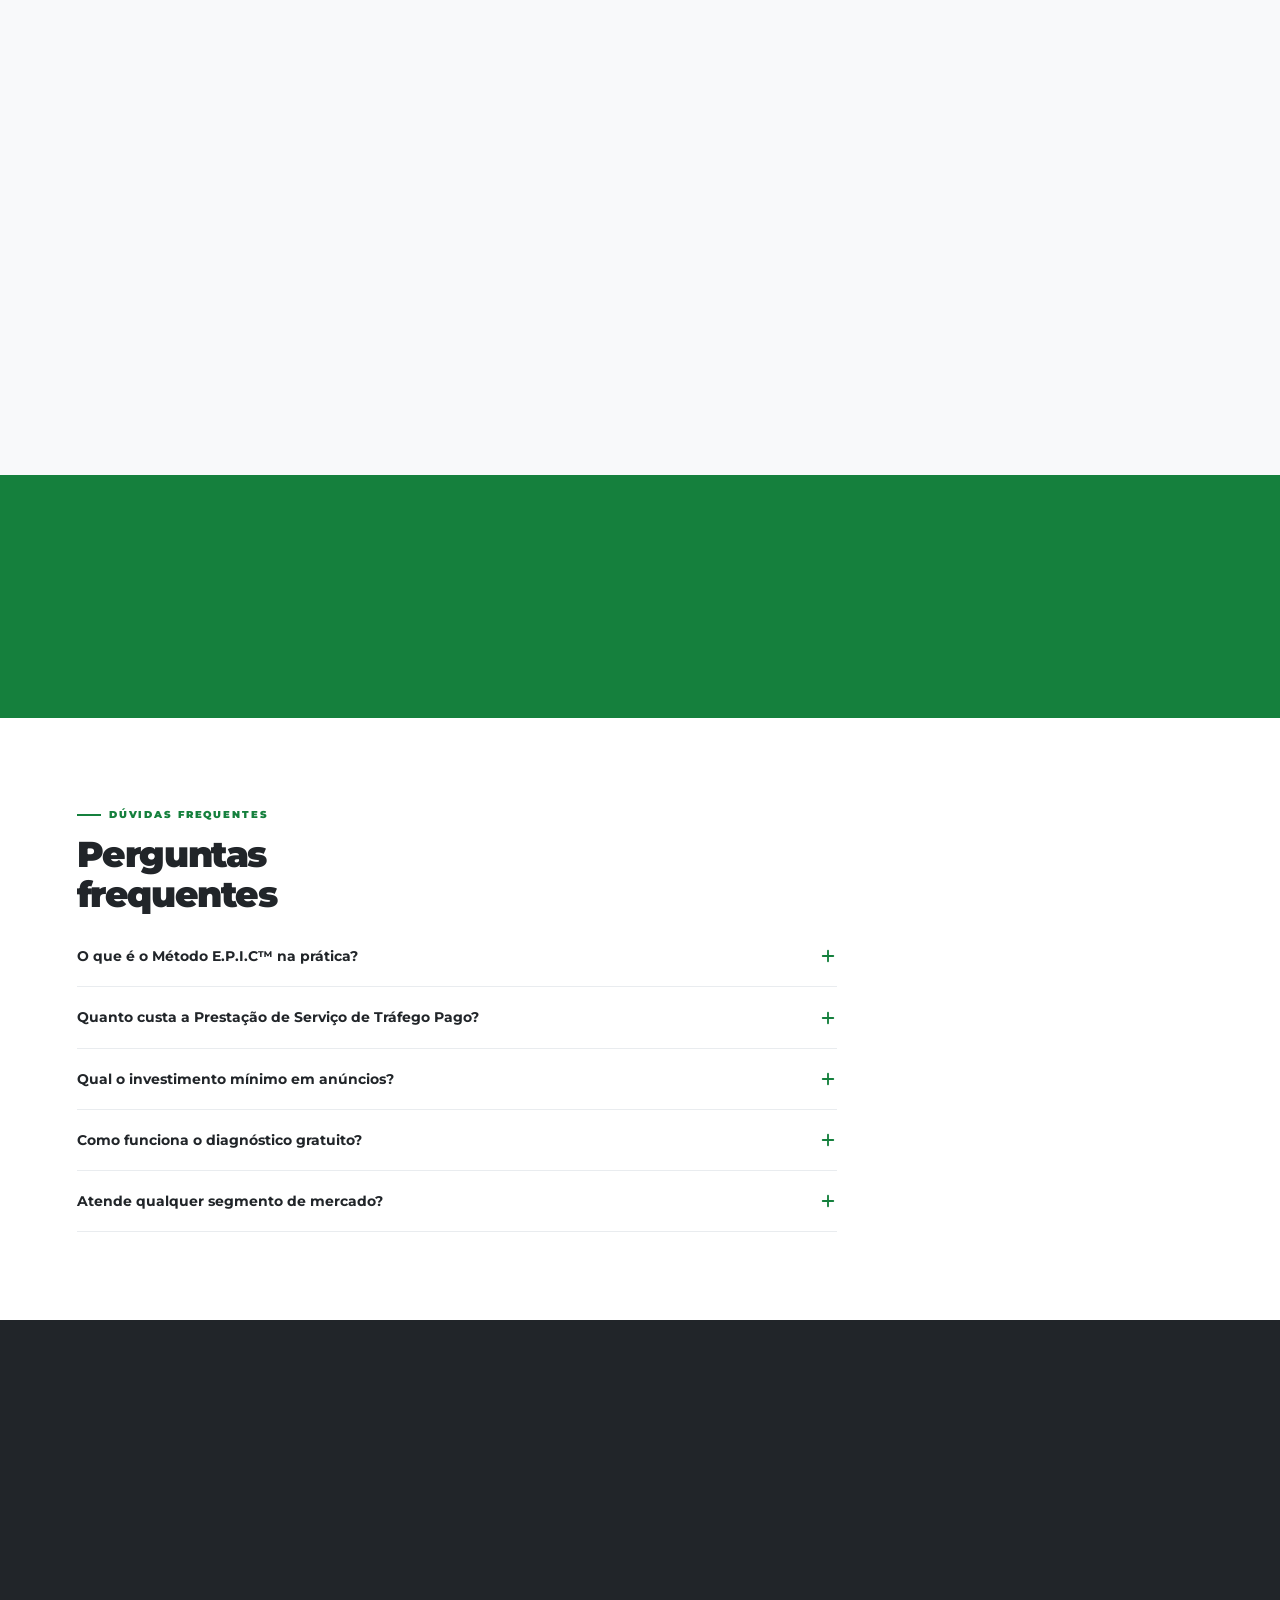
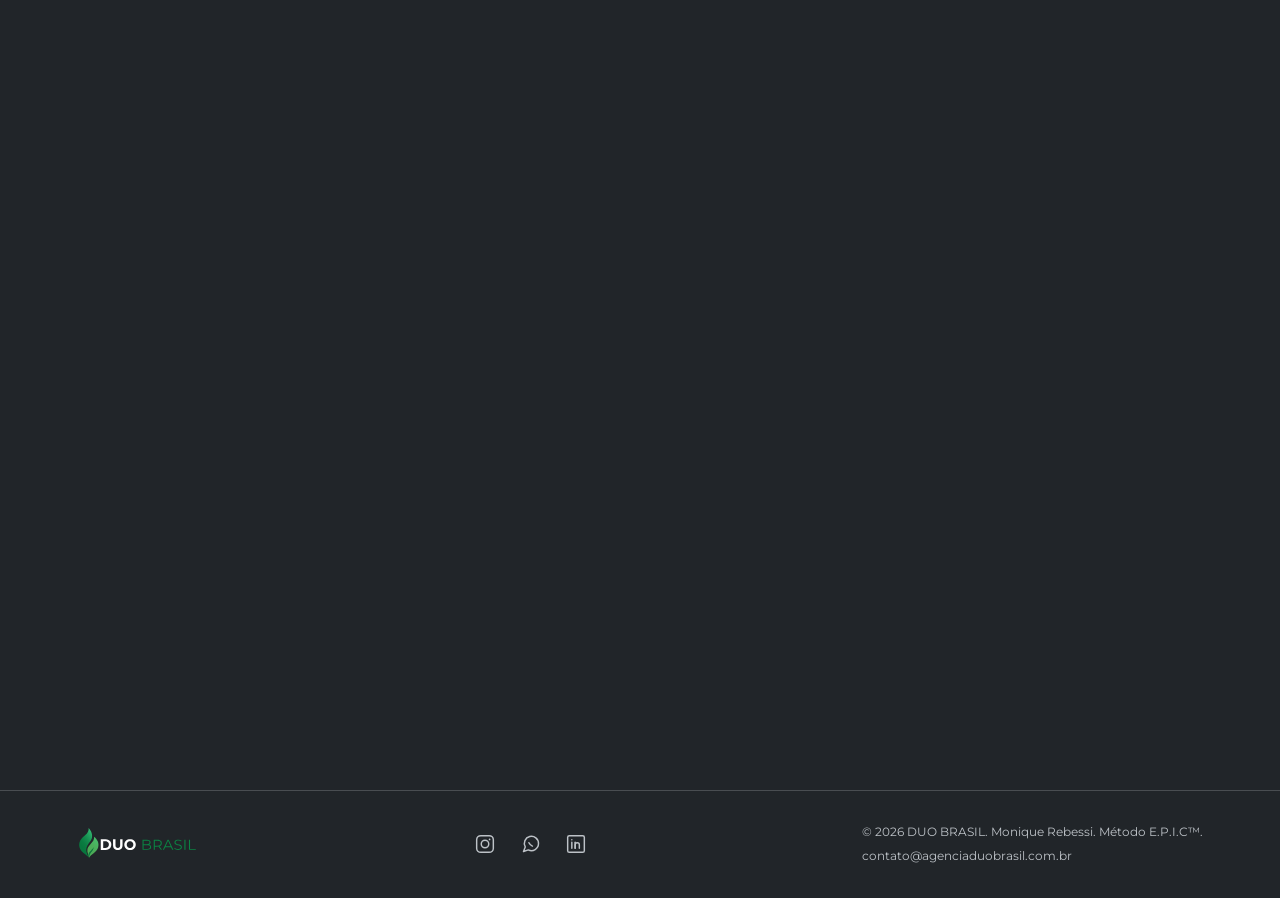
==== commit e8fc9d40: "Update index.html" ====
--- a/index.html
+++ b/index.html
@@ -35,6 +35,15 @@
   </script>
   <link rel="icon" href="assets/favicon.svg?v=3" type="image/svg+xml">
   <link rel="apple-touch-icon" href="assets/favicon.svg?v=3">
+  <!-- Google tag (gtag.js) -->
+<script async src="https://www.googletagmanager.com/gtag/js?id=AW-16853646829"></script>
+<script>
+  window.dataLayer = window.dataLayer || [];
+  function gtag(){dataLayer.push(arguments);}
+  gtag('js', new Date());
+
+  gtag('config', 'AW-16853646829');
+</script>
 </head>
 <body>
 
